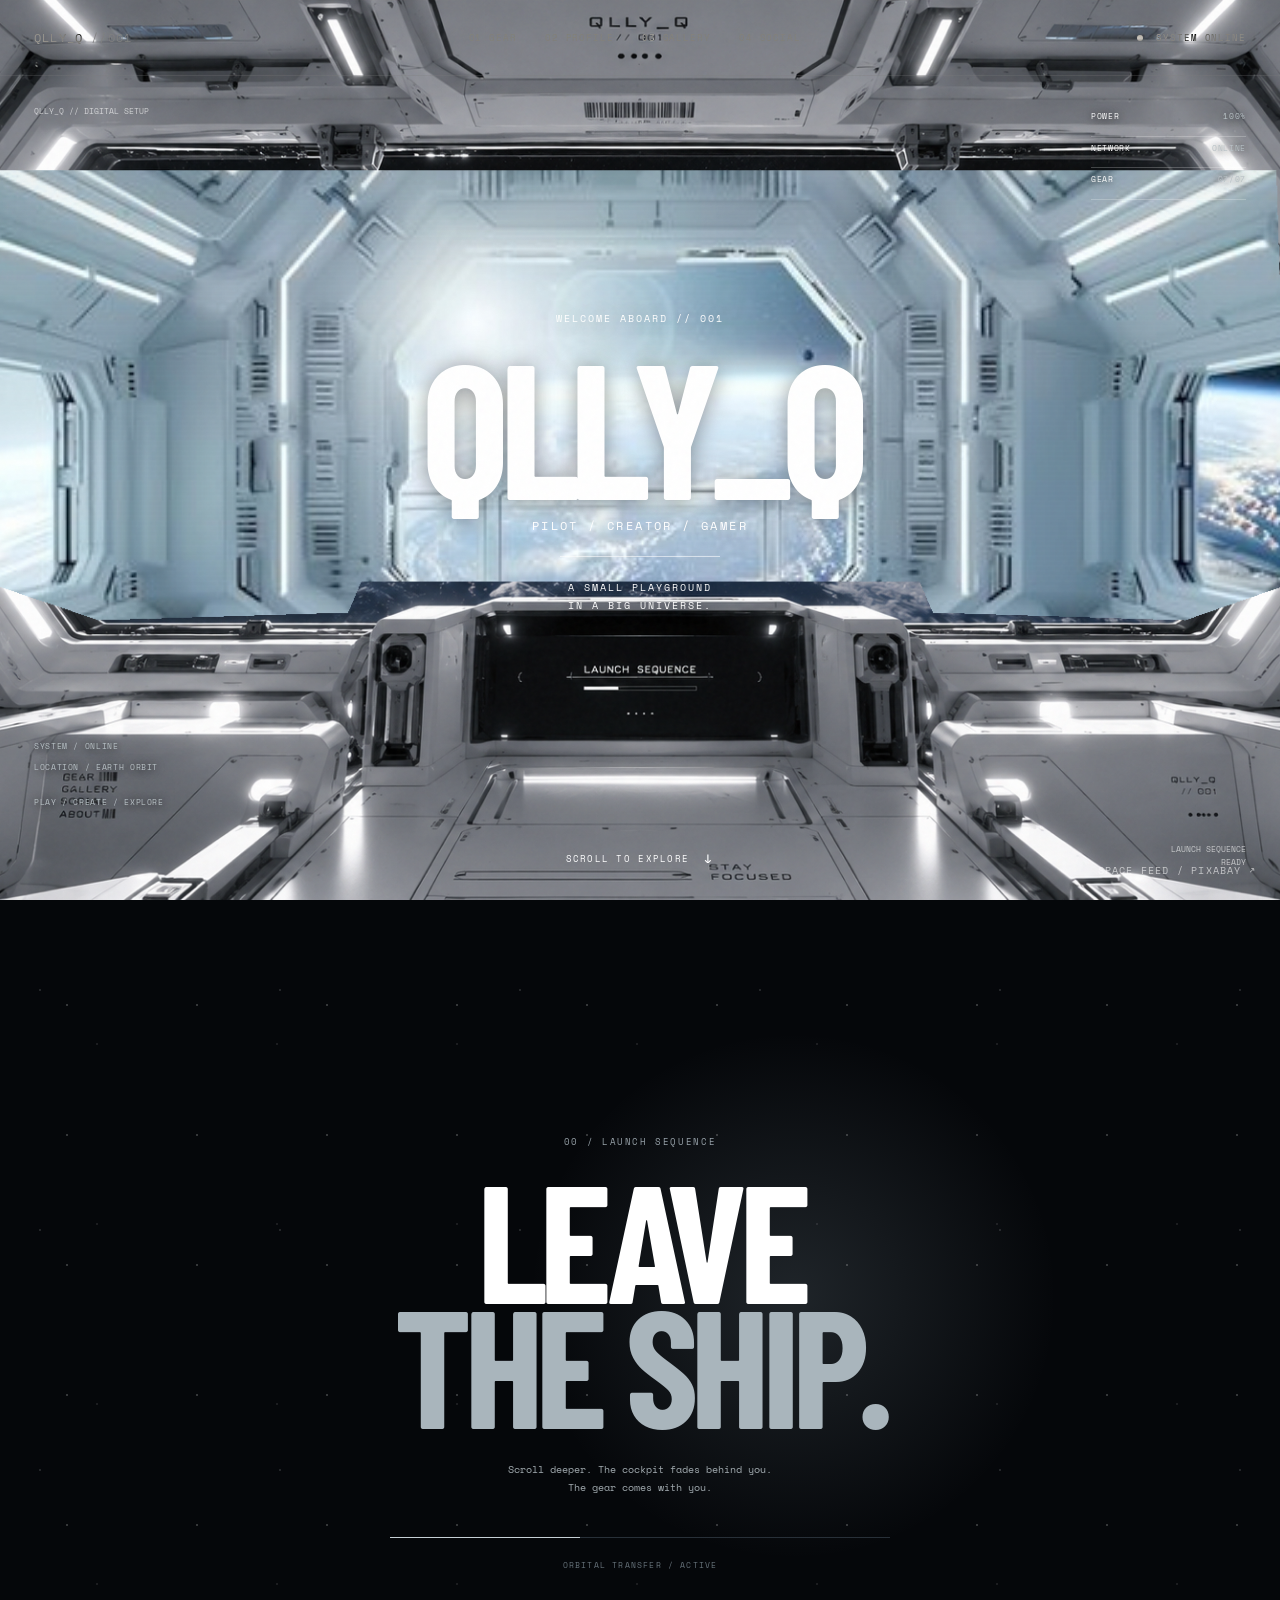
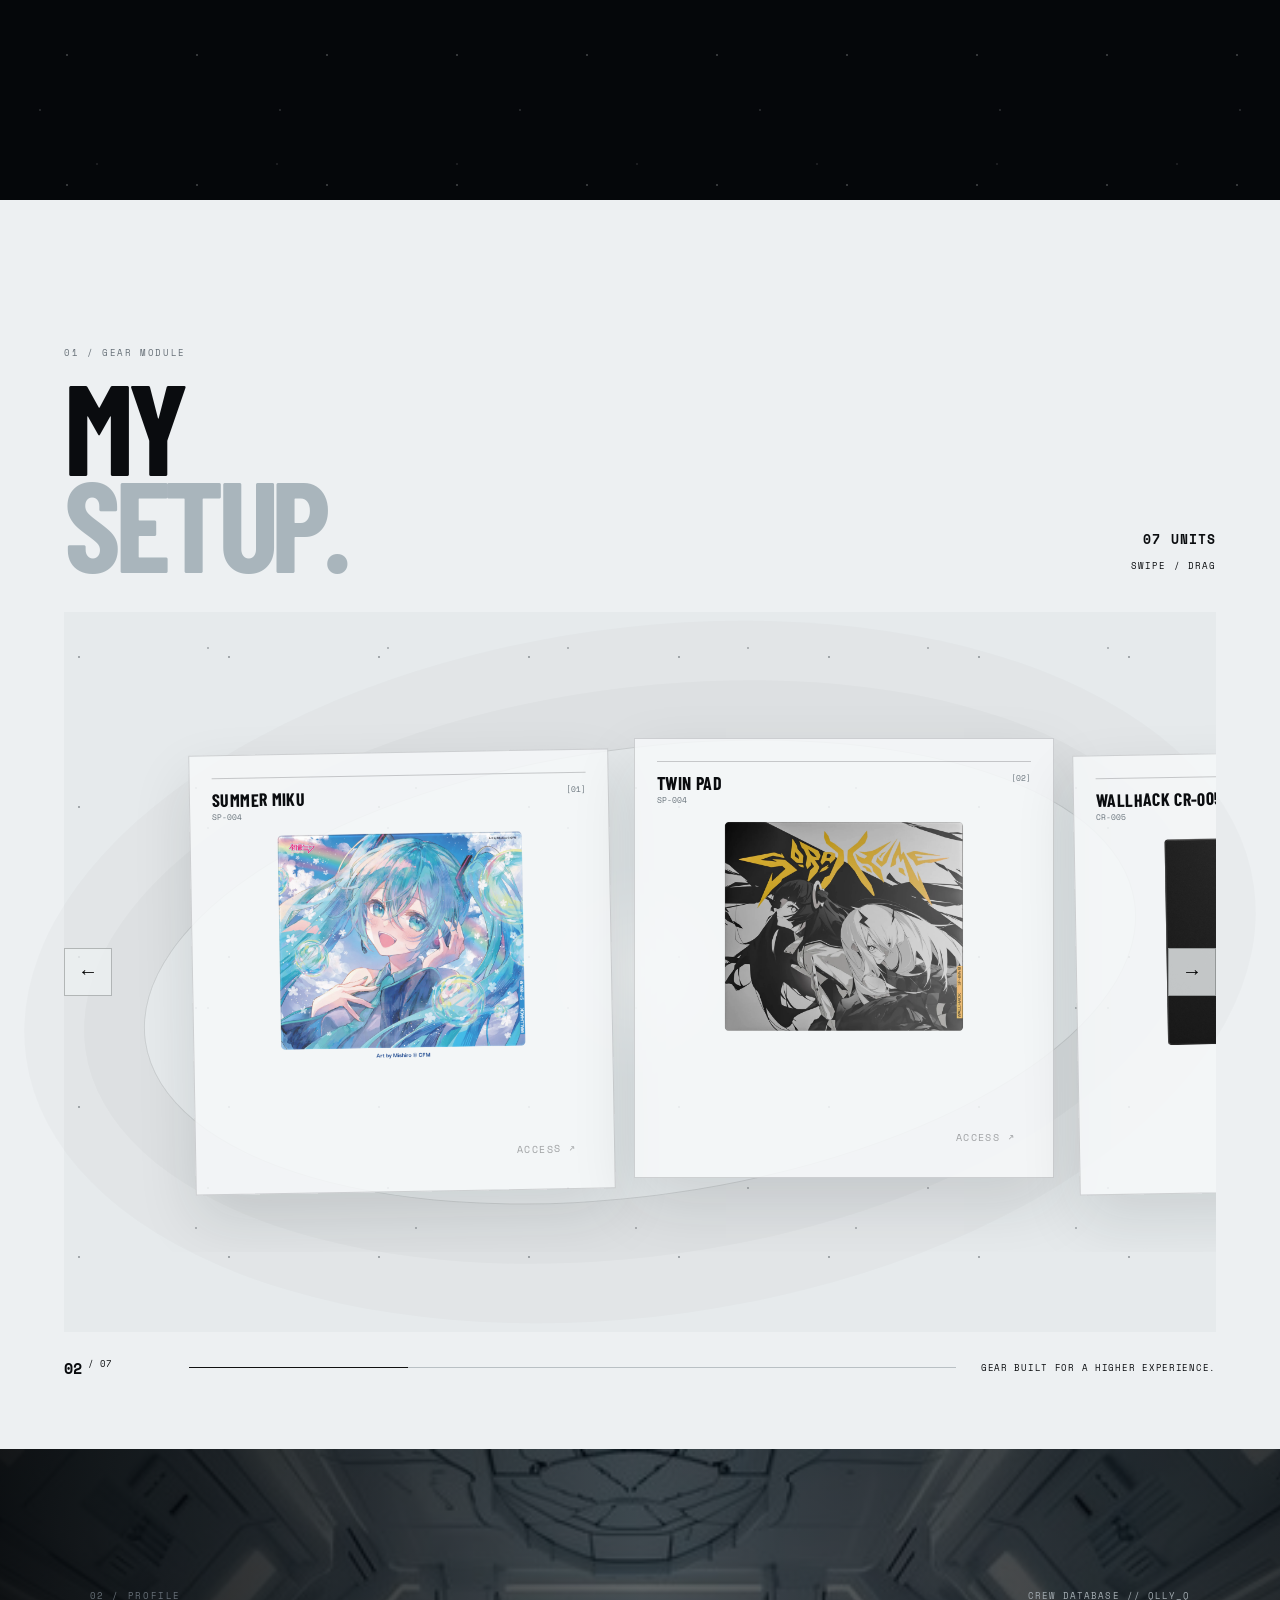
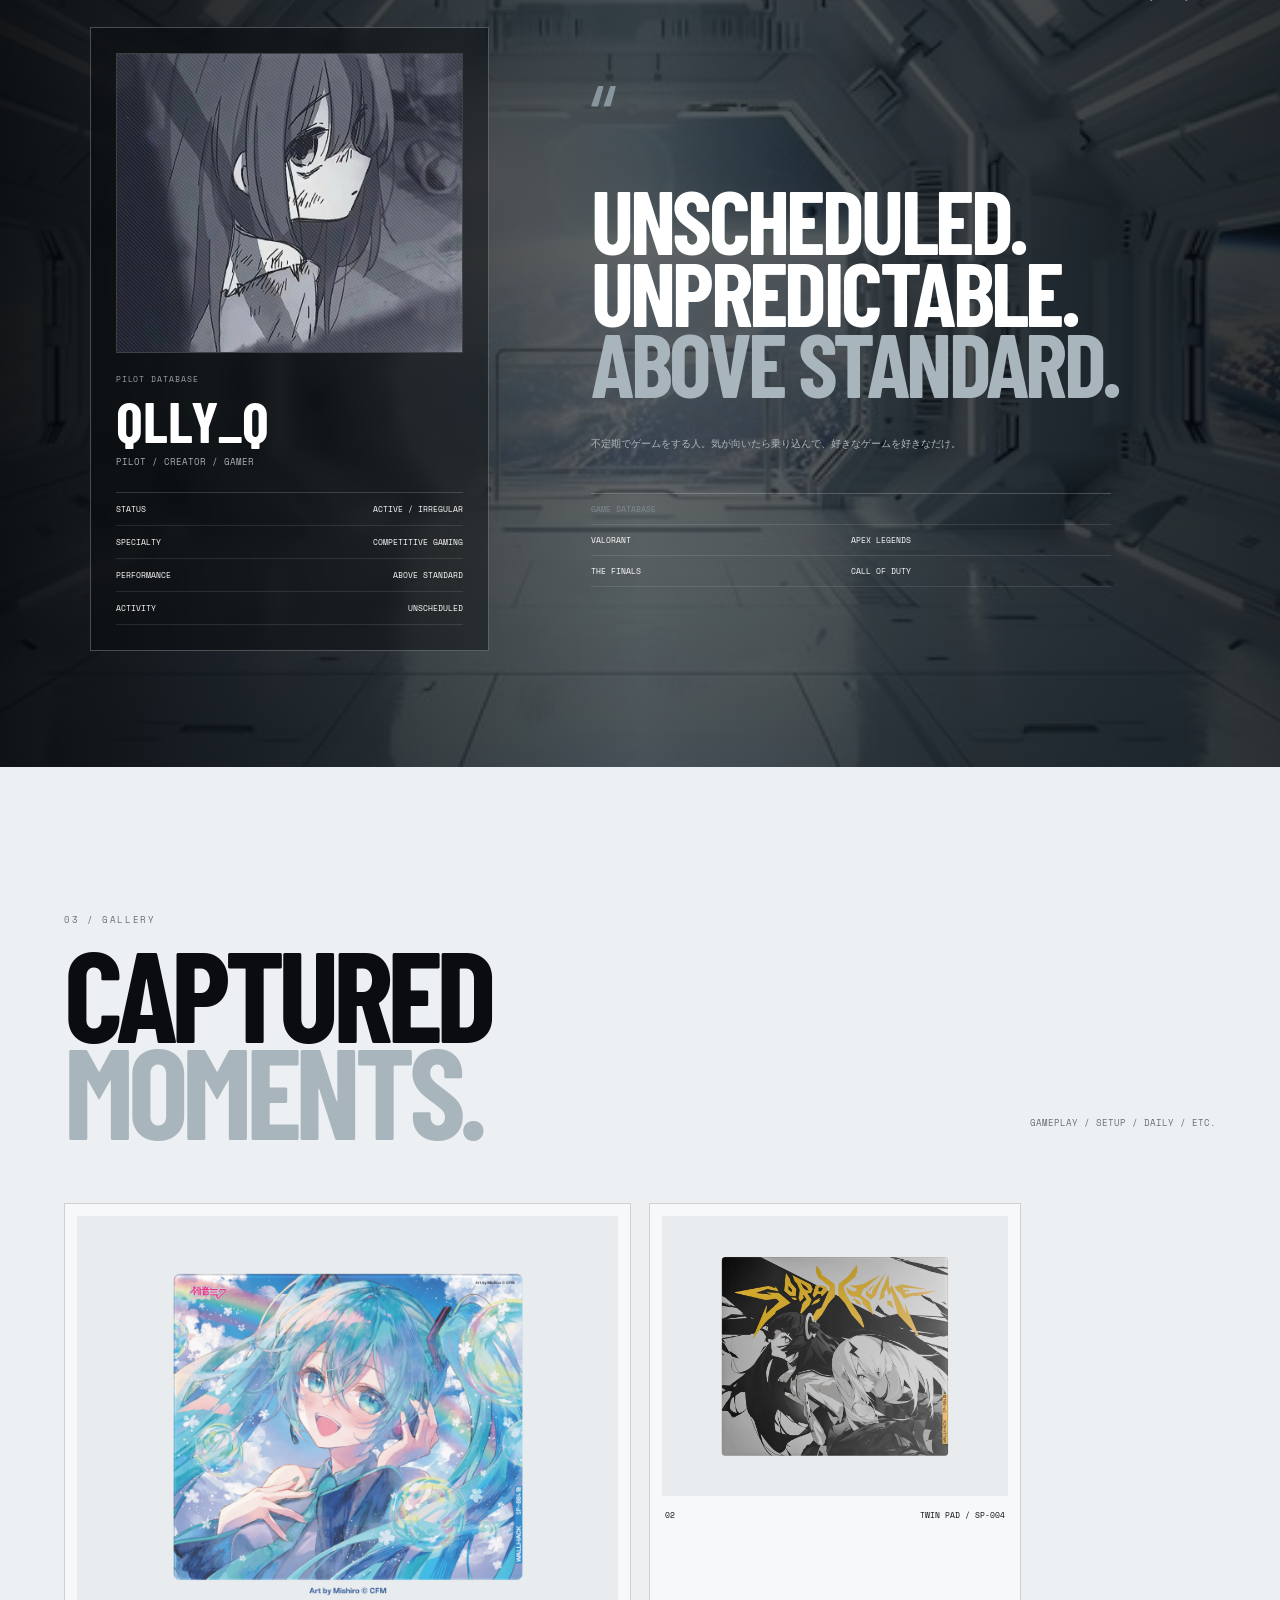
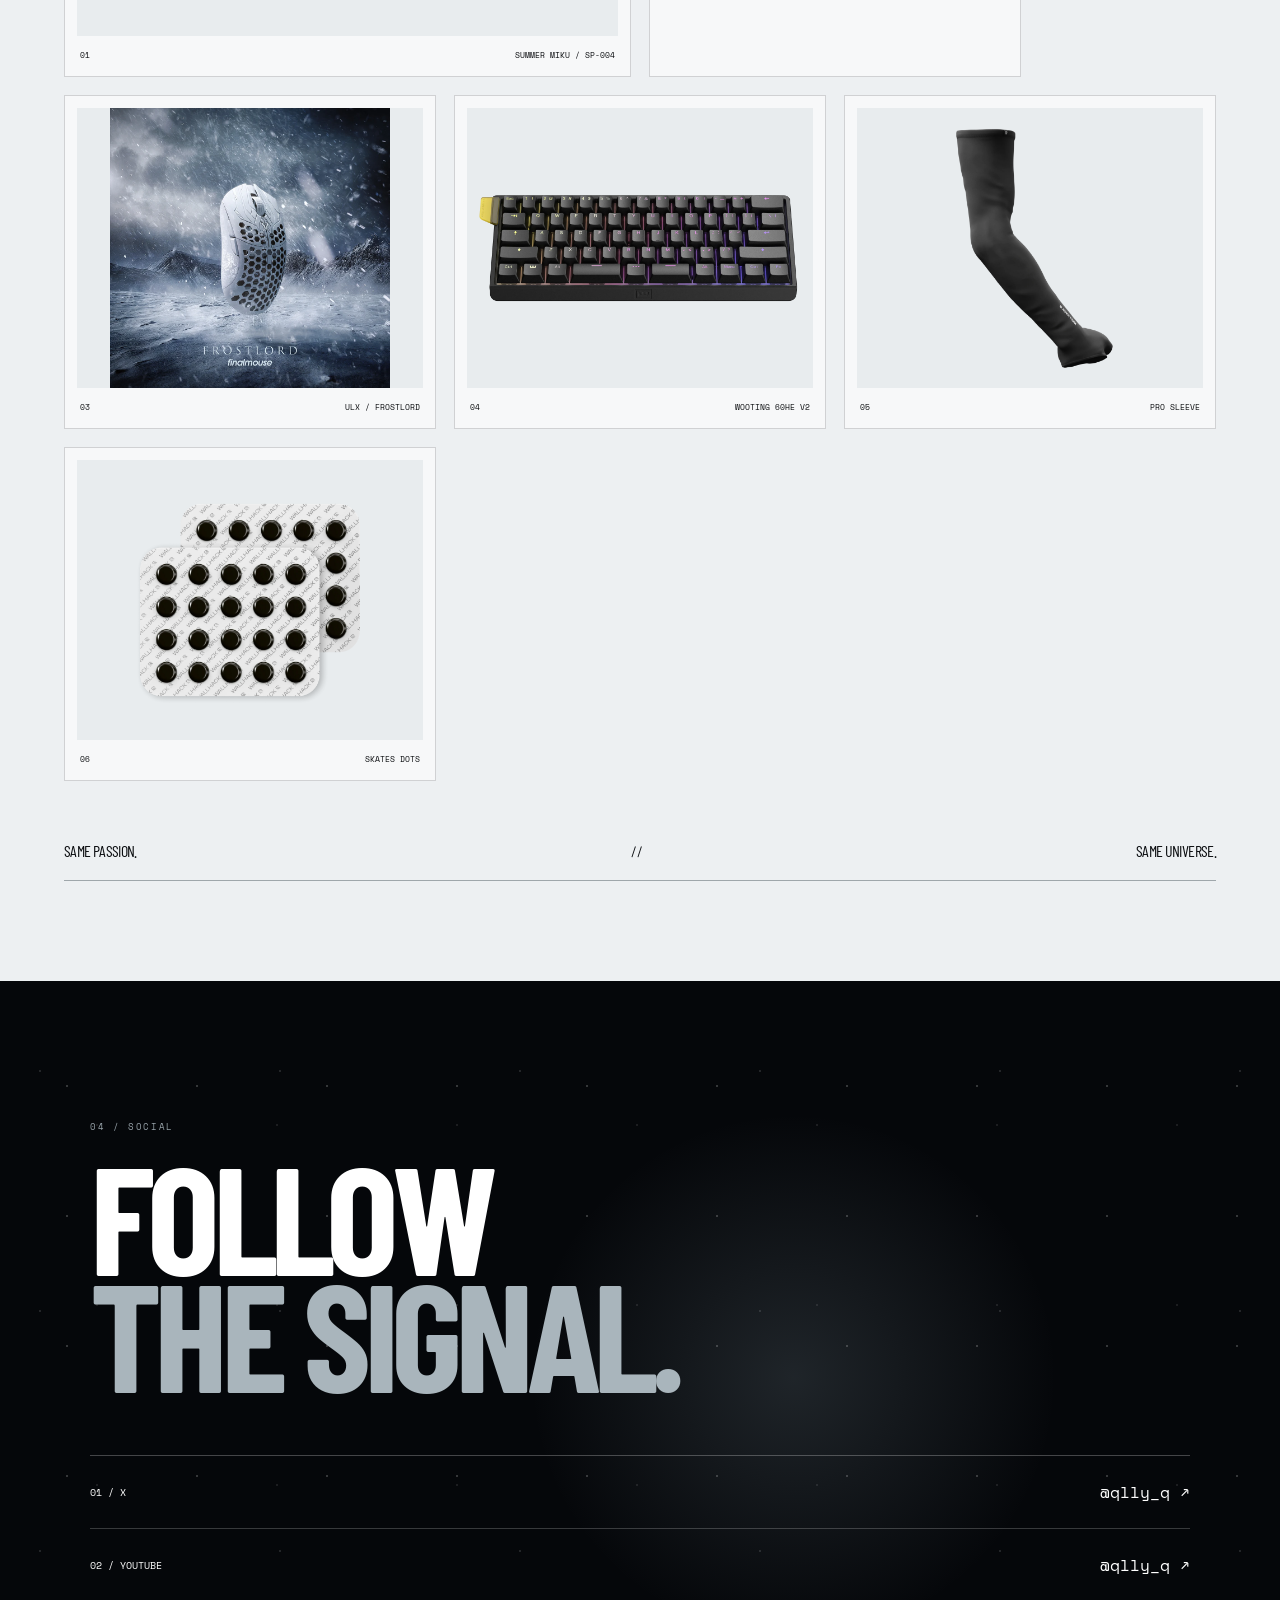
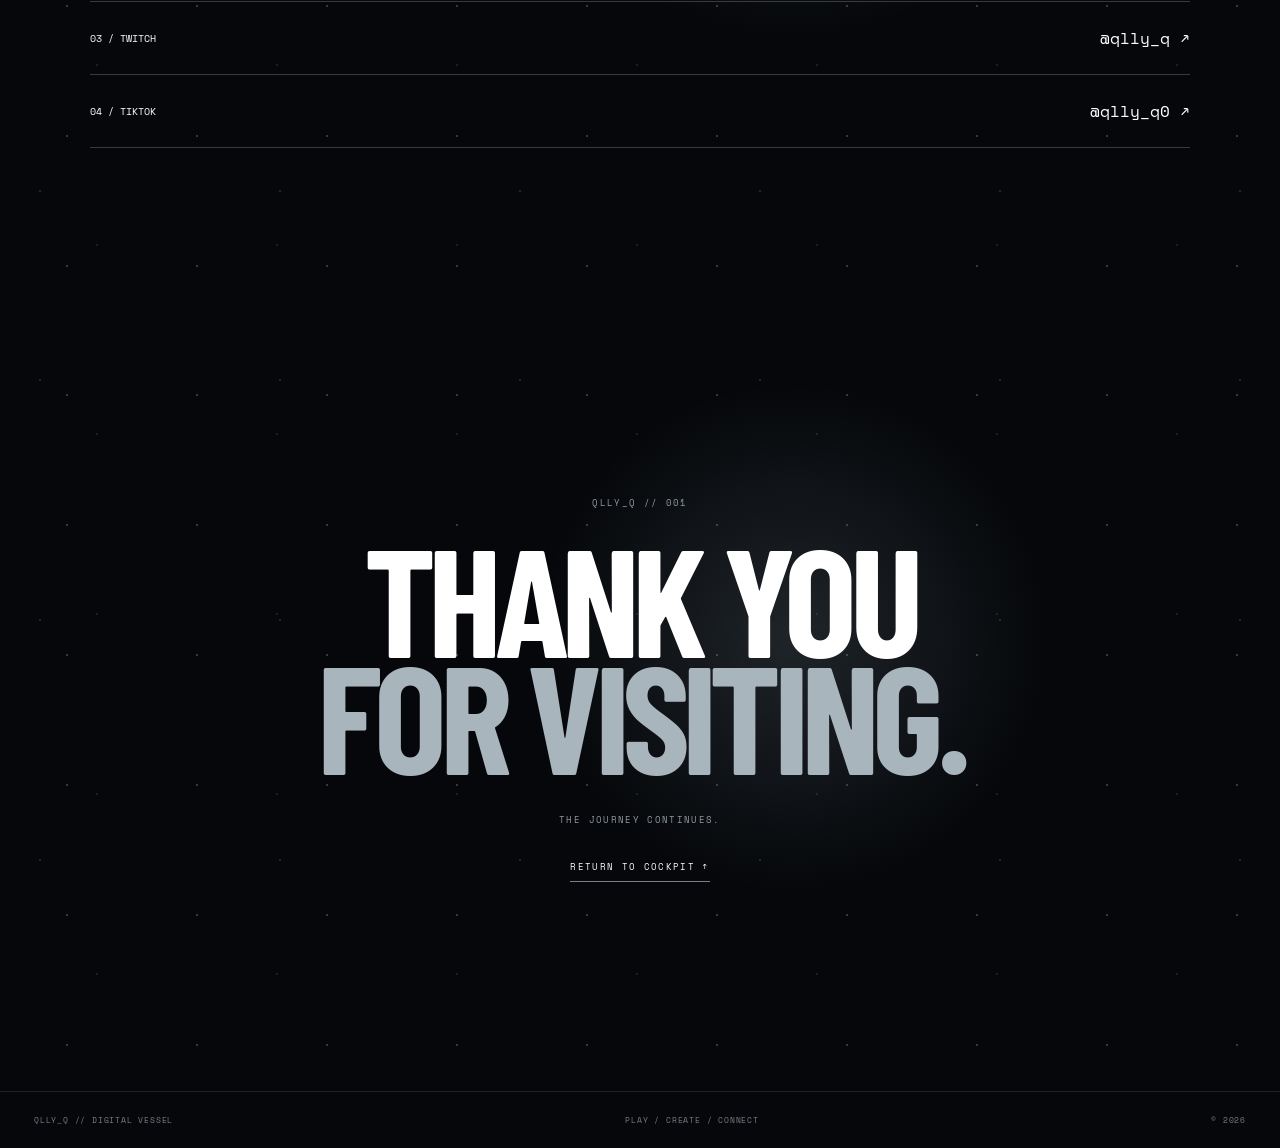
==== index.html @ 1ae80abb "Add files via upload" ====
<!doctype html>
<html lang="ja">
<head>
<meta charset="utf-8">
<meta name="viewport" content="width=device-width, initial-scale=1, viewport-fit=cover">
<meta name="theme-color" content="#eef1f3">
<meta name="description" content="QLLY_Q — PILOT / CREATOR / GAMER. A small playground in a big universe.">
<title>QLLY_Q // 001 — A SMALL PLAYGROUND</title>
<link rel="preconnect" href="https://fonts.googleapis.com">
<link rel="preconnect" href="https://fonts.gstatic.com" crossorigin>
<link href="https://fonts.googleapis.com/css2?family=Barlow+Condensed:wght@400;500;600;700;800;900&family=Space+Mono:wght@400;700&display=swap" rel="stylesheet">
<link rel="stylesheet" href="style.css">
</head>
<body>
<div class="loader" id="loader"><div class="loader-mark">QLLY_Q // 001</div><div class="loader-track"><span></span></div><small>SYSTEM INITIALIZING</small></div>
<div class="grain"></div>
<header class="nav">
  <a href="#home" class="brand">QLLY_Q<span>//001</span></a>
  <nav>
    <a href="#gear">01 GEAR</a><a href="#profile">02 PROFILE</a><a href="#gallery">03 GALLERY</a><a href="#social">04 SOCIAL</a>
  </nav>
  <div class="status"><i></i> SYSTEM ONLINE</div>
</header>
<main>
<section id="home" class="hero scene">
  <div class="hero-video">
    <video id="spaceVideo" autoplay muted loop playsinline webkit-playsinline preload="auto" poster="ship-interior.jpeg" aria-hidden="true">
      <source src="space.mp4" type="video/mp4">
    </video>
  </div>
  <div class="hero-fallback" aria-hidden="true"></div>

  <!-- The cockpit image is the foreground shell. Its viewport is transparent,
       so the MP4 is visible only through the spacecraft window. -->
  <img class="ship-frame" src="ship-window-frame.png" alt="" aria-hidden="true">

  <div class="scanlines" aria-hidden="true"></div>
  <div class="video-credit"><a href="https://pixabay.com/videos/earth-space-spaceship-window-orbit-337746/" target="_blank" rel="noopener">SPACE FEED / PIXABAY ↗</a></div>

  <div class="hero-center">
    <p class="eyebrow">WELCOME ABOARD // 001</p>
    <h1>QLLY_Q</h1>
    <p class="role">PILOT / CREATOR / GAMER</p>
    <div class="hero-rule"></div>
    <p class="tagline">A SMALL PLAYGROUND<br>IN A BIG UNIVERSE.</p>
  </div>

  <div class="hud hud-left">
    <span>SYSTEM / ONLINE</span>
    <span>LOCATION / EARTH ORBIT</span>
    <em>PLAY / CREATE / EXPLORE</em>
  </div>
  <div class="hud hud-right">
    <p><b>POWER</b><span>100%</span></p>
    <p><b>NETWORK</b><span>ONLINE</span></p>
    <p><b>GEAR</b><span>07/07</span></p>
  </div>
  <div class="corner corner-tl">QLLY_Q // DIGITAL SETUP</div>
  <div class="corner corner-br">LAUNCH SEQUENCE<br>READY</div>
  <div class="scroll-cue"><span>SCROLL TO EXPLORE</span><b>↓</b></div>
</section>

<section class="launch scene-dark" id="launch">
  <div class="space-layer"></div>
  <div class="launch-content">
    <span class="section-code">00 / LAUNCH SEQUENCE</span>
    <h2>LEAVE<br><em>THE SHIP.</em></h2>
    <p>Scroll deeper. The cockpit fades behind you.<br>The gear comes with you.</p>
    <div class="launch-line"><span></span></div>
    <small>ORBITAL TRANSFER / ACTIVE</small>
  </div>
</section>

<section id="gear" class="gear section-light">
  <div class="section-head"><div><span class="section-code">01 / GEAR MODULE</span><h2>MY<br><em>SETUP.</em></h2></div><div class="head-meta"><b>07 UNITS</b><span>SWIPE / DRAG</span></div></div>
  <div class="gear-space"><div class="stars"></div><div class="orbit-grid"></div>
    <button class="gear-arrow prev" aria-label="previous">←</button>
    <div class="gear-track" id="gearTrack"></div>
    <button class="gear-arrow next" aria-label="next">→</button>
  </div>
  <div class="gear-footer"><div class="counter"><b id="gearCurrent">01</b><span>/</span><span>07</span></div><div class="progress"><i id="gearProgress"></i></div><p>GEAR BUILT FOR A HIGHER EXPERIENCE.</p></div>
</section>

<section id="profile" class="profile scene">
  <div class="profile-bg"></div><div class="profile-shade"></div>
  <div class="profile-inner">
    <div class="profile-top"><span class="section-code">02 / PROFILE</span><span>CREW DATABASE // QLLY_Q</span></div>
    <div class="profile-grid">
      <div class="profile-card">
        <div class="portrait-frame"><img src="profile-icon.jpeg" alt="QLLY_Q profile icon"></div>
        <span class="mini-label">PILOT DATABASE</span>
        <h2>QLLY_Q</h2><p>PILOT / CREATOR / GAMER</p>
        <div class="profile-specs">
          <div><span>STATUS</span><b>ACTIVE / IRREGULAR</b></div>
          <div><span>SPECIALTY</span><b>COMPETITIVE GAMING</b></div>
          <div><span>PERFORMANCE</span><b>ABOVE STANDARD</b></div>
          <div><span>ACTIVITY</span><b>UNSCHEDULED</b></div>
        </div>
      </div>
      <div class="profile-copy">
        <span class="quote-mark">“</span>
        <h3>UNSCHEDULED.<br>UNPREDICTABLE.<br><em>ABOVE STANDARD.</em></h3>
        <p>不定期でゲームをする人。気が向いたら乗り込んで、好きなゲームを好きなだけ。</p>
        <div class="games"><span>GAME DATABASE</span><b>VALORANT</b><b>APEX LEGENDS</b><b>THE FINALS</b><b>CALL OF DUTY</b></div>
      </div>
    </div>
  </div>
</section>

<section id="gallery" class="gallery section-light">
  <div class="section-head"><div><span class="section-code">03 / GALLERY</span><h2>CAPTURED<br><em>MOMENTS.</em></h2></div><p>GAMEPLAY / SETUP / DAILY / ETC.</p></div>
  <div class="gallery-grid">
    <figure class="wide"><img src="summer-miku.webp" alt="Summer Miku setup"><figcaption><b>01</b> SUMMER MIKU / SP-004</figcaption></figure>
    <figure><img src="twin-pad.webp" alt="Twin Pad"><figcaption><b>02</b> TWIN PAD / SP-004</figcaption></figure>
    <figure><img src="frostlord.webp" alt="Finalmouse Frostlord"><figcaption><b>03</b> ULX / FROSTLORD</figcaption></figure>
    <figure><img src="wooting-60he-v2.webp" alt="Wooting 60HE v2"><figcaption><b>04</b> WOOTING 60HE V2</figcaption></figure>
    <figure><img src="pro-sleeve.webp" alt="WALLHACK PRO Sleeve"><figcaption><b>05</b> PRO SLEEVE</figcaption></figure>
    <figure><img src="skates-dots.webp" alt="WALLHACK Skates Dots"><figcaption><b>06</b> SKATES DOTS</figcaption></figure>
  </div>
  <div class="gallery-bottom">SAME PASSION.<span>//</span> SAME UNIVERSE.</div>
</section>

<section id="social" class="social scene-dark">
  <div class="social-space"></div>
  <div class="social-inner"><span class="section-code">04 / SOCIAL</span><h2>FOLLOW<br><em>THE SIGNAL.</em></h2>
    <div class="social-grid">
      <a href="https://x.com/qlly_q?s=11" target="_blank" rel="noopener"><span>01 / X</span><b>@qlly_q ↗</b></a>
      <a href="https://youtube.com/@qlly_q?si=kjyvdSnyLzYemOGX" target="_blank" rel="noopener"><span>02 / YOUTUBE</span><b>@qlly_q ↗</b></a>
      <a href="https://m.twitch.tv/qlly_q/home" target="_blank" rel="noopener"><span>03 / TWITCH</span><b>@qlly_q ↗</b></a>
      <a href="https://www.tiktok.com/@qlly_q0?_r=1&_t=ZS-99Zs23ig4xT" target="_blank" rel="noopener"><span>04 / TIKTOK</span><b>@qlly_q0 ↗</b></a>
    </div>
  </div>
</section>

<section class="departure scene-dark"><div class="departure-stars"></div><div class="departure-content"><span>QLLY_Q // 001</span><h2>THANK YOU<br><em>FOR VISITING.</em></h2><p>THE JOURNEY CONTINUES.</p><a href="#home">RETURN TO COCKPIT ↑</a></div></section>
</main>
<footer><span>QLLY_Q // DIGITAL VESSEL</span><span>PLAY / CREATE / CONNECT</span><span>© 2026</span></footer>
<script src="script.js"></script>
</body>
</html>
---- style.css ----
:root{--bg:#edf0f2;--ink:#0a0c0f;--muted:#677078;--line:rgba(10,12,15,.18);--white:#f7f9fa;--black:#050608;--accent:#b9c5cc;--mono:'Space Mono',monospace;--cond:'Barlow Condensed',sans-serif}*{box-sizing:border-box}html{scroll-behavior:smooth}body{margin:0;background:var(--bg);color:var(--ink);font-family:var(--cond),sans-serif;overflow-x:hidden}.grain{position:fixed;inset:0;pointer-events:none;z-index:99;opacity:.035;background-image:url("data:image/svg+xml,%3Csvg viewBox='0 0 180 180' xmlns='http://www.w3.org/2000/svg'%3E%3Cfilter id='n'%3E%3CfeTurbulence type='fractalNoise' baseFrequency='.85' numOctaves='4' stitchTiles='stitch'/%3E%3C/filter%3E%3Crect width='100%25' height='100%25' filter='url(%23n)' opacity='.8'/%3E%3C/svg%3E")}.loader{position:fixed;inset:0;background:#07090b;color:white;z-index:1000;display:grid;place-content:center;gap:14px;text-align:center;font-family:var(--mono);transition:opacity .7s,visibility .7s}.loader.done{opacity:0;visibility:hidden}.loader-mark{font-size:14px;letter-spacing:.22em}.loader-track{width:min(320px,70vw);height:1px;background:#30353a}.loader-track span{display:block;height:100%;width:0;background:white;animation:load 1.5s cubic-bezier(.2,.8,.2,1) forwards}.loader small{font-size:9px;letter-spacing:.2em;color:#8e989f}@keyframes load{to{width:100%}}.nav{position:fixed;z-index:90;top:0;left:0;right:0;height:76px;display:flex;align-items:center;justify-content:space-between;padding:0 34px;color:#fff;border-bottom:1px solid rgba(255,255,255,.12);mix-blend-mode:difference}.brand{font-family:var(--mono);font-size:12px;letter-spacing:.1em;color:inherit;text-decoration:none}.brand span{opacity:.45;margin-left:8px}.nav nav{display:flex;gap:28px}.nav nav a,.status{font-family:var(--mono);font-size:9px;letter-spacing:.1em;color:inherit;text-decoration:none}.status i{display:inline-block;width:6px;height:6px;border-radius:50%;background:currentColor;margin-right:6px}.scene{min-height:100svh;position:relative;overflow:hidden}.hero-video,.hero-fallback,.profile-bg{position:absolute;inset:0}.hero-video video{width:100%;height:100%;object-fit:cover;display:block;filter:saturate(.65) contrast(1.05)}.hero-fallback{background:url('ship-interior.jpeg') center/cover no-repeat;z-index:1}.hero-video{z-index:0;background:#dfe4e7}.hero-video video{opacity:.96}.scanlines{position:absolute;inset:0;background:linear-gradient(rgba(255,255,255,.025) 50%,transparent 50%);background-size:100% 5px;mix-blend-mode:soft-light;pointer-events:none}.hero:after{content:"";position:absolute;inset:0;background:linear-gradient(180deg,rgba(0,0,0,.15),transparent 28%,transparent 70%,rgba(0,0,0,.28));pointer-events:none}.hero-center{position:absolute;z-index:2;left:50%;top:50%;transform:translate(-50%,-46%);text-align:center;color:white;text-shadow:0 2px 22px rgba(0,0,0,.4);width:min(900px,90vw)}.eyebrow,.role,.tagline{font-family:var(--mono);letter-spacing:.2em}.eyebrow{font-size:10px}.hero h1{font-size:clamp(80px,15vw,210px);line-height:.75;margin:25px 0 22px;font-weight:700;letter-spacing:-.06em}.role{font-size:12px}.hero-rule{width:160px;height:1px;background:rgba(255,255,255,.6);margin:22px auto}.tagline{font-size:10px;line-height:1.8}.hud{position:absolute;z-index:3;color:#fff;font-family:var(--mono);font-size:8px;letter-spacing:.08em;line-height:1.7;text-shadow:0 1px 8px #000}.hud-left{left:34px;bottom:90px;display:flex;flex-direction:column}.hud-left span,.hud-right span{color:#b8c1c6;margin-bottom:7px}.hud-left em{font-style:normal;margin-top:15px;color:#b8c1c6}.hud-right{right:34px;top:105px;width:155px}.hud-right p{display:flex;justify-content:space-between;border-bottom:1px solid rgba(255,255,255,.22);padding:5px 0;margin:0}.hud-right b{font-weight:400}.scroll-cue{position:absolute;z-index:4;left:50%;bottom:30px;transform:translateX(-50%);color:white;display:flex;gap:14px;align-items:center;font-family:var(--mono);font-size:9px;letter-spacing:.14em}.scroll-cue b{font-size:16px;font-weight:400}.corner{position:absolute;z-index:4;color:rgba(255,255,255,.65);font:8px/1.7 var(--mono)}.corner-tl{top:105px;left:34px}.corner-br{right:34px;bottom:30px;text-align:right}.scene-dark{background:#05070a;color:white;position:relative;overflow:hidden}.launch{min-height:100svh;display:grid;place-items:center}.space-layer,.social-space,.departure-stars{position:absolute;inset:-10%;background:radial-gradient(circle at 60% 45%,rgba(167,190,204,.16),transparent 24%),radial-gradient(circle at 25% 30%,rgba(255,255,255,.09) 0 1px,transparent 1px),radial-gradient(circle at 70% 75%,rgba(255,255,255,.12) 0 1px,transparent 1px),#05070a;background-size:auto,180px 180px,240px 240px;animation:drift 30s linear infinite}.space-layer:before,.social-space:before,.departure-stars:before{content:"";position:absolute;inset:0;background-image:radial-gradient(circle,rgba(255,255,255,.55) 0 1px,transparent 1.5px);background-size:130px 130px;opacity:.35}@keyframes drift{to{transform:translate3d(2%,1%,0) scale(1.03)}}.launch-content{position:relative;z-index:2;text-align:center}.section-code{font:9px var(--mono);letter-spacing:.18em;color:var(--muted)}.scene-dark .section-code{color:#98a3aa}.launch h2{font-size:clamp(76px,13vw,180px);line-height:.75;margin:28px 0 36px;letter-spacing:-.05em}.launch h2 em,.section-head h2 em,.profile-copy h3 em,.social h2 em,.departure h2 em{font-style:normal;color:#a9b5bc}.launch p{font-family:var(--mono);font-size:10px;line-height:1.8;color:#a4adb2}.launch-line{width:min(500px,70vw);height:1px;background:#283038;margin:40px auto 14px}.launch-line span{display:block;width:38%;height:100%;background:#c6d0d5}.launch-content small{font:8px var(--mono);color:#68747c;letter-spacing:.15em}.section-light{background:var(--bg);position:relative;overflow:hidden}.gear{min-height:120svh;padding:140px 5vw 70px}.section-head{display:flex;justify-content:space-between;align-items:flex-end;position:relative;z-index:2}.section-head h2{font-size:clamp(70px,10vw,150px);line-height:.76;letter-spacing:-.05em;margin:18px 0 0}.head-meta{display:flex;flex-direction:column;align-items:flex-end;gap:10px;font:9px var(--mono);letter-spacing:.12em}.head-meta b{font-size:13px}.gear-space{height:min(62vw,720px);min-height:500px;position:relative;margin-top:40px;display:flex;align-items:center}.stars{position:absolute;inset:0;background:radial-gradient(circle at 50% 50%,rgba(255,255,255,.9),transparent 16%),radial-gradient(circle at 10% 30%,rgba(25,35,42,.9) 0 1px,transparent 1.5px),radial-gradient(circle at 80% 20%,rgba(25,35,42,.7) 0 1px,transparent 1.5px),radial-gradient(circle at 60% 80%,rgba(25,35,42,.7) 0 1px,transparent 1.5px);background-color:#dbe1e4;background-size:auto,150px 150px,180px 180px,220px 220px;opacity:.38}.orbit-grid{position:absolute;left:50%;top:50%;width:min(80vw,1000px);height:min(35vw,450px);transform:translate(-50%,-50%) rotate(-8deg);border:1px solid rgba(10,12,15,.12);border-radius:50%;box-shadow:0 0 0 60px rgba(10,12,15,.025),0 0 0 120px rgba(10,12,15,.02)}.gear-track{position:relative;z-index:2;width:100%;display:flex;gap:22px;overflow-x:auto;scroll-snap-type:x mandatory;padding:60px 10vw;scrollbar-width:none;cursor:grab}.gear-track::-webkit-scrollbar{display:none}.gear-track.dragging{cursor:grabbing}.gear-card{flex:0 0 min(72vw,420px);height:min(50vw,440px);min-height:350px;scroll-snap-align:center;position:relative;background:rgba(246,248,249,.85);border:1px solid rgba(10,12,15,.16);box-shadow:0 25px 60px rgba(20,30,35,.12);display:flex;flex-direction:column;justify-content:flex-end;padding:22px;overflow:hidden;transform:rotate(var(--r));transition:transform .5s}.gear-card.active{transform:rotate(0) translateY(-14px)}.gear-card img{position:absolute;inset:18px;width:calc(100% - 36px);height:calc(100% - 100px);object-fit:contain}.gear-card .meta{position:relative;z-index:2;border-top:1px solid rgba(10,12,15,.2);padding-top:10px;display:flex;justify-content:space-between;gap:15px;font-family:var(--mono);font-size:8px}.gear-card .meta strong{font-family:var(--cond);font-size:18px;letter-spacing:.02em}.gear-card .meta span:last-child{text-align:right;color:#68737b}.gear-arrow{position:absolute;z-index:4;top:50%;transform:translateY(-50%);width:48px;height:48px;border:1px solid rgba(10,12,15,.25);background:rgba(237,240,242,.8);font-size:20px;cursor:pointer}.gear-arrow.prev{left:0}.gear-arrow.next{right:0}.gear-footer{display:grid;grid-template-columns:100px 1fr auto;gap:25px;align-items:center;font:9px var(--mono);margin-top:25px}.counter{display:flex;gap:6px}.counter b{font-size:15px}.progress{height:1px;background:#b9c0c4}.progress i{display:block;height:100%;width:14%;background:#111;transition:width .4s}.gear-footer p{margin:0;letter-spacing:.08em}.profile{min-height:100svh;background:#0b0d10;color:#fff}.profile-bg{background:url('ship-interior.jpeg') center/cover no-repeat;opacity:.75}.profile-shade{position:absolute;inset:0;background:linear-gradient(90deg,rgba(5,7,9,.92),rgba(5,7,9,.5),rgba(5,7,9,.75))}.profile-inner{position:relative;z-index:2;padding:140px 7vw 90px;min-height:100svh}.profile-top{display:flex;justify-content:space-between;font:9px var(--mono);letter-spacing:.12em;color:#a4adb3}.profile-grid{display:grid;grid-template-columns:minmax(300px,.8fr) 1.2fr;gap:8vw;align-items:center;min-height:75vh}.profile-card{border:1px solid rgba(255,255,255,.25);background:rgba(8,10,12,.45);backdrop-filter:blur(8px);padding:25px}.portrait-frame{height:300px;border:1px solid rgba(255,255,255,.18);overflow:hidden;background:#15181b}.portrait-frame img{width:100%;height:100%;object-fit:cover}.mini-label{display:block;font:8px var(--mono);color:#9ba5ab;letter-spacing:.12em;margin-top:20px}.profile-card h2{font-size:58px;line-height:.9;margin:9px 0 5px}.profile-card>p{font:9px var(--mono);color:#a7b0b5}.profile-specs{border-top:1px solid rgba(255,255,255,.16);margin-top:24px}.profile-specs div{display:flex;justify-content:space-between;gap:15px;padding:10px 0;border-bottom:1px solid rgba(255,255,255,.1);font:8px var(--mono)}.profile-specs b{font-weight:400;text-align:right}.profile-copy{max-width:700px}.quote-mark{font-size:100px;line-height:.5;color:#88959d}.profile-copy h3{font-size:clamp(54px,7vw,105px);line-height:.8;letter-spacing:-.04em;margin:25px 0 35px}.profile-copy>p{max-width:520px;color:#aeb7bc;font:10px/1.9 var(--mono)}.games{margin-top:40px;display:grid;grid-template-columns:1fr 1fr;max-width:520px;border-top:1px solid rgba(255,255,255,.2)}.games span,.games b{padding:9px 0;border-bottom:1px solid rgba(255,255,255,.1);font:8px var(--mono)}.games span{grid-column:1/-1;color:#7f8a91}.games b{font-weight:400}.gallery{padding:140px 5vw 100px}.gallery .section-head>p{font:9px var(--mono);color:#677078}.gallery-grid{display:grid;grid-template-columns:repeat(12,1fr);gap:18px;margin-top:65px}.gallery figure{grid-column:span 4;margin:0;border:1px solid rgba(10,12,15,.16);background:#f7f8f9;padding:12px}.gallery figure.wide{grid-column:span 6}.gallery figure img{width:100%;height:280px;object-fit:contain;display:block;background:#e8ecee}.gallery figure.wide img{height:420px}.gallery figcaption{font:8px var(--mono);padding:13px 3px 3px;display:flex;justify-content:space-between}.gallery figcaption b{font-weight:400}.gallery-bottom{font:clamp(32px,5vw,80px);letter-spacing:-.04em;margin-top:60px;display:flex;justify-content:space-between;border-bottom:1px solid #9fa7ab;padding-bottom:20px}.gallery-bottom span{font:12px var(--mono);align-self:flex-end}.social{min-height:100svh;display:grid;place-items:center}.social-inner{position:relative;z-index:2;width:min(1100px,90vw);padding:120px 0}.social h2{font-size:clamp(80px,12vw,170px);line-height:.76;letter-spacing:-.05em;margin:24px 0 65px}.social-grid{border-top:1px solid rgba(255,255,255,.25)}.social-grid a{display:flex;justify-content:space-between;align-items:center;padding:24px 0;border-bottom:1px solid rgba(255,255,255,.2);color:#fff;text-decoration:none;font-family:var(--mono);font-size:10px;transition:padding .35s}.social-grid a:hover{padding-left:15px;padding-right:15px;background:rgba(255,255,255,.04)}.social-grid b{font-size:16px;font-weight:400}.departure{min-height:90svh;display:grid;place-items:center;text-align:center}.departure-content{position:relative;z-index:2}.departure-content>span,.departure-content>p,.departure-content>a{font:9px var(--mono);letter-spacing:.15em;color:#919ca3}.departure h2{font-size:clamp(70px,12vw,160px);line-height:.76;letter-spacing:-.05em;margin:30px 0 40px}.departure-content a{display:inline-block;margin-top:25px;color:white;text-decoration:none;border-bottom:1px solid #737e85;padding-bottom:8px}footer{display:flex;justify-content:space-between;background:#05070a;color:#778188;border-top:1px solid #1c2227;padding:22px 34px;font:8px var(--mono);letter-spacing:.1em}@media(max-width:800px){.nav{height:62px;padding:0 18px}.nav nav{display:none}.status{font-size:8px}.hud-right{display:none}.corner-tl{top:82px;left:18px}.corner-br{right:18px}.hud-left{left:18px;bottom:70px}.hero h1{font-size:24vw}.gear{padding:110px 18px 60px}.section-head{align-items:flex-start;gap:20px}.section-head h2{font-size:22vw}.head-meta{font-size:8px;padding-top:4px}.gear-space{height:620px;margin-top:10px}.gear-track{padding:70px 10vw}.gear-card{flex-basis:78vw;height:420px}.gear-arrow{width:40px;height:40px}.gear-footer{grid-template-columns:70px 1fr}.gear-footer p{display:none}.profile-inner{padding:105px 18px 70px}.profile-top span:last-child{display:none}.profile-grid{grid-template-columns:1fr;gap:55px}.portrait-frame{height:270px}.profile-copy h3{font-size:15vw}.games{grid-template-columns:1fr}.games span{grid-column:auto}.gallery{padding:110px 18px 70px}.gallery-grid{display:grid;grid-template-columns:1fr 1fr;gap:10px;margin-top:40px}.gallery figure,.gallery figure.wide{grid-column:span 1;padding:8px}.gallery figure.wide:first-child{grid-column:1/-1}.gallery figure img,.gallery figure.wide img{height:190px}.gallery figure.wide:first-child img{height:290px}.gallery figcaption{font-size:7px;gap:5px;line-height:1.4}.gallery-bottom{font-size:10vw;display:block;line-height:.9}.gallery-bottom span{display:block;margin-top:15px}.social-inner{width:calc(100% - 36px);padding:100px 0}.social h2{font-size:21vw}.social-grid a{padding:19px 0}.departure{min-height:75svh}footer{padding:18px;gap:12px;flex-wrap:wrap}footer span:nth-child(2){display:none}}
@media(prefers-reduced-motion:reduce){html{scroll-behavior:auto}.space-layer,.social-space,.departure-stars{animation:none}.loader-track span{animation:none;width:100%}}

/* VER.3 — viewport / product link layer */
.hero-video video{width:100%;height:100%;object-fit:cover;opacity:1;transition:opacity .8s ease;filter:saturate(.72) contrast(1.03) brightness(.78)}
.hero-video video.ready{opacity:1}
.window-frame{position:absolute;inset:7% 9%;border:1px solid rgba(255,255,255,.26);border-radius:18px;pointer-events:none;z-index:3;box-shadow:inset 0 0 0 1px rgba(255,255,255,.05),inset 0 0 80px rgba(255,255,255,.08)}
.window-frame:before,.window-frame:after{content:"";position:absolute;background:rgba(255,255,255,.18)}
.window-frame:before{width:1px;height:100%;left:50%;top:0}.window-frame:after{height:1px;width:100%;left:0;top:50%}
.window-frame span{position:absolute;width:8px;height:8px;border:1px solid rgba(255,255,255,.45)}
.window-frame span:nth-child(1){left:-4px;top:-4px}.window-frame span:nth-child(2){right:-4px;top:-4px}.window-frame span:nth-child(3){left:-4px;bottom:-4px}.window-frame span:nth-child(4){right:-4px;bottom:-4px}
.video-credit{position:absolute;right:24px;bottom:22px;z-index:8;font:10px 'Space Mono',monospace;letter-spacing:.12em}.video-credit a{color:rgba(255,255,255,.62);text-decoration:none}.video-credit a:hover{color:#fff}
.gear-link{display:block;position:relative;color:inherit;text-decoration:none;height:100%}.gear-link img{display:block}.gear-link .access{position:absolute;right:16px;bottom:14px;font:10px 'Space Mono',monospace;letter-spacing:.14em;opacity:.35;transform:translateY(4px);transition:.25s ease}.gear-card:hover .gear-link .access{opacity:1;transform:none}.gear-card:hover{transform:translateY(-8px) rotate(var(--r))}
@media(max-width:700px){.window-frame{inset:9% 5%;border-radius:12px}.video-credit{right:14px;bottom:14px;font-size:8px}.window-frame:before,.window-frame:after{opacity:.35}}

/* === V4: REAL SPACECRAFT WINDOW === */
.hero { background:#080b0e; }
.hero-video, .hero-fallback { z-index:0; }
.hero-video video {
  width:100%; height:100%; object-fit:cover; display:block;
  opacity:1; filter:saturate(.78) contrast(1.04) brightness(.82);
}
.hero-fallback { z-index:0; background:url('ship-interior.jpeg') center/cover no-repeat; }
.ship-frame {
  position:absolute; inset:0; width:100%; height:100%;
  object-fit:cover; z-index:2; pointer-events:none;
}
.hero:after { z-index:1; pointer-events:none; }
.hero-center { z-index:4; }
.hud, .corner, .scroll-cue, .video-credit { z-index:5; }
.window-frame { display:none !important; }
@media (max-width:700px) {
  .ship-frame { object-fit:cover; }
}
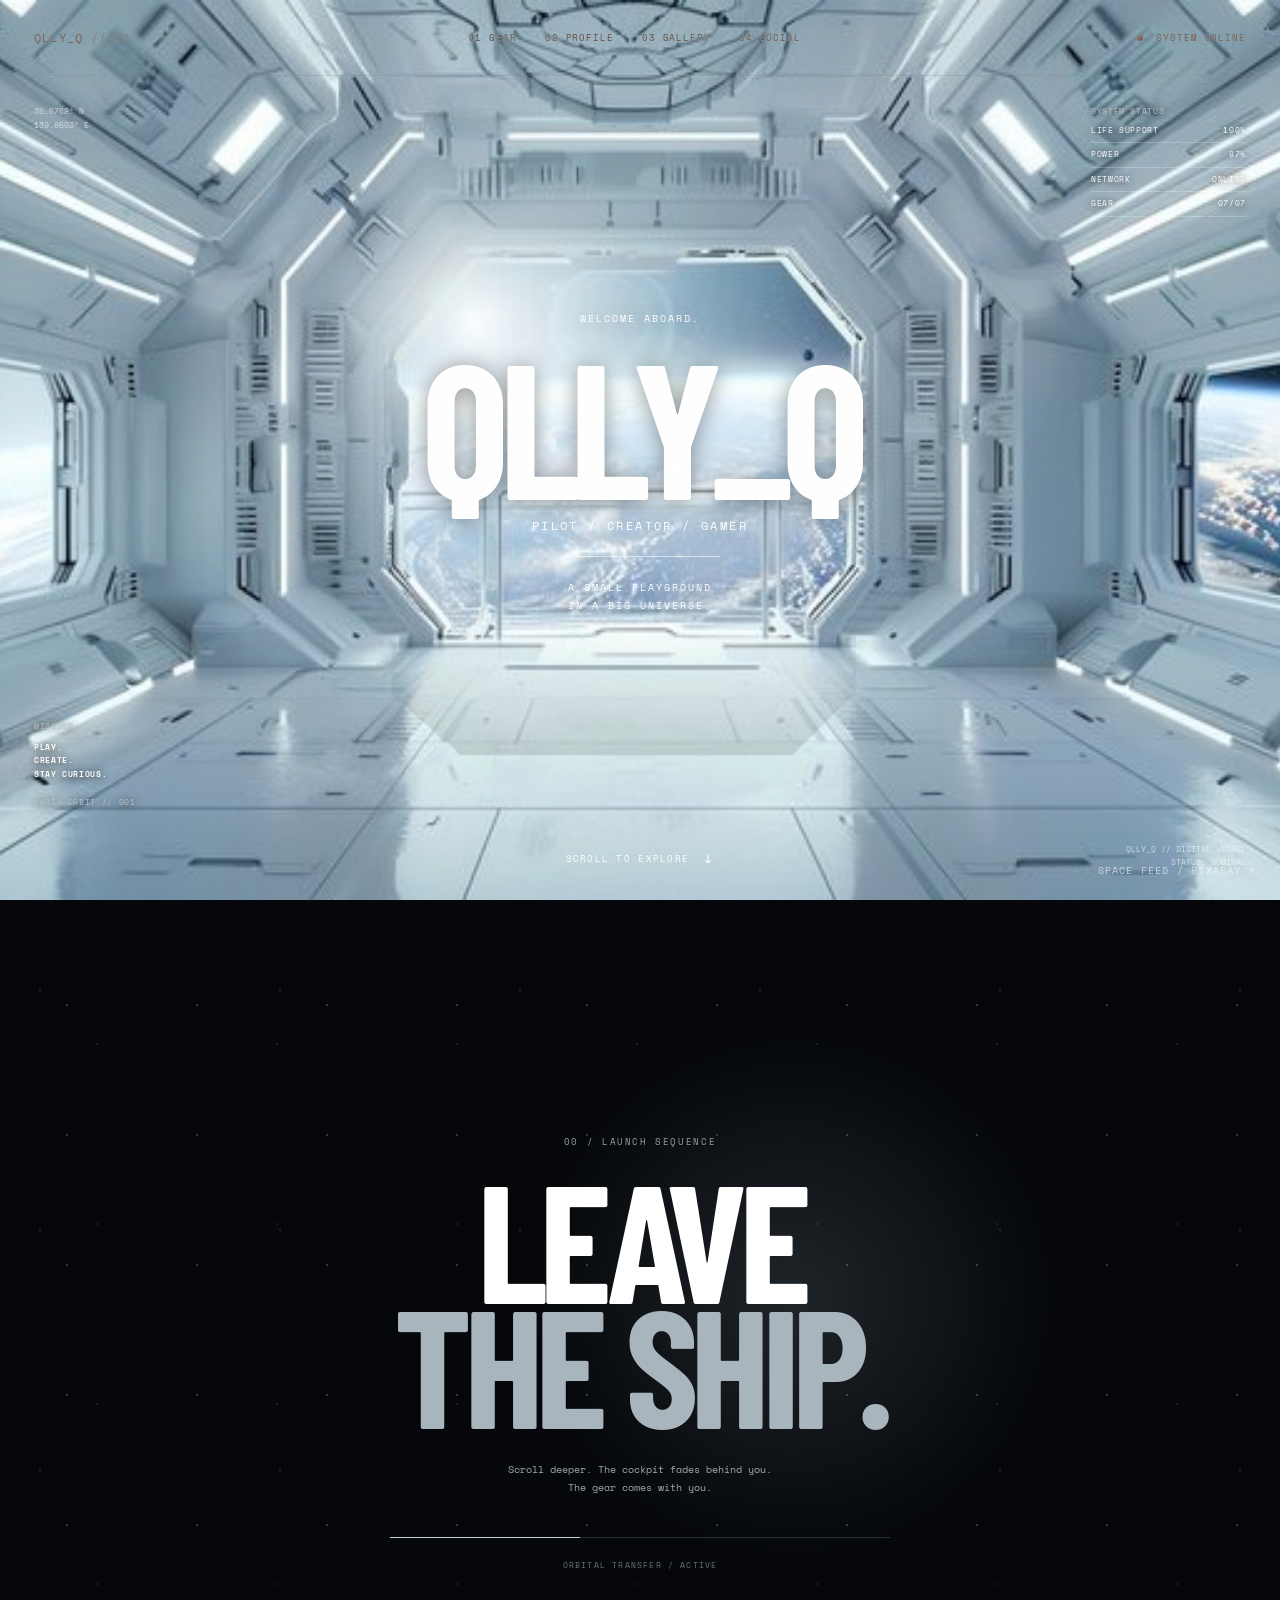
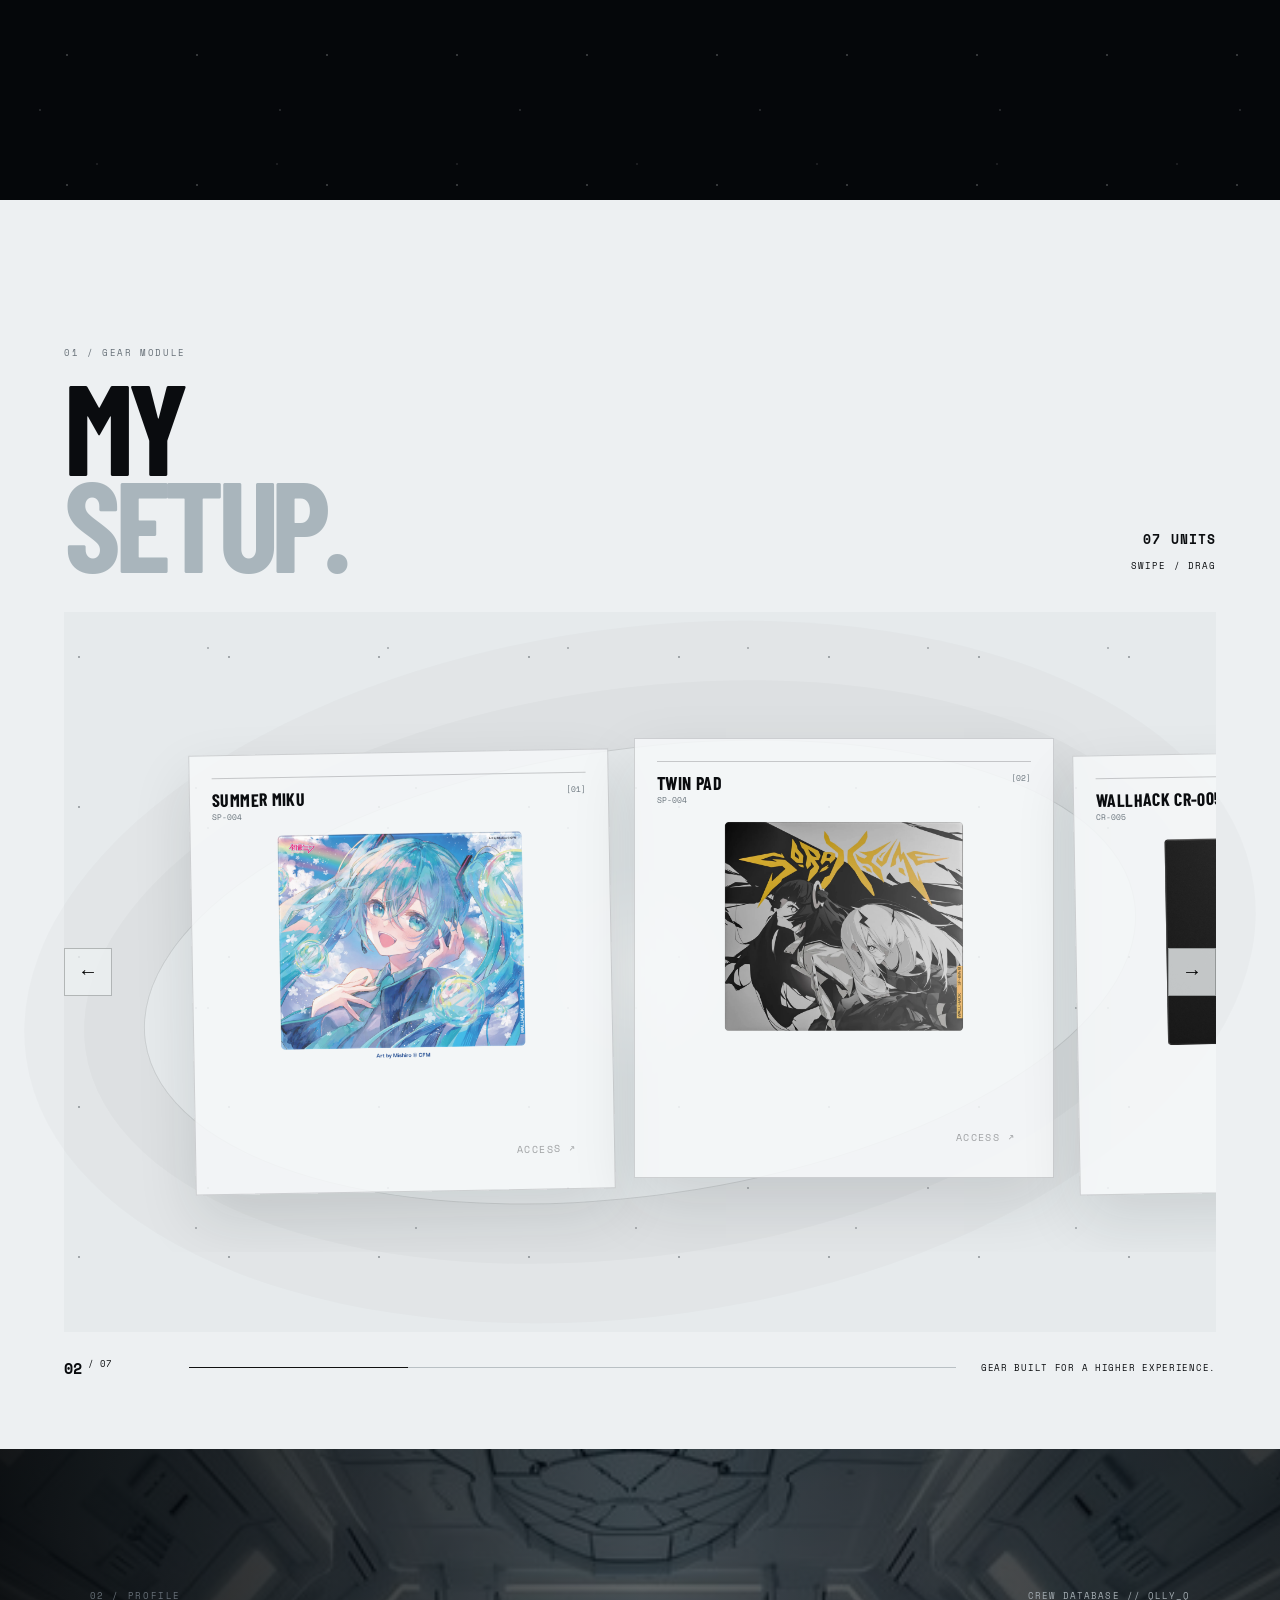
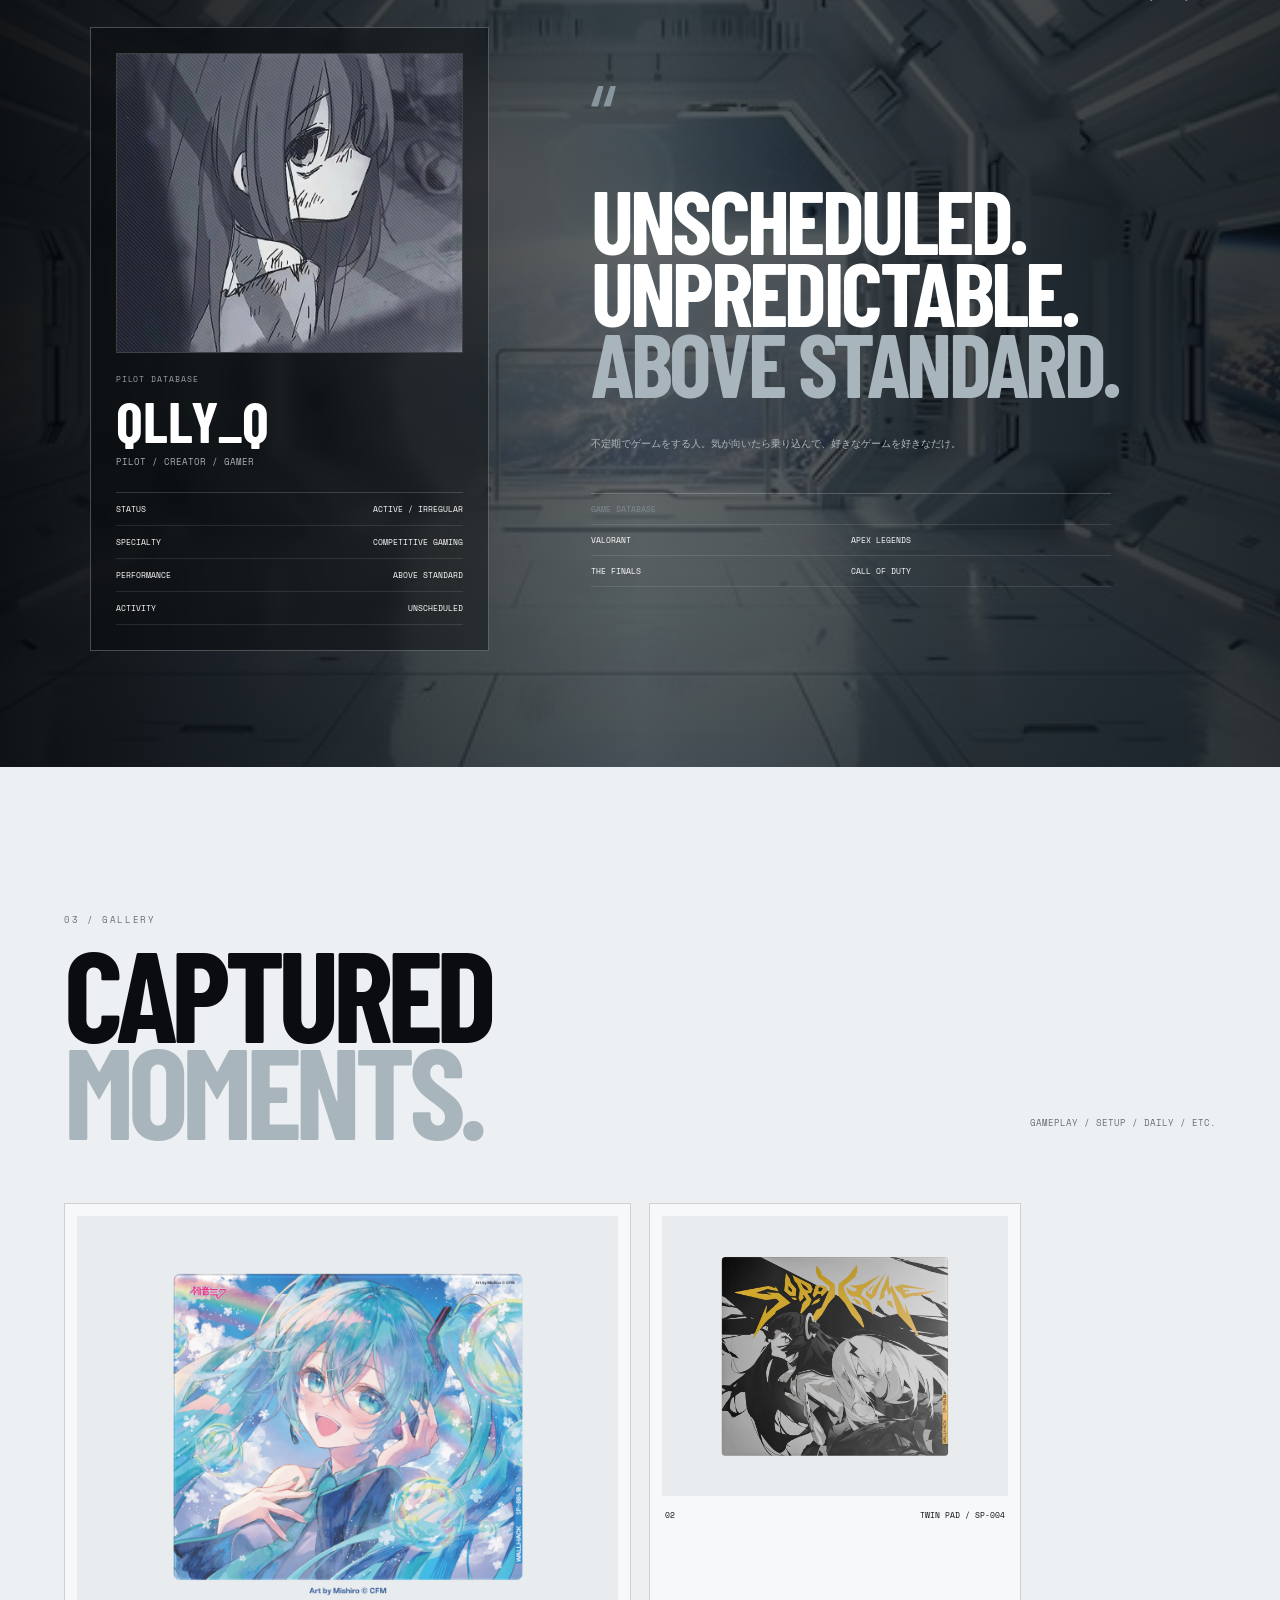
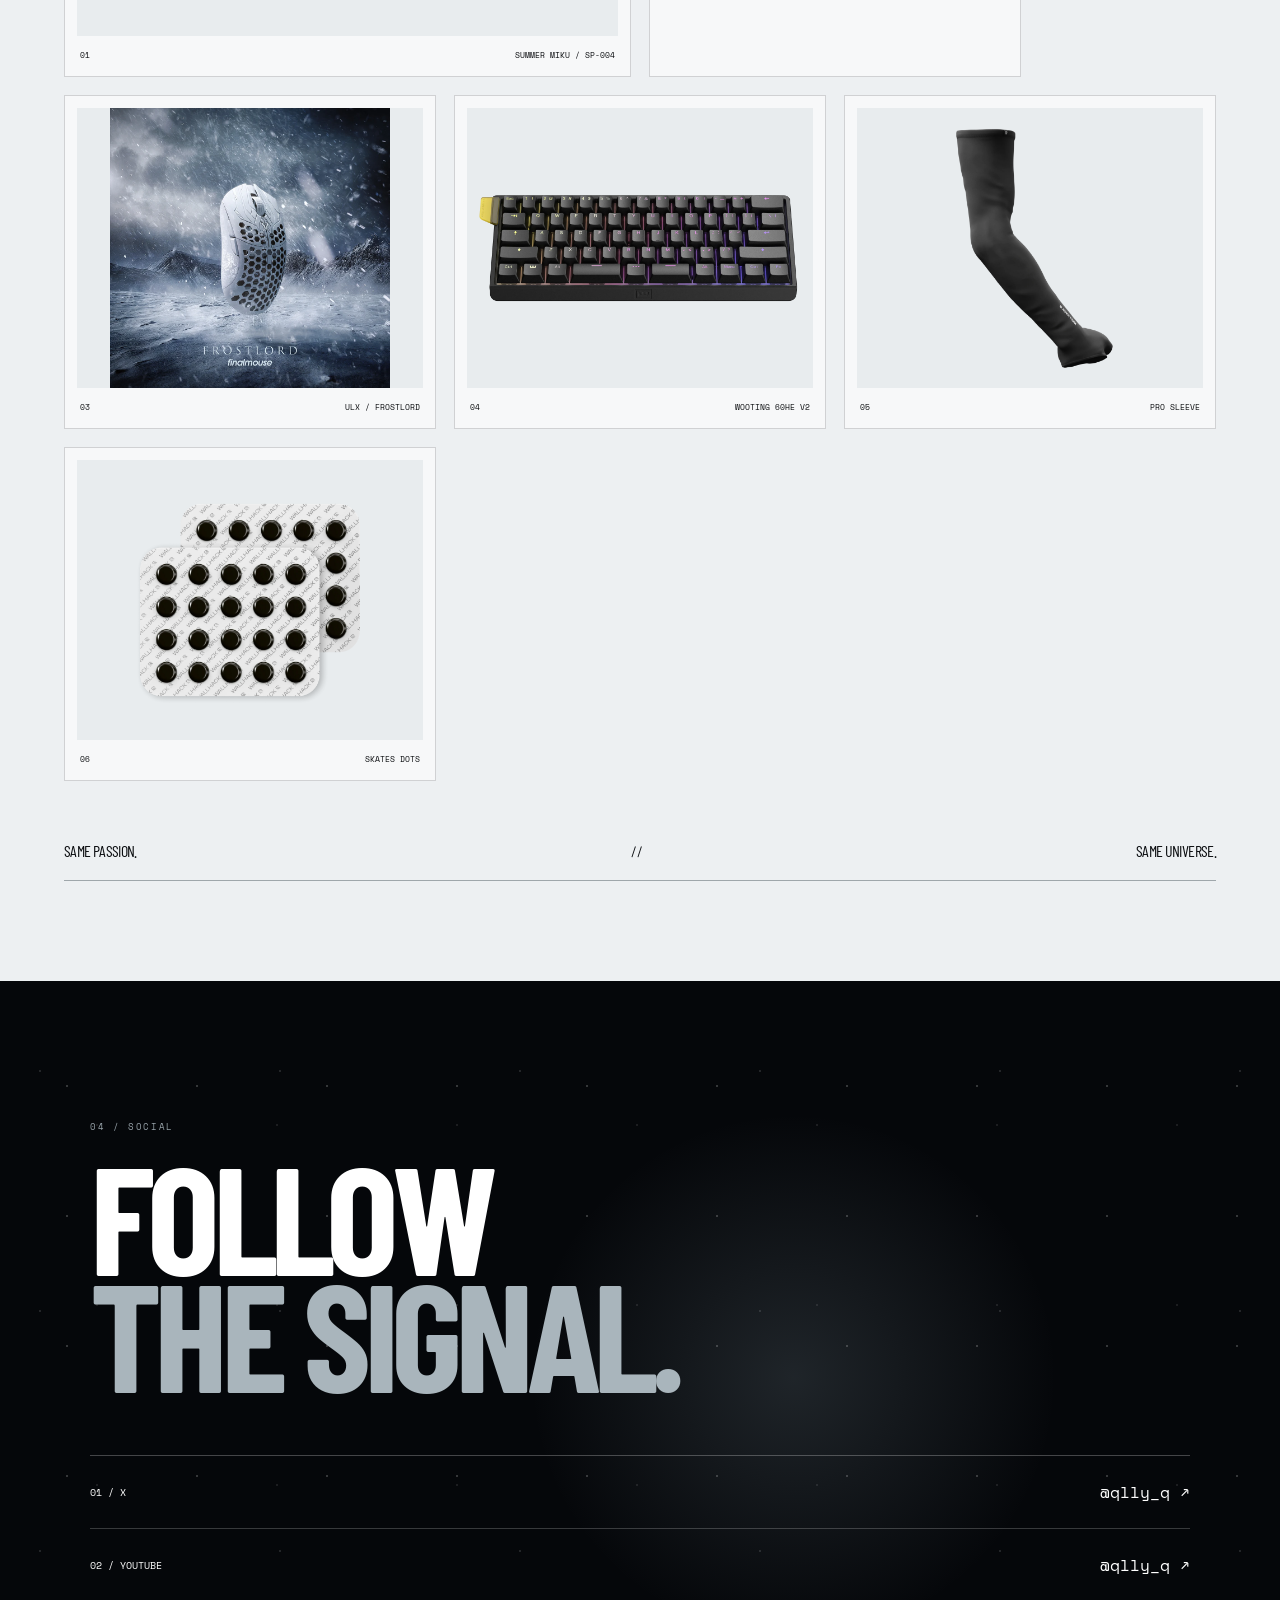
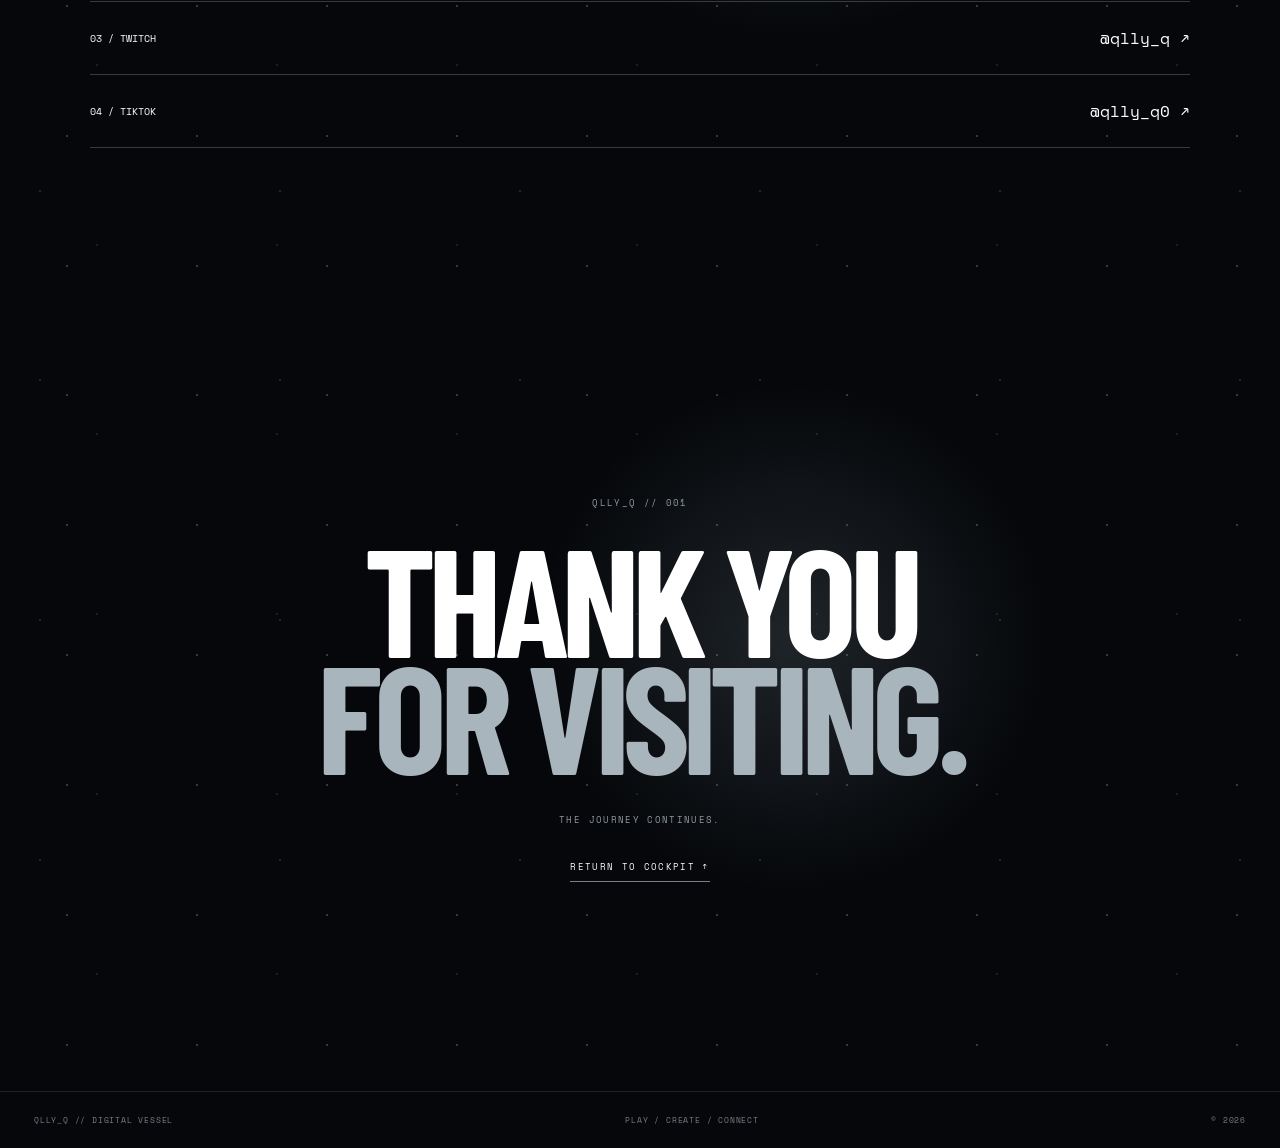
==== commit 72235d30: "Add files via upload" ====
--- a/index.html
+++ b/index.html
@@ -23,41 +23,26 @@
 </header>
 <main>
 <section id="home" class="hero scene">
-  <div class="hero-video">
-    <video id="spaceVideo" autoplay muted loop playsinline webkit-playsinline preload="auto" poster="ship-interior.jpeg" aria-hidden="true">
+  <div class="window-video">
+    <video id="spaceVideo" autoplay muted loop playsinline preload="auto" poster="ship-interior.jpeg" aria-label="Space view through the spacecraft window">
       <source src="space.mp4" type="video/mp4">
     </video>
   </div>
-  <div class="hero-fallback" aria-hidden="true"></div>
-
-  <!-- The cockpit image is the foreground shell. Its viewport is transparent,
-       so the MP4 is visible only through the spacecraft window. -->
-  <img class="ship-frame" src="ship-window-frame.png" alt="" aria-hidden="true">
-
-  <div class="scanlines" aria-hidden="true"></div>
+  <img class="ship-window-overlay" src="ship-window-overlay.png" alt="">
   <div class="video-credit"><a href="https://pixabay.com/videos/earth-space-spaceship-window-orbit-337746/" target="_blank" rel="noopener">SPACE FEED / PIXABAY ↗</a></div>
-
+  <div class="scanlines"></div>
+  <div class="hud hud-left"><span>MISSION</span><b>PLAY.</b><b>CREATE.</b><b>STAY CURIOUS.</b><em>EARTH ORBIT // 001</em></div>
+  <div class="hud hud-right"><span>SYSTEM STATUS</span><p>LIFE SUPPORT <b>100%</b></p><p>POWER <b>87%</b></p><p>NETWORK <b>ONLINE</b></p><p>GEAR <b>07/07</b></p></div>
   <div class="hero-center">
-    <p class="eyebrow">WELCOME ABOARD // 001</p>
+    <p class="eyebrow">WELCOME ABOARD.</p>
     <h1>QLLY_Q</h1>
     <p class="role">PILOT / CREATOR / GAMER</p>
     <div class="hero-rule"></div>
     <p class="tagline">A SMALL PLAYGROUND<br>IN A BIG UNIVERSE.</p>
   </div>
-
-  <div class="hud hud-left">
-    <span>SYSTEM / ONLINE</span>
-    <span>LOCATION / EARTH ORBIT</span>
-    <em>PLAY / CREATE / EXPLORE</em>
-  </div>
-  <div class="hud hud-right">
-    <p><b>POWER</b><span>100%</span></p>
-    <p><b>NETWORK</b><span>ONLINE</span></p>
-    <p><b>GEAR</b><span>07/07</span></p>
-  </div>
-  <div class="corner corner-tl">QLLY_Q // DIGITAL SETUP</div>
-  <div class="corner corner-br">LAUNCH SEQUENCE<br>READY</div>
   <div class="scroll-cue"><span>SCROLL TO EXPLORE</span><b>↓</b></div>
+  <div class="corner corner-tl">35.6762° N<br>139.6503° E</div>
+  <div class="corner corner-br">QLLY_Q // DIGITAL VESSEL<br>STATUS: NOMINAL</div>
 </section>
 
 <section class="launch scene-dark" id="launch">
--- a/style.css
+++ b/style.css
@@ -2,7 +2,7 @@
 @media(prefers-reduced-motion:reduce){html{scroll-behavior:auto}.space-layer,.social-space,.departure-stars{animation:none}.loader-track span{animation:none;width:100%}}
 
 /* VER.3 — viewport / product link layer */
-.hero-video video{width:100%;height:100%;object-fit:cover;opacity:1;transition:opacity .8s ease;filter:saturate(.72) contrast(1.03) brightness(.78)}
+.hero-video video{width:100%;height:100%;object-fit:cover;opacity:0;transition:opacity .8s ease;filter:saturate(.72) contrast(1.03) brightness(.78)}
 .hero-video video.ready{opacity:1}
 .window-frame{position:absolute;inset:7% 9%;border:1px solid rgba(255,255,255,.26);border-radius:18px;pointer-events:none;z-index:3;box-shadow:inset 0 0 0 1px rgba(255,255,255,.05),inset 0 0 80px rgba(255,255,255,.08)}
 .window-frame:before,.window-frame:after{content:"";position:absolute;background:rgba(255,255,255,.18)}
@@ -13,22 +13,14 @@
 .gear-link{display:block;position:relative;color:inherit;text-decoration:none;height:100%}.gear-link img{display:block}.gear-link .access{position:absolute;right:16px;bottom:14px;font:10px 'Space Mono',monospace;letter-spacing:.14em;opacity:.35;transform:translateY(4px);transition:.25s ease}.gear-card:hover .gear-link .access{opacity:1;transform:none}.gear-card:hover{transform:translateY(-8px) rotate(var(--r))}
 @media(max-width:700px){.window-frame{inset:9% 5%;border-radius:12px}.video-credit{right:14px;bottom:14px;font-size:8px}.window-frame:before,.window-frame:after{opacity:.35}}
 
-/* === V4: REAL SPACECRAFT WINDOW === */
-.hero { background:#080b0e; }
-.hero-video, .hero-fallback { z-index:0; }
-.hero-video video {
-  width:100%; height:100%; object-fit:cover; display:block;
-  opacity:1; filter:saturate(.78) contrast(1.04) brightness(.82);
+/* V4 TRUE WINDOW: original ship image is the foreground; only its center window is transparent. */
+.hero { isolation:isolate; background:#080b0d; }
+.window-video { position:absolute; inset:0; z-index:0; overflow:hidden; background:#080b0d; }
+.window-video video { width:100%; height:100%; display:block; object-fit:cover; object-position:center; opacity:1; }
+.ship-window-overlay { position:absolute; inset:0; width:100%; height:100%; object-fit:cover; object-position:center; z-index:2; pointer-events:none; }
+.hero .scanlines { z-index:3; }
+.hero .hud, .hero .hero-center, .hero .scroll-cue, .hero .corner { z-index:4; }
+.hero .video-credit { z-index:5; }
+@media (max-width:700px) {
+  .window-video video, .ship-window-overlay { object-fit:cover; }
 }
-.hero-fallback { z-index:0; background:url('ship-interior.jpeg') center/cover no-repeat; }
-.ship-frame {
-  position:absolute; inset:0; width:100%; height:100%;
-  object-fit:cover; z-index:2; pointer-events:none;
-}
-.hero:after { z-index:1; pointer-events:none; }
-.hero-center { z-index:4; }
-.hud, .corner, .scroll-cue, .video-credit { z-index:5; }
-.window-frame { display:none !important; }
-@media (max-width:700px) {
-  .ship-frame { object-fit:cover; }
-}
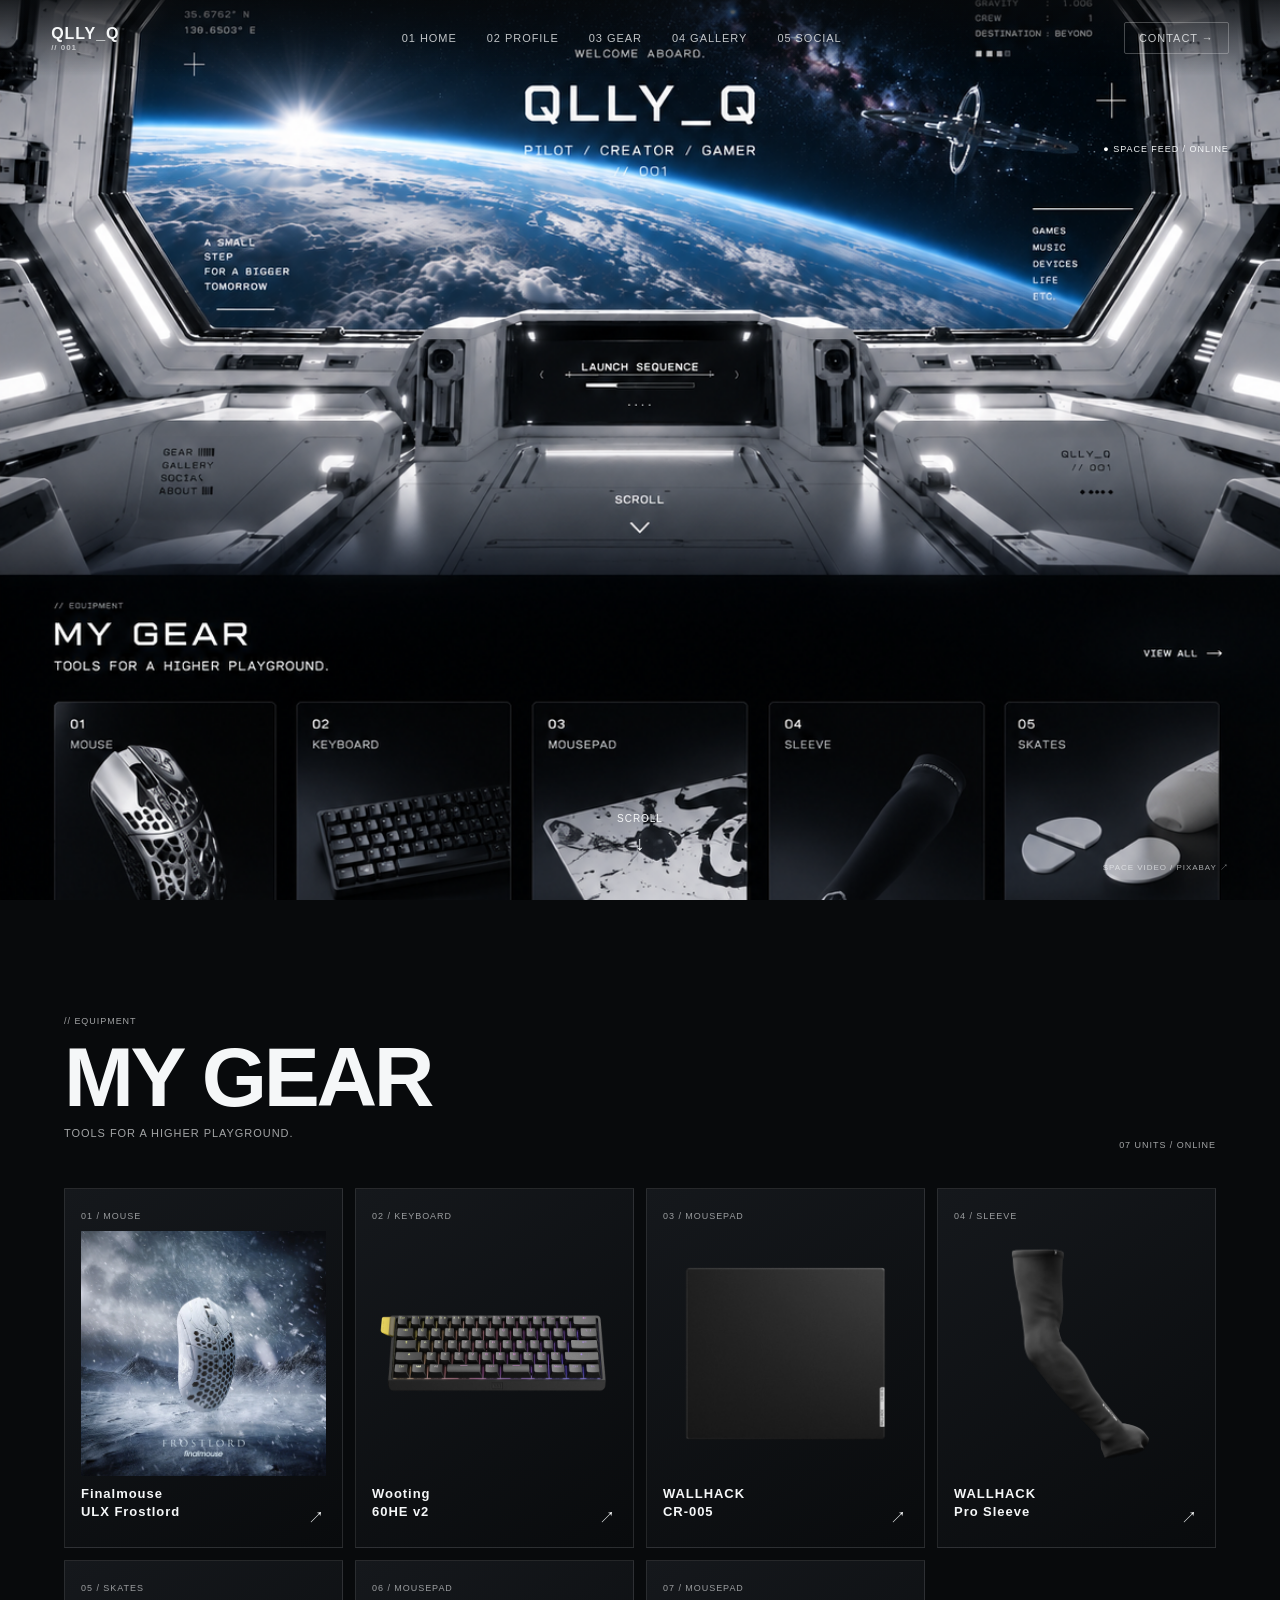
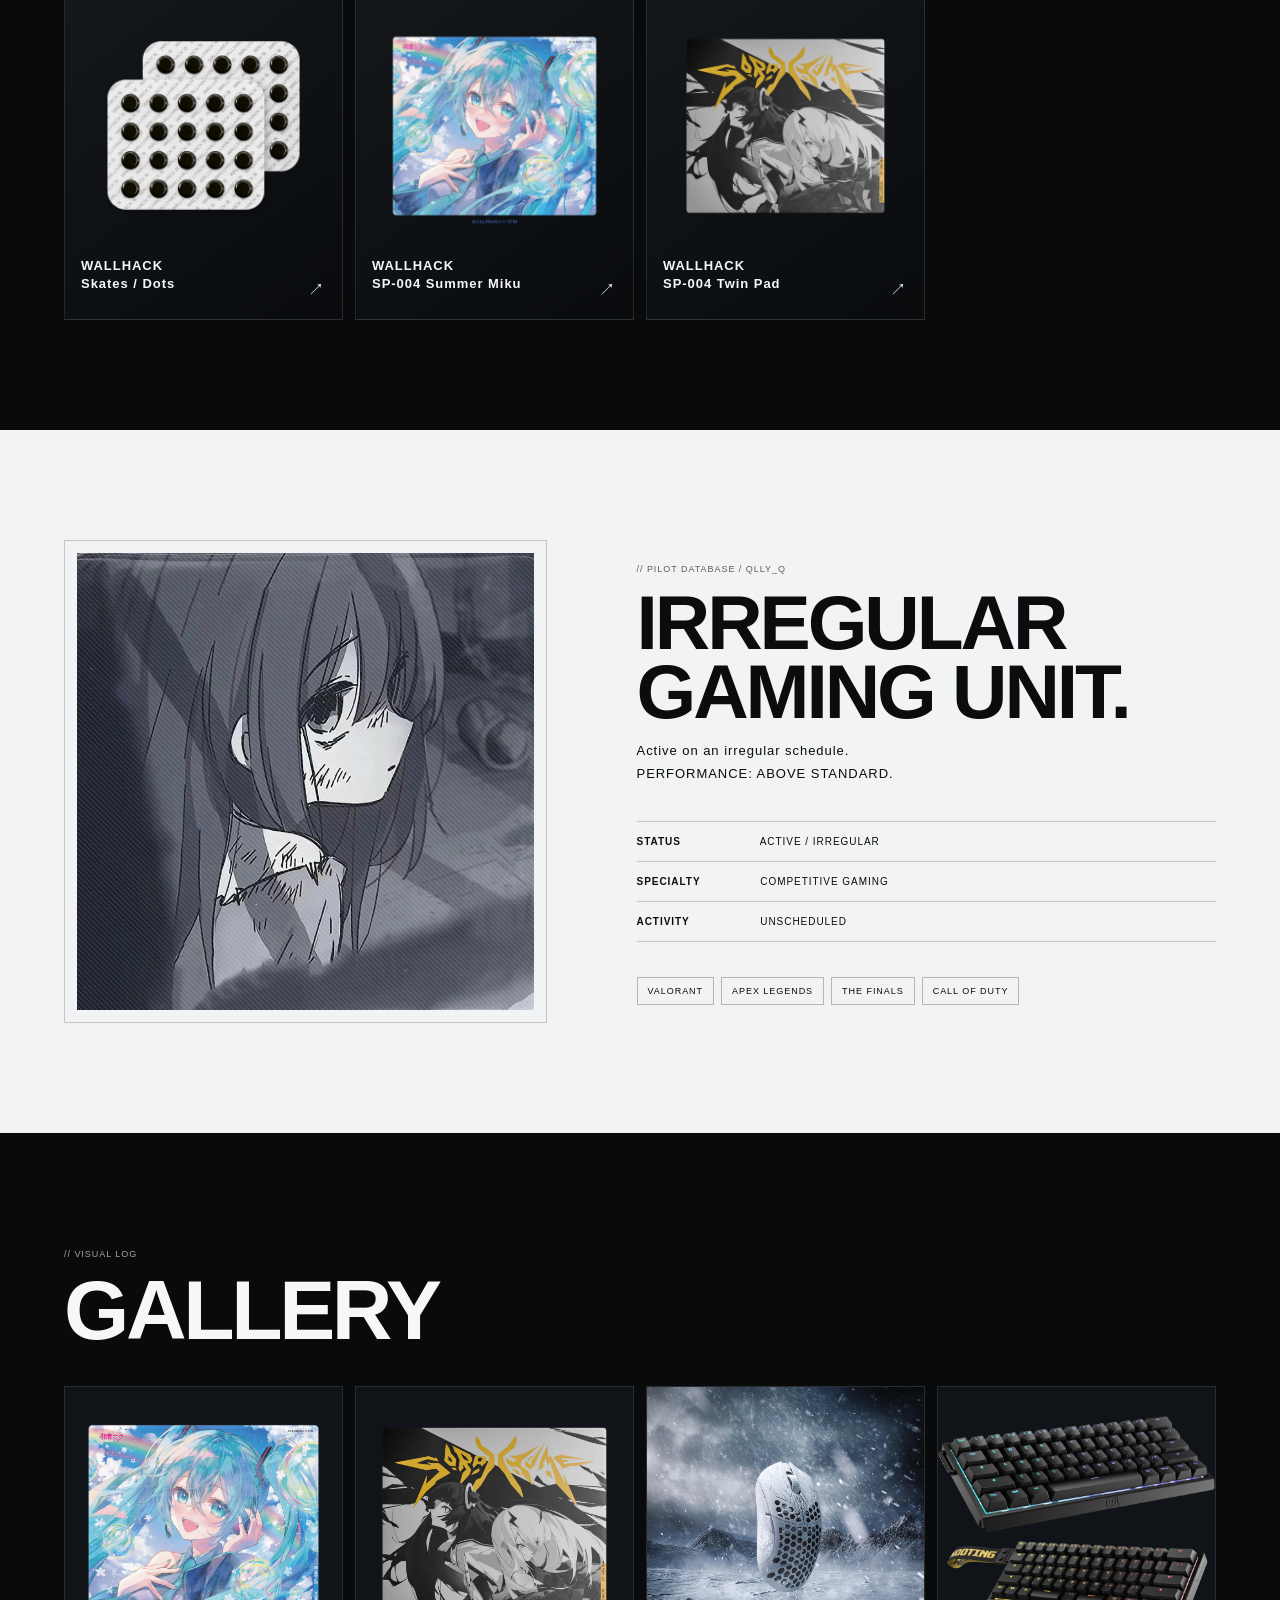
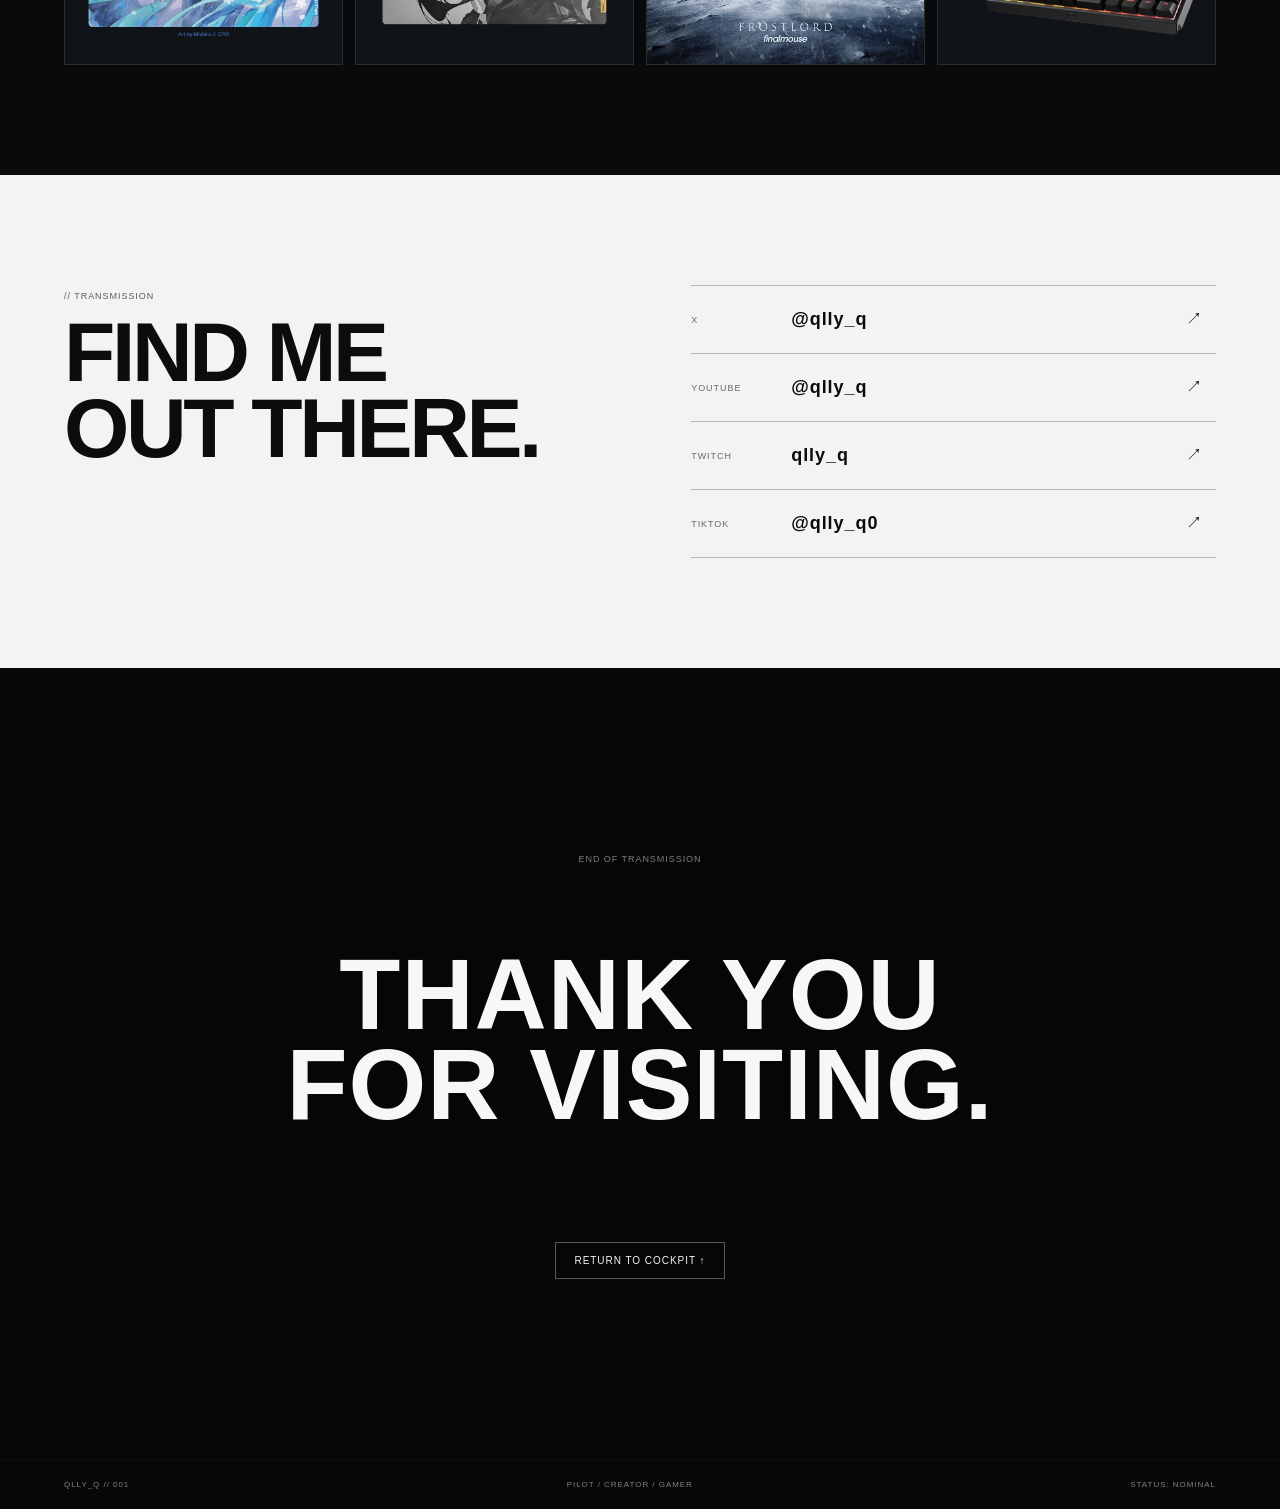
==== commit fdd9d77e: "Add files via upload" ====
--- a/index.html
+++ b/index.html
@@ -3,123 +3,114 @@
 <head>
 <meta charset="utf-8">
 <meta name="viewport" content="width=device-width, initial-scale=1, viewport-fit=cover">
-<meta name="theme-color" content="#eef1f3">
-<meta name="description" content="QLLY_Q — PILOT / CREATOR / GAMER. A small playground in a big universe.">
-<title>QLLY_Q // 001 — A SMALL PLAYGROUND</title>
-<link rel="preconnect" href="https://fonts.googleapis.com">
-<link rel="preconnect" href="https://fonts.gstatic.com" crossorigin>
-<link href="https://fonts.googleapis.com/css2?family=Barlow+Condensed:wght@400;500;600;700;800;900&family=Space+Mono:wght@400;700&display=swap" rel="stylesheet">
+<title>QLLY_Q // 001 — PILOT / CREATOR / GAMER</title>
+<meta name="description" content="QLLY_Q — Pilot / Creator / Gamer.">
+<link rel="preload" as="image" href="hero-cockpit-overlay.png">
 <link rel="stylesheet" href="style.css">
 </head>
 <body>
-<div class="loader" id="loader"><div class="loader-mark">QLLY_Q // 001</div><div class="loader-track"><span></span></div><small>SYSTEM INITIALIZING</small></div>
-<div class="grain"></div>
+<div id="loader"><span>INITIALIZING VESSEL</span><b>QLLY_Q // 001</b></div>
+
 <header class="nav">
-  <a href="#home" class="brand">QLLY_Q<span>//001</span></a>
+  <a class="brand" href="#home">QLLY_Q <small>// 001</small></a>
   <nav>
-    <a href="#gear">01 GEAR</a><a href="#profile">02 PROFILE</a><a href="#gallery">03 GALLERY</a><a href="#social">04 SOCIAL</a>
+    <a href="#home">01 HOME</a>
+    <a href="#profile">02 PROFILE</a>
+    <a href="#gear">03 GEAR</a>
+    <a href="#gallery">04 GALLERY</a>
+    <a href="#social">05 SOCIAL</a>
   </nav>
-  <div class="status"><i></i> SYSTEM ONLINE</div>
+  <a class="contact" href="#social">CONTACT →</a>
 </header>
+
 <main>
-<section id="home" class="hero scene">
-  <div class="window-video">
-    <video id="spaceVideo" autoplay muted loop playsinline preload="auto" poster="ship-interior.jpeg" aria-label="Space view through the spacecraft window">
+<section id="home" class="hero">
+  <div class="space-layer" aria-hidden="true">
+    <video id="spaceVideo" autoplay muted loop playsinline preload="auto" poster="hero-cockpit.png">
       <source src="space.mp4" type="video/mp4">
     </video>
   </div>
-  <img class="ship-window-overlay" src="ship-window-overlay.png" alt="">
-  <div class="video-credit"><a href="https://pixabay.com/videos/earth-space-spaceship-window-orbit-337746/" target="_blank" rel="noopener">SPACE FEED / PIXABAY ↗</a></div>
-  <div class="scanlines"></div>
-  <div class="hud hud-left"><span>MISSION</span><b>PLAY.</b><b>CREATE.</b><b>STAY CURIOUS.</b><em>EARTH ORBIT // 001</em></div>
-  <div class="hud hud-right"><span>SYSTEM STATUS</span><p>LIFE SUPPORT <b>100%</b></p><p>POWER <b>87%</b></p><p>NETWORK <b>ONLINE</b></p><p>GEAR <b>07/07</b></p></div>
-  <div class="hero-center">
-    <p class="eyebrow">WELCOME ABOARD.</p>
-    <h1>QLLY_Q</h1>
-    <p class="role">PILOT / CREATOR / GAMER</p>
-    <div class="hero-rule"></div>
-    <p class="tagline">A SMALL PLAYGROUND<br>IN A BIG UNIVERSE.</p>
+  <img class="hero-overlay" src="hero-cockpit-overlay.png" alt="">
+  <div class="hero-ui">
+    <div class="live">● SPACE FEED / ONLINE</div>
+    <div class="scroll">SCROLL <span>↓</span></div>
   </div>
-  <div class="scroll-cue"><span>SCROLL TO EXPLORE</span><b>↓</b></div>
-  <div class="corner corner-tl">35.6762° N<br>139.6503° E</div>
-  <div class="corner corner-br">QLLY_Q // DIGITAL VESSEL<br>STATUS: NOMINAL</div>
+  <div class="hero-credit">SPACE VIDEO / PIXABAY ↗</div>
 </section>
 
-<section class="launch scene-dark" id="launch">
-  <div class="space-layer"></div>
-  <div class="launch-content">
-    <span class="section-code">00 / LAUNCH SEQUENCE</span>
-    <h2>LEAVE<br><em>THE SHIP.</em></h2>
-    <p>Scroll deeper. The cockpit fades behind you.<br>The gear comes with you.</p>
-    <div class="launch-line"><span></span></div>
-    <small>ORBITAL TRANSFER / ACTIVE</small>
+<section id="gear" class="section gear-section">
+  <div class="section-head">
+    <div><span>// EQUIPMENT</span><h2>MY GEAR</h2><p>TOOLS FOR A HIGHER PLAYGROUND.</p></div>
+    <span class="counter">07 UNITS / ONLINE</span>
+  </div>
+  <div class="gear-grid">
+    <a class="gear-card" href="https://finalmouse.com/products/ulx-frostlord" target="_blank" rel="noopener">
+      <span>01 / MOUSE</span><img src="frostlord.webp" alt="Finalmouse ULX Frostlord"><strong>Finalmouse<br>ULX Frostlord</strong><i>↗</i>
+    </a>
+    <a class="gear-card" href="https://wooting.io/ja/wooting-60he-v2" target="_blank" rel="noopener">
+      <span>02 / KEYBOARD</span><img src="wooting-60he-v2.webp" alt="Wooting 60HE v2"><strong>Wooting<br>60HE v2</strong><i>↗</i>
+    </a>
+    <a class="gear-card" href="https://wallhack.com/ja-jp/products/cr-005" target="_blank" rel="noopener">
+      <span>03 / MOUSEPAD</span><img src="cr-005.webp" alt="WALLHACK CR-005"><strong>WALLHACK<br>CR-005</strong><i>↗</i>
+    </a>
+    <a class="gear-card" href="https://wallhack.com/ja-jp/products/pro-sleeve" target="_blank" rel="noopener">
+      <span>04 / SLEEVE</span><img src="pro-sleeve.webp" alt="WALLHACK Pro Sleeve"><strong>WALLHACK<br>Pro Sleeve</strong><i>↗</i>
+    </a>
+    <a class="gear-card" href="https://wallhack.com/ja-jp/products/skates-dots" target="_blank" rel="noopener">
+      <span>05 / SKATES</span><img src="skates-dots.webp" alt="WALLHACK Skates Dots"><strong>WALLHACK<br>Skates / Dots</strong><i>↗</i>
+    </a>
+    <a class="gear-card" href="https://wallhack.com/ja-jp/products/sp-004-summer-miku" target="_blank" rel="noopener">
+      <span>06 / MOUSEPAD</span><img src="summer-miku.webp" alt="WALLHACK Summer Miku"><strong>WALLHACK<br>SP-004 Summer Miku</strong><i>↗</i>
+    </a>
+    <a class="gear-card" href="https://wallhack.com/ja-jp/products/sp-004-twin-pad" target="_blank" rel="noopener">
+      <span>07 / MOUSEPAD</span><img src="twin-pad.webp" alt="WALLHACK Twin Pad"><strong>WALLHACK<br>SP-004 Twin Pad</strong><i>↗</i>
+    </a>
   </div>
 </section>
 
-<section id="gear" class="gear section-light">
-  <div class="section-head"><div><span class="section-code">01 / GEAR MODULE</span><h2>MY<br><em>SETUP.</em></h2></div><div class="head-meta"><b>07 UNITS</b><span>SWIPE / DRAG</span></div></div>
-  <div class="gear-space"><div class="stars"></div><div class="orbit-grid"></div>
-    <button class="gear-arrow prev" aria-label="previous">←</button>
-    <div class="gear-track" id="gearTrack"></div>
-    <button class="gear-arrow next" aria-label="next">→</button>
-  </div>
-  <div class="gear-footer"><div class="counter"><b id="gearCurrent">01</b><span>/</span><span>07</span></div><div class="progress"><i id="gearProgress"></i></div><p>GEAR BUILT FOR A HIGHER EXPERIENCE.</p></div>
-</section>
-
-<section id="profile" class="profile scene">
-  <div class="profile-bg"></div><div class="profile-shade"></div>
-  <div class="profile-inner">
-    <div class="profile-top"><span class="section-code">02 / PROFILE</span><span>CREW DATABASE // QLLY_Q</span></div>
-    <div class="profile-grid">
-      <div class="profile-card">
-        <div class="portrait-frame"><img src="profile-icon.jpeg" alt="QLLY_Q profile icon"></div>
-        <span class="mini-label">PILOT DATABASE</span>
-        <h2>QLLY_Q</h2><p>PILOT / CREATOR / GAMER</p>
-        <div class="profile-specs">
-          <div><span>STATUS</span><b>ACTIVE / IRREGULAR</b></div>
-          <div><span>SPECIALTY</span><b>COMPETITIVE GAMING</b></div>
-          <div><span>PERFORMANCE</span><b>ABOVE STANDARD</b></div>
-          <div><span>ACTIVITY</span><b>UNSCHEDULED</b></div>
-        </div>
-      </div>
-      <div class="profile-copy">
-        <span class="quote-mark">“</span>
-        <h3>UNSCHEDULED.<br>UNPREDICTABLE.<br><em>ABOVE STANDARD.</em></h3>
-        <p>不定期でゲームをする人。気が向いたら乗り込んで、好きなゲームを好きなだけ。</p>
-        <div class="games"><span>GAME DATABASE</span><b>VALORANT</b><b>APEX LEGENDS</b><b>THE FINALS</b><b>CALL OF DUTY</b></div>
-      </div>
+<section id="profile" class="section profile-section">
+  <div class="profile-photo"><img src="profile-icon.jpeg" alt="QLLY_Q profile icon"></div>
+  <div class="profile-copy">
+    <span>// PILOT DATABASE / QLLY_Q</span>
+    <h2>IRREGULAR<br>GAMING UNIT.</h2>
+    <p>Active on an irregular schedule.<br>PERFORMANCE: ABOVE STANDARD.</p>
+    <div class="specs">
+      <p><b>STATUS</b> ACTIVE / IRREGULAR</p>
+      <p><b>SPECIALTY</b> COMPETITIVE GAMING</p>
+      <p><b>ACTIVITY</b> UNSCHEDULED</p>
     </div>
+    <div class="games"><span>VALORANT</span><span>APEX LEGENDS</span><span>THE FINALS</span><span>CALL OF DUTY</span></div>
   </div>
 </section>
 
-<section id="gallery" class="gallery section-light">
-  <div class="section-head"><div><span class="section-code">03 / GALLERY</span><h2>CAPTURED<br><em>MOMENTS.</em></h2></div><p>GAMEPLAY / SETUP / DAILY / ETC.</p></div>
+<section id="gallery" class="section gallery-section">
+  <div class="section-head"><div><span>// VISUAL LOG</span><h2>GALLERY</h2></div></div>
   <div class="gallery-grid">
-    <figure class="wide"><img src="summer-miku.webp" alt="Summer Miku setup"><figcaption><b>01</b> SUMMER MIKU / SP-004</figcaption></figure>
-    <figure><img src="twin-pad.webp" alt="Twin Pad"><figcaption><b>02</b> TWIN PAD / SP-004</figcaption></figure>
-    <figure><img src="frostlord.webp" alt="Finalmouse Frostlord"><figcaption><b>03</b> ULX / FROSTLORD</figcaption></figure>
-    <figure><img src="wooting-60he-v2.webp" alt="Wooting 60HE v2"><figcaption><b>04</b> WOOTING 60HE V2</figcaption></figure>
-    <figure><img src="pro-sleeve.webp" alt="WALLHACK PRO Sleeve"><figcaption><b>05</b> PRO SLEEVE</figcaption></figure>
-    <figure><img src="skates-dots.webp" alt="WALLHACK Skates Dots"><figcaption><b>06</b> SKATES DOTS</figcaption></figure>
-  </div>
-  <div class="gallery-bottom">SAME PASSION.<span>//</span> SAME UNIVERSE.</div>
-</section>
-
-<section id="social" class="social scene-dark">
-  <div class="social-space"></div>
-  <div class="social-inner"><span class="section-code">04 / SOCIAL</span><h2>FOLLOW<br><em>THE SIGNAL.</em></h2>
-    <div class="social-grid">
-      <a href="https://x.com/qlly_q?s=11" target="_blank" rel="noopener"><span>01 / X</span><b>@qlly_q ↗</b></a>
-      <a href="https://youtube.com/@qlly_q?si=kjyvdSnyLzYemOGX" target="_blank" rel="noopener"><span>02 / YOUTUBE</span><b>@qlly_q ↗</b></a>
-      <a href="https://m.twitch.tv/qlly_q/home" target="_blank" rel="noopener"><span>03 / TWITCH</span><b>@qlly_q ↗</b></a>
-      <a href="https://www.tiktok.com/@qlly_q0?_r=1&_t=ZS-99Zs23ig4xT" target="_blank" rel="noopener"><span>04 / TIKTOK</span><b>@qlly_q0 ↗</b></a>
-    </div>
+    <a href="https://wallhack.com/ja-jp/products/sp-004-summer-miku" target="_blank" rel="noopener"><img src="summer-miku.webp" alt="Summer Miku"></a>
+    <a href="https://wallhack.com/ja-jp/products/sp-004-twin-pad" target="_blank" rel="noopener"><img src="twin-pad.webp" alt="Twin Pad"></a>
+    <a href="https://finalmouse.com/products/ulx-frostlord" target="_blank" rel="noopener"><img src="frostlord.webp" alt="ULX Frostlord"></a>
+    <a href="https://wooting.io/ja/wooting-60he-v2" target="_blank" rel="noopener"><img src="wooting-60he-v2-angle.webp" alt="Wooting 60HE v2"></a>
   </div>
 </section>
 
-<section class="departure scene-dark"><div class="departure-stars"></div><div class="departure-content"><span>QLLY_Q // 001</span><h2>THANK YOU<br><em>FOR VISITING.</em></h2><p>THE JOURNEY CONTINUES.</p><a href="#home">RETURN TO COCKPIT ↑</a></div></section>
+<section id="social" class="section social-section">
+  <div><span>// TRANSMISSION</span><h2>FIND ME<br>OUT THERE.</h2></div>
+  <div class="social-list">
+    <a href="https://x.com/qlly_q?s=11" target="_blank" rel="noopener"><span>X</span><b>@qlly_q</b><i>↗</i></a>
+    <a href="https://www.youtube.com/@qlly_q" target="_blank" rel="noopener"><span>YOUTUBE</span><b>@qlly_q</b><i>↗</i></a>
+    <a href="https://www.twitch.tv/qlly_q" target="_blank" rel="noopener"><span>TWITCH</span><b>qlly_q</b><i>↗</i></a>
+    <a href="https://www.tiktok.com/@qlly_q0" target="_blank" rel="noopener"><span>TIKTOK</span><b>@qlly_q0</b><i>↗</i></a>
+  </div>
+</section>
+
+<section class="departure">
+  <span>END OF TRANSMISSION</span>
+  <h2>THANK YOU<br>FOR VISITING.</h2>
+  <a href="#home">RETURN TO COCKPIT ↑</a>
+</section>
 </main>
-<footer><span>QLLY_Q // DIGITAL VESSEL</span><span>PLAY / CREATE / CONNECT</span><span>© 2026</span></footer>
+
+<footer><span>QLLY_Q // 001</span><span>PILOT / CREATOR / GAMER</span><span>STATUS: NOMINAL</span></footer>
 <script src="script.js"></script>
 </body>
 </html>
--- a/style.css
+++ b/style.css
@@ -1,26 +1 @@
-:root{--bg:#edf0f2;--ink:#0a0c0f;--muted:#677078;--line:rgba(10,12,15,.18);--white:#f7f9fa;--black:#050608;--accent:#b9c5cc;--mono:'Space Mono',monospace;--cond:'Barlow Condensed',sans-serif}*{box-sizing:border-box}html{scroll-behavior:smooth}body{margin:0;background:var(--bg);color:var(--ink);font-family:var(--cond),sans-serif;overflow-x:hidden}.grain{position:fixed;inset:0;pointer-events:none;z-index:99;opacity:.035;background-image:url("data:image/svg+xml,%3Csvg viewBox='0 0 180 180' xmlns='http://www.w3.org/2000/svg'%3E%3Cfilter id='n'%3E%3CfeTurbulence type='fractalNoise' baseFrequency='.85' numOctaves='4' stitchTiles='stitch'/%3E%3C/filter%3E%3Crect width='100%25' height='100%25' filter='url(%23n)' opacity='.8'/%3E%3C/svg%3E")}.loader{position:fixed;inset:0;background:#07090b;color:white;z-index:1000;display:grid;place-content:center;gap:14px;text-align:center;font-family:var(--mono);transition:opacity .7s,visibility .7s}.loader.done{opacity:0;visibility:hidden}.loader-mark{font-size:14px;letter-spacing:.22em}.loader-track{width:min(320px,70vw);height:1px;background:#30353a}.loader-track span{display:block;height:100%;width:0;background:white;animation:load 1.5s cubic-bezier(.2,.8,.2,1) forwards}.loader small{font-size:9px;letter-spacing:.2em;color:#8e989f}@keyframes load{to{width:100%}}.nav{position:fixed;z-index:90;top:0;left:0;right:0;height:76px;display:flex;align-items:center;justify-content:space-between;padding:0 34px;color:#fff;border-bottom:1px solid rgba(255,255,255,.12);mix-blend-mode:difference}.brand{font-family:var(--mono);font-size:12px;letter-spacing:.1em;color:inherit;text-decoration:none}.brand span{opacity:.45;margin-left:8px}.nav nav{display:flex;gap:28px}.nav nav a,.status{font-family:var(--mono);font-size:9px;letter-spacing:.1em;color:inherit;text-decoration:none}.status i{display:inline-block;width:6px;height:6px;border-radius:50%;background:currentColor;margin-right:6px}.scene{min-height:100svh;position:relative;overflow:hidden}.hero-video,.hero-fallback,.profile-bg{position:absolute;inset:0}.hero-video video{width:100%;height:100%;object-fit:cover;display:block;filter:saturate(.65) contrast(1.05)}.hero-fallback{background:url('ship-interior.jpeg') center/cover no-repeat;z-index:1}.hero-video{z-index:0;background:#dfe4e7}.hero-video video{opacity:.96}.scanlines{position:absolute;inset:0;background:linear-gradient(rgba(255,255,255,.025) 50%,transparent 50%);background-size:100% 5px;mix-blend-mode:soft-light;pointer-events:none}.hero:after{content:"";position:absolute;inset:0;background:linear-gradient(180deg,rgba(0,0,0,.15),transparent 28%,transparent 70%,rgba(0,0,0,.28));pointer-events:none}.hero-center{position:absolute;z-index:2;left:50%;top:50%;transform:translate(-50%,-46%);text-align:center;color:white;text-shadow:0 2px 22px rgba(0,0,0,.4);width:min(900px,90vw)}.eyebrow,.role,.tagline{font-family:var(--mono);letter-spacing:.2em}.eyebrow{font-size:10px}.hero h1{font-size:clamp(80px,15vw,210px);line-height:.75;margin:25px 0 22px;font-weight:700;letter-spacing:-.06em}.role{font-size:12px}.hero-rule{width:160px;height:1px;background:rgba(255,255,255,.6);margin:22px auto}.tagline{font-size:10px;line-height:1.8}.hud{position:absolute;z-index:3;color:#fff;font-family:var(--mono);font-size:8px;letter-spacing:.08em;line-height:1.7;text-shadow:0 1px 8px #000}.hud-left{left:34px;bottom:90px;display:flex;flex-direction:column}.hud-left span,.hud-right span{color:#b8c1c6;margin-bottom:7px}.hud-left em{font-style:normal;margin-top:15px;color:#b8c1c6}.hud-right{right:34px;top:105px;width:155px}.hud-right p{display:flex;justify-content:space-between;border-bottom:1px solid rgba(255,255,255,.22);padding:5px 0;margin:0}.hud-right b{font-weight:400}.scroll-cue{position:absolute;z-index:4;left:50%;bottom:30px;transform:translateX(-50%);color:white;display:flex;gap:14px;align-items:center;font-family:var(--mono);font-size:9px;letter-spacing:.14em}.scroll-cue b{font-size:16px;font-weight:400}.corner{position:absolute;z-index:4;color:rgba(255,255,255,.65);font:8px/1.7 var(--mono)}.corner-tl{top:105px;left:34px}.corner-br{right:34px;bottom:30px;text-align:right}.scene-dark{background:#05070a;color:white;position:relative;overflow:hidden}.launch{min-height:100svh;display:grid;place-items:center}.space-layer,.social-space,.departure-stars{position:absolute;inset:-10%;background:radial-gradient(circle at 60% 45%,rgba(167,190,204,.16),transparent 24%),radial-gradient(circle at 25% 30%,rgba(255,255,255,.09) 0 1px,transparent 1px),radial-gradient(circle at 70% 75%,rgba(255,255,255,.12) 0 1px,transparent 1px),#05070a;background-size:auto,180px 180px,240px 240px;animation:drift 30s linear infinite}.space-layer:before,.social-space:before,.departure-stars:before{content:"";position:absolute;inset:0;background-image:radial-gradient(circle,rgba(255,255,255,.55) 0 1px,transparent 1.5px);background-size:130px 130px;opacity:.35}@keyframes drift{to{transform:translate3d(2%,1%,0) scale(1.03)}}.launch-content{position:relative;z-index:2;text-align:center}.section-code{font:9px var(--mono);letter-spacing:.18em;color:var(--muted)}.scene-dark .section-code{color:#98a3aa}.launch h2{font-size:clamp(76px,13vw,180px);line-height:.75;margin:28px 0 36px;letter-spacing:-.05em}.launch h2 em,.section-head h2 em,.profile-copy h3 em,.social h2 em,.departure h2 em{font-style:normal;color:#a9b5bc}.launch p{font-family:var(--mono);font-size:10px;line-height:1.8;color:#a4adb2}.launch-line{width:min(500px,70vw);height:1px;background:#283038;margin:40px auto 14px}.launch-line span{display:block;width:38%;height:100%;background:#c6d0d5}.launch-content small{font:8px var(--mono);color:#68747c;letter-spacing:.15em}.section-light{background:var(--bg);position:relative;overflow:hidden}.gear{min-height:120svh;padding:140px 5vw 70px}.section-head{display:flex;justify-content:space-between;align-items:flex-end;position:relative;z-index:2}.section-head h2{font-size:clamp(70px,10vw,150px);line-height:.76;letter-spacing:-.05em;margin:18px 0 0}.head-meta{display:flex;flex-direction:column;align-items:flex-end;gap:10px;font:9px var(--mono);letter-spacing:.12em}.head-meta b{font-size:13px}.gear-space{height:min(62vw,720px);min-height:500px;position:relative;margin-top:40px;display:flex;align-items:center}.stars{position:absolute;inset:0;background:radial-gradient(circle at 50% 50%,rgba(255,255,255,.9),transparent 16%),radial-gradient(circle at 10% 30%,rgba(25,35,42,.9) 0 1px,transparent 1.5px),radial-gradient(circle at 80% 20%,rgba(25,35,42,.7) 0 1px,transparent 1.5px),radial-gradient(circle at 60% 80%,rgba(25,35,42,.7) 0 1px,transparent 1.5px);background-color:#dbe1e4;background-size:auto,150px 150px,180px 180px,220px 220px;opacity:.38}.orbit-grid{position:absolute;left:50%;top:50%;width:min(80vw,1000px);height:min(35vw,450px);transform:translate(-50%,-50%) rotate(-8deg);border:1px solid rgba(10,12,15,.12);border-radius:50%;box-shadow:0 0 0 60px rgba(10,12,15,.025),0 0 0 120px rgba(10,12,15,.02)}.gear-track{position:relative;z-index:2;width:100%;display:flex;gap:22px;overflow-x:auto;scroll-snap-type:x mandatory;padding:60px 10vw;scrollbar-width:none;cursor:grab}.gear-track::-webkit-scrollbar{display:none}.gear-track.dragging{cursor:grabbing}.gear-card{flex:0 0 min(72vw,420px);height:min(50vw,440px);min-height:350px;scroll-snap-align:center;position:relative;background:rgba(246,248,249,.85);border:1px solid rgba(10,12,15,.16);box-shadow:0 25px 60px rgba(20,30,35,.12);display:flex;flex-direction:column;justify-content:flex-end;padding:22px;overflow:hidden;transform:rotate(var(--r));transition:transform .5s}.gear-card.active{transform:rotate(0) translateY(-14px)}.gear-card img{position:absolute;inset:18px;width:calc(100% - 36px);height:calc(100% - 100px);object-fit:contain}.gear-card .meta{position:relative;z-index:2;border-top:1px solid rgba(10,12,15,.2);padding-top:10px;display:flex;justify-content:space-between;gap:15px;font-family:var(--mono);font-size:8px}.gear-card .meta strong{font-family:var(--cond);font-size:18px;letter-spacing:.02em}.gear-card .meta span:last-child{text-align:right;color:#68737b}.gear-arrow{position:absolute;z-index:4;top:50%;transform:translateY(-50%);width:48px;height:48px;border:1px solid rgba(10,12,15,.25);background:rgba(237,240,242,.8);font-size:20px;cursor:pointer}.gear-arrow.prev{left:0}.gear-arrow.next{right:0}.gear-footer{display:grid;grid-template-columns:100px 1fr auto;gap:25px;align-items:center;font:9px var(--mono);margin-top:25px}.counter{display:flex;gap:6px}.counter b{font-size:15px}.progress{height:1px;background:#b9c0c4}.progress i{display:block;height:100%;width:14%;background:#111;transition:width .4s}.gear-footer p{margin:0;letter-spacing:.08em}.profile{min-height:100svh;background:#0b0d10;color:#fff}.profile-bg{background:url('ship-interior.jpeg') center/cover no-repeat;opacity:.75}.profile-shade{position:absolute;inset:0;background:linear-gradient(90deg,rgba(5,7,9,.92),rgba(5,7,9,.5),rgba(5,7,9,.75))}.profile-inner{position:relative;z-index:2;padding:140px 7vw 90px;min-height:100svh}.profile-top{display:flex;justify-content:space-between;font:9px var(--mono);letter-spacing:.12em;color:#a4adb3}.profile-grid{display:grid;grid-template-columns:minmax(300px,.8fr) 1.2fr;gap:8vw;align-items:center;min-height:75vh}.profile-card{border:1px solid rgba(255,255,255,.25);background:rgba(8,10,12,.45);backdrop-filter:blur(8px);padding:25px}.portrait-frame{height:300px;border:1px solid rgba(255,255,255,.18);overflow:hidden;background:#15181b}.portrait-frame img{width:100%;height:100%;object-fit:cover}.mini-label{display:block;font:8px var(--mono);color:#9ba5ab;letter-spacing:.12em;margin-top:20px}.profile-card h2{font-size:58px;line-height:.9;margin:9px 0 5px}.profile-card>p{font:9px var(--mono);color:#a7b0b5}.profile-specs{border-top:1px solid rgba(255,255,255,.16);margin-top:24px}.profile-specs div{display:flex;justify-content:space-between;gap:15px;padding:10px 0;border-bottom:1px solid rgba(255,255,255,.1);font:8px var(--mono)}.profile-specs b{font-weight:400;text-align:right}.profile-copy{max-width:700px}.quote-mark{font-size:100px;line-height:.5;color:#88959d}.profile-copy h3{font-size:clamp(54px,7vw,105px);line-height:.8;letter-spacing:-.04em;margin:25px 0 35px}.profile-copy>p{max-width:520px;color:#aeb7bc;font:10px/1.9 var(--mono)}.games{margin-top:40px;display:grid;grid-template-columns:1fr 1fr;max-width:520px;border-top:1px solid rgba(255,255,255,.2)}.games span,.games b{padding:9px 0;border-bottom:1px solid rgba(255,255,255,.1);font:8px var(--mono)}.games span{grid-column:1/-1;color:#7f8a91}.games b{font-weight:400}.gallery{padding:140px 5vw 100px}.gallery .section-head>p{font:9px var(--mono);color:#677078}.gallery-grid{display:grid;grid-template-columns:repeat(12,1fr);gap:18px;margin-top:65px}.gallery figure{grid-column:span 4;margin:0;border:1px solid rgba(10,12,15,.16);background:#f7f8f9;padding:12px}.gallery figure.wide{grid-column:span 6}.gallery figure img{width:100%;height:280px;object-fit:contain;display:block;background:#e8ecee}.gallery figure.wide img{height:420px}.gallery figcaption{font:8px var(--mono);padding:13px 3px 3px;display:flex;justify-content:space-between}.gallery figcaption b{font-weight:400}.gallery-bottom{font:clamp(32px,5vw,80px);letter-spacing:-.04em;margin-top:60px;display:flex;justify-content:space-between;border-bottom:1px solid #9fa7ab;padding-bottom:20px}.gallery-bottom span{font:12px var(--mono);align-self:flex-end}.social{min-height:100svh;display:grid;place-items:center}.social-inner{position:relative;z-index:2;width:min(1100px,90vw);padding:120px 0}.social h2{font-size:clamp(80px,12vw,170px);line-height:.76;letter-spacing:-.05em;margin:24px 0 65px}.social-grid{border-top:1px solid rgba(255,255,255,.25)}.social-grid a{display:flex;justify-content:space-between;align-items:center;padding:24px 0;border-bottom:1px solid rgba(255,255,255,.2);color:#fff;text-decoration:none;font-family:var(--mono);font-size:10px;transition:padding .35s}.social-grid a:hover{padding-left:15px;padding-right:15px;background:rgba(255,255,255,.04)}.social-grid b{font-size:16px;font-weight:400}.departure{min-height:90svh;display:grid;place-items:center;text-align:center}.departure-content{position:relative;z-index:2}.departure-content>span,.departure-content>p,.departure-content>a{font:9px var(--mono);letter-spacing:.15em;color:#919ca3}.departure h2{font-size:clamp(70px,12vw,160px);line-height:.76;letter-spacing:-.05em;margin:30px 0 40px}.departure-content a{display:inline-block;margin-top:25px;color:white;text-decoration:none;border-bottom:1px solid #737e85;padding-bottom:8px}footer{display:flex;justify-content:space-between;background:#05070a;color:#778188;border-top:1px solid #1c2227;padding:22px 34px;font:8px var(--mono);letter-spacing:.1em}@media(max-width:800px){.nav{height:62px;padding:0 18px}.nav nav{display:none}.status{font-size:8px}.hud-right{display:none}.corner-tl{top:82px;left:18px}.corner-br{right:18px}.hud-left{left:18px;bottom:70px}.hero h1{font-size:24vw}.gear{padding:110px 18px 60px}.section-head{align-items:flex-start;gap:20px}.section-head h2{font-size:22vw}.head-meta{font-size:8px;padding-top:4px}.gear-space{height:620px;margin-top:10px}.gear-track{padding:70px 10vw}.gear-card{flex-basis:78vw;height:420px}.gear-arrow{width:40px;height:40px}.gear-footer{grid-template-columns:70px 1fr}.gear-footer p{display:none}.profile-inner{padding:105px 18px 70px}.profile-top span:last-child{display:none}.profile-grid{grid-template-columns:1fr;gap:55px}.portrait-frame{height:270px}.profile-copy h3{font-size:15vw}.games{grid-template-columns:1fr}.games span{grid-column:auto}.gallery{padding:110px 18px 70px}.gallery-grid{display:grid;grid-template-columns:1fr 1fr;gap:10px;margin-top:40px}.gallery figure,.gallery figure.wide{grid-column:span 1;padding:8px}.gallery figure.wide:first-child{grid-column:1/-1}.gallery figure img,.gallery figure.wide img{height:190px}.gallery figure.wide:first-child img{height:290px}.gallery figcaption{font-size:7px;gap:5px;line-height:1.4}.gallery-bottom{font-size:10vw;display:block;line-height:.9}.gallery-bottom span{display:block;margin-top:15px}.social-inner{width:calc(100% - 36px);padding:100px 0}.social h2{font-size:21vw}.social-grid a{padding:19px 0}.departure{min-height:75svh}footer{padding:18px;gap:12px;flex-wrap:wrap}footer span:nth-child(2){display:none}}
-@media(prefers-reduced-motion:reduce){html{scroll-behavior:auto}.space-layer,.social-space,.departure-stars{animation:none}.loader-track span{animation:none;width:100%}}
-
-/* VER.3 — viewport / product link layer */
-.hero-video video{width:100%;height:100%;object-fit:cover;opacity:0;transition:opacity .8s ease;filter:saturate(.72) contrast(1.03) brightness(.78)}
-.hero-video video.ready{opacity:1}
-.window-frame{position:absolute;inset:7% 9%;border:1px solid rgba(255,255,255,.26);border-radius:18px;pointer-events:none;z-index:3;box-shadow:inset 0 0 0 1px rgba(255,255,255,.05),inset 0 0 80px rgba(255,255,255,.08)}
-.window-frame:before,.window-frame:after{content:"";position:absolute;background:rgba(255,255,255,.18)}
-.window-frame:before{width:1px;height:100%;left:50%;top:0}.window-frame:after{height:1px;width:100%;left:0;top:50%}
-.window-frame span{position:absolute;width:8px;height:8px;border:1px solid rgba(255,255,255,.45)}
-.window-frame span:nth-child(1){left:-4px;top:-4px}.window-frame span:nth-child(2){right:-4px;top:-4px}.window-frame span:nth-child(3){left:-4px;bottom:-4px}.window-frame span:nth-child(4){right:-4px;bottom:-4px}
-.video-credit{position:absolute;right:24px;bottom:22px;z-index:8;font:10px 'Space Mono',monospace;letter-spacing:.12em}.video-credit a{color:rgba(255,255,255,.62);text-decoration:none}.video-credit a:hover{color:#fff}
-.gear-link{display:block;position:relative;color:inherit;text-decoration:none;height:100%}.gear-link img{display:block}.gear-link .access{position:absolute;right:16px;bottom:14px;font:10px 'Space Mono',monospace;letter-spacing:.14em;opacity:.35;transform:translateY(4px);transition:.25s ease}.gear-card:hover .gear-link .access{opacity:1;transform:none}.gear-card:hover{transform:translateY(-8px) rotate(var(--r))}
-@media(max-width:700px){.window-frame{inset:9% 5%;border-radius:12px}.video-credit{right:14px;bottom:14px;font-size:8px}.window-frame:before,.window-frame:after{opacity:.35}}
-
-/* V4 TRUE WINDOW: original ship image is the foreground; only its center window is transparent. */
-.hero { isolation:isolate; background:#080b0d; }
-.window-video { position:absolute; inset:0; z-index:0; overflow:hidden; background:#080b0d; }
-.window-video video { width:100%; height:100%; display:block; object-fit:cover; object-position:center; opacity:1; }
-.ship-window-overlay { position:absolute; inset:0; width:100%; height:100%; object-fit:cover; object-position:center; z-index:2; pointer-events:none; }
-.hero .scanlines { z-index:3; }
-.hero .hud, .hero .hero-center, .hero .scroll-cue, .hero .corner { z-index:4; }
-.hero .video-credit { z-index:5; }
-@media (max-width:700px) {
-  .window-video video, .ship-window-overlay { object-fit:cover; }
-}
+*{box-sizing:border-box}html{scroll-behavior:smooth}body{margin:0;background:#080a0c;color:#f5f7f8;font-family:Arial,Helvetica,sans-serif;letter-spacing:.06em}a{color:inherit;text-decoration:none}.nav{position:fixed;z-index:20;top:0;left:0;right:0;height:76px;display:flex;align-items:center;justify-content:space-between;padding:0 4vw;background:linear-gradient(#07090bcc,transparent);font-size:11px}.brand{font-weight:800;font-size:16px}.brand small{display:block;font-size:8px;opacity:.65}.nav nav{display:flex;gap:30px}.nav nav a,.contact{opacity:.78}.nav nav a:hover,.contact:hover{opacity:1}.contact{border:1px solid #ffffff55;padding:9px 14px;border-radius:2px}.hero{position:relative;height:100svh;min-height:620px;overflow:hidden;background:#080a0c}.space-layer,.hero-overlay{position:absolute;inset:0;width:100%;height:100%;object-fit:cover;object-position:center}.space-layer{z-index:0}.space-layer video{width:100%;height:100%;object-fit:cover;object-position:center;display:block}.hero-overlay{z-index:2;pointer-events:none}.hero-ui{position:absolute;z-index:5;inset:0;pointer-events:none}.live{position:absolute;right:4vw;top:16%;font-size:9px}.live:first-letter{color:#fff}.scroll{position:absolute;left:50%;bottom:5%;transform:translateX(-50%);font-size:10px}.scroll span{display:block;text-align:center;font-size:20px;margin-top:8px}.hero-credit{position:absolute;z-index:6;right:4vw;bottom:3%;font-size:8px;opacity:.65}.section{padding:110px 5vw;background:#080a0c}.section-head{display:flex;justify-content:space-between;align-items:end;margin-bottom:38px}.section-head span,.profile-copy>span,.social-section>div>span{font-size:9px;opacity:.65}.section h2{font-size:clamp(42px,7vw,84px);line-height:.9;margin:12px 0 0;letter-spacing:-.04em}.section-head p{font-size:11px;opacity:.65}.counter{font-size:9px}.gear-grid{display:grid;grid-template-columns:repeat(4,1fr);gap:12px}.gear-card{position:relative;min-height:360px;padding:16px;border:1px solid #ffffff1c;background:linear-gradient(145deg,#15181c,#090b0d);overflow:hidden;transition:.3s}.gear-card:hover{transform:translateY(-5px);border-color:#ffffff66}.gear-card>span{font-size:9px;opacity:.6}.gear-card img{width:100%;height:245px;object-fit:contain;display:block;margin:8px 0}.gear-card strong{font-size:13px;line-height:1.35}.gear-card i{position:absolute;right:17px;bottom:18px;font-style:normal}.profile-section{display:grid;grid-template-columns:1fr 1.2fr;gap:7vw;align-items:center;background:#f1f3f4;color:#0a0c0e}.profile-photo{border:1px solid #0b0d0f33;padding:12px}.profile-photo img{display:block;width:100%;max-height:620px;object-fit:contain}.profile-copy h2{font-size:clamp(40px,6vw,80px)}.profile-copy>p{line-height:1.8;font-size:13px}.specs{margin:35px 0;border-top:1px solid #0b0d0f33}.specs p{margin:0;padding:14px 0;border-bottom:1px solid #0b0d0f33;font-size:10px}.specs b{display:inline-block;width:120px}.games{display:flex;flex-wrap:wrap;gap:7px}.games span{border:1px solid #0b0d0f44;padding:8px 10px;font-size:9px}.gallery-grid{display:grid;grid-template-columns:repeat(4,1fr);gap:12px}.gallery-grid a{aspect-ratio:1;overflow:hidden;border:1px solid #ffffff1c;background:#101317}.gallery-grid img{width:100%;height:100%;object-fit:contain;transition:.4s}.gallery-grid a:hover img{transform:scale(1.04)}.social-section{display:grid;grid-template-columns:1fr 1fr;gap:8vw;align-items:start;background:#f1f3f4;color:#0a0c0e}.social-list{border-top:1px solid #0b0d0f44}.social-list a{display:grid;grid-template-columns:100px 1fr 30px;align-items:center;padding:23px 0;border-bottom:1px solid #0b0d0f44}.social-list span{font-size:9px;opacity:.6}.social-list b{font-size:18px}.social-list i{font-style:normal}.departure{text-align:center;padding:180px 5vw;background:#050608}.departure span{font-size:9px;opacity:.5}.departure h2{font-size:clamp(45px,8vw,100px);line-height:.9}.departure a{display:inline-block;margin-top:30px;border:1px solid #fff5;padding:12px 18px;font-size:10px}footer{display:flex;justify-content:space-between;padding:20px 5vw;font-size:8px;opacity:.5;background:#050608;border-top:1px solid #fff1}@media(max-width:900px){.nav nav{display:none}.gear-grid{grid-template-columns:repeat(2,1fr)}.gallery-grid{grid-template-columns:repeat(2,1fr)}.profile-section,.social-section{grid-template-columns:1fr}.profile-photo{max-width:500px}.hero{min-height:560px}}@media(max-width:520px){.gear-grid{grid-template-columns:1fr}.gear-card{min-height:330px}.gear-card img{height:220px}.section{padding:80px 5vw}.hero-credit{font-size:7px}.nav{height:60px}.contact{display:none}}#loader{position:fixed;z-index:100;inset:0;background:#080a0c;display:flex;flex-direction:column;align-items:center;justify-content:center;font-size:10px;gap:10px;transition:opacity .5s}#loader b{font-size:18px}
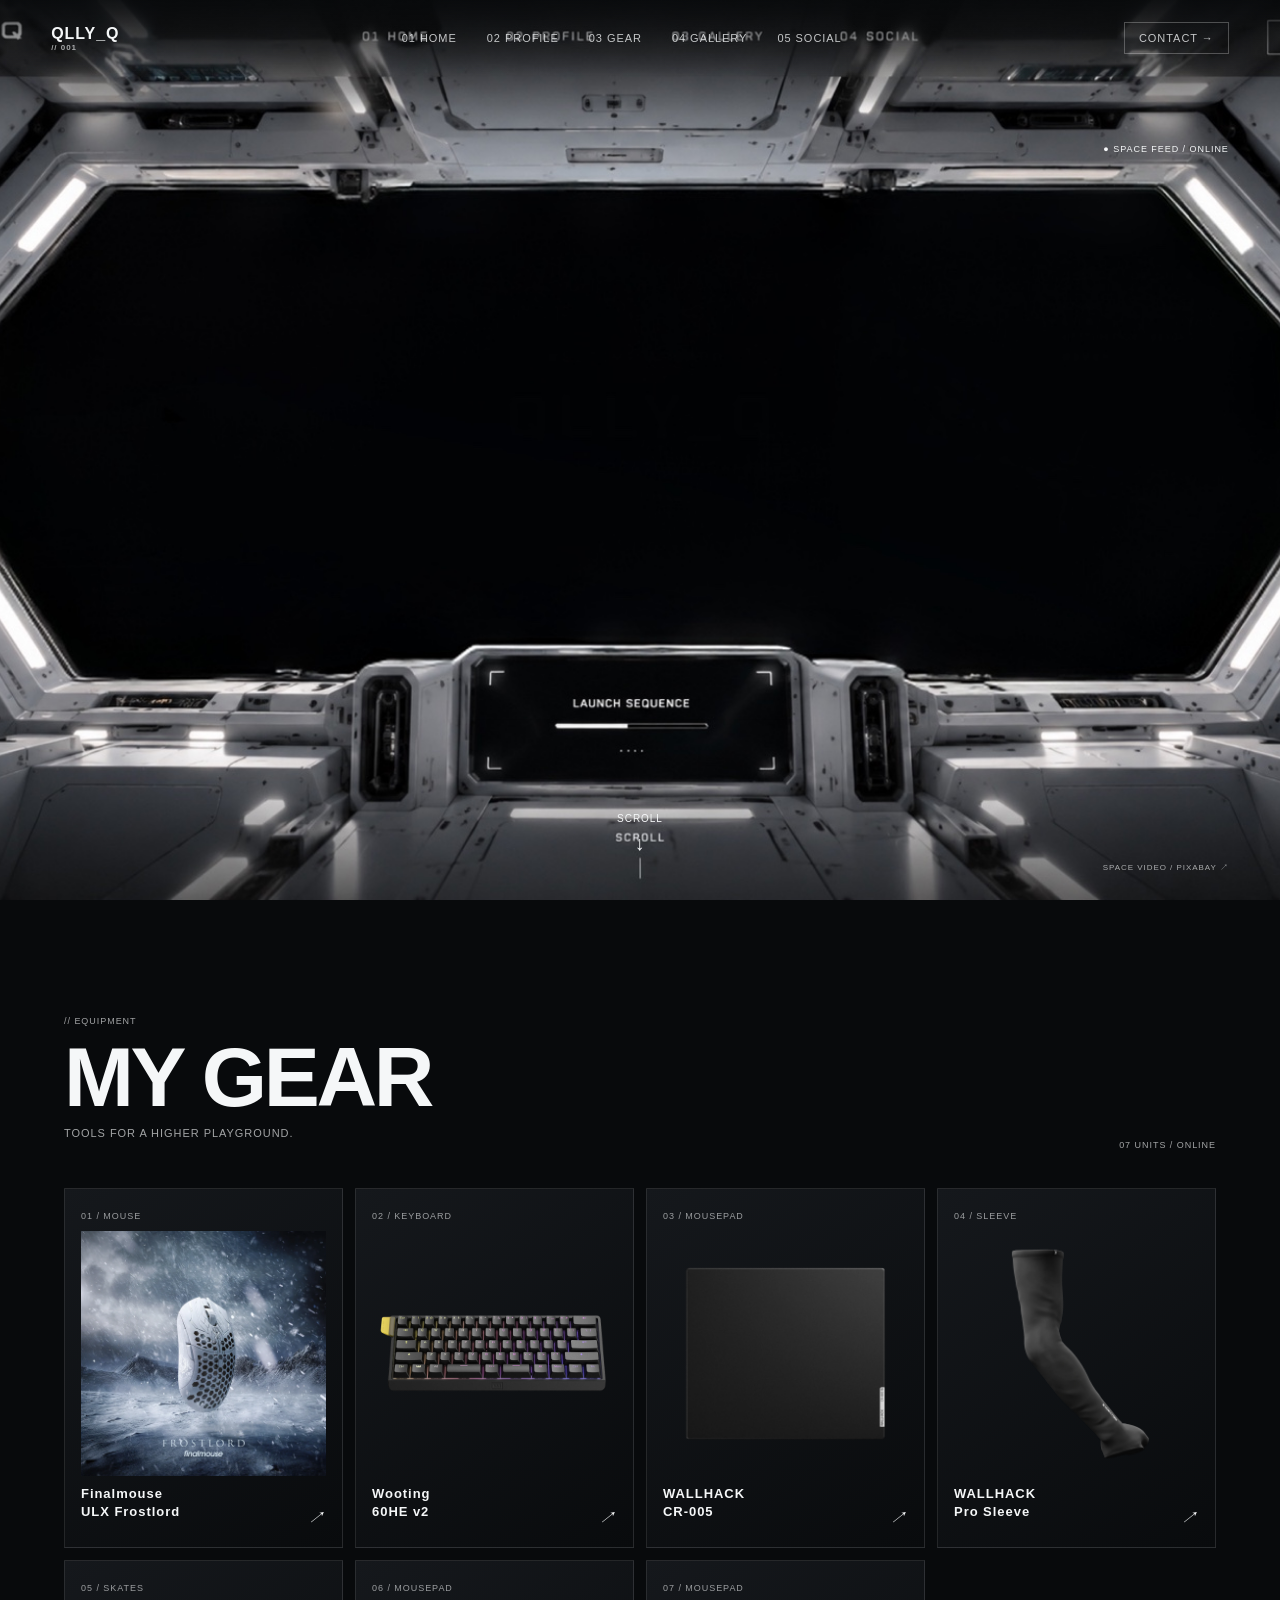
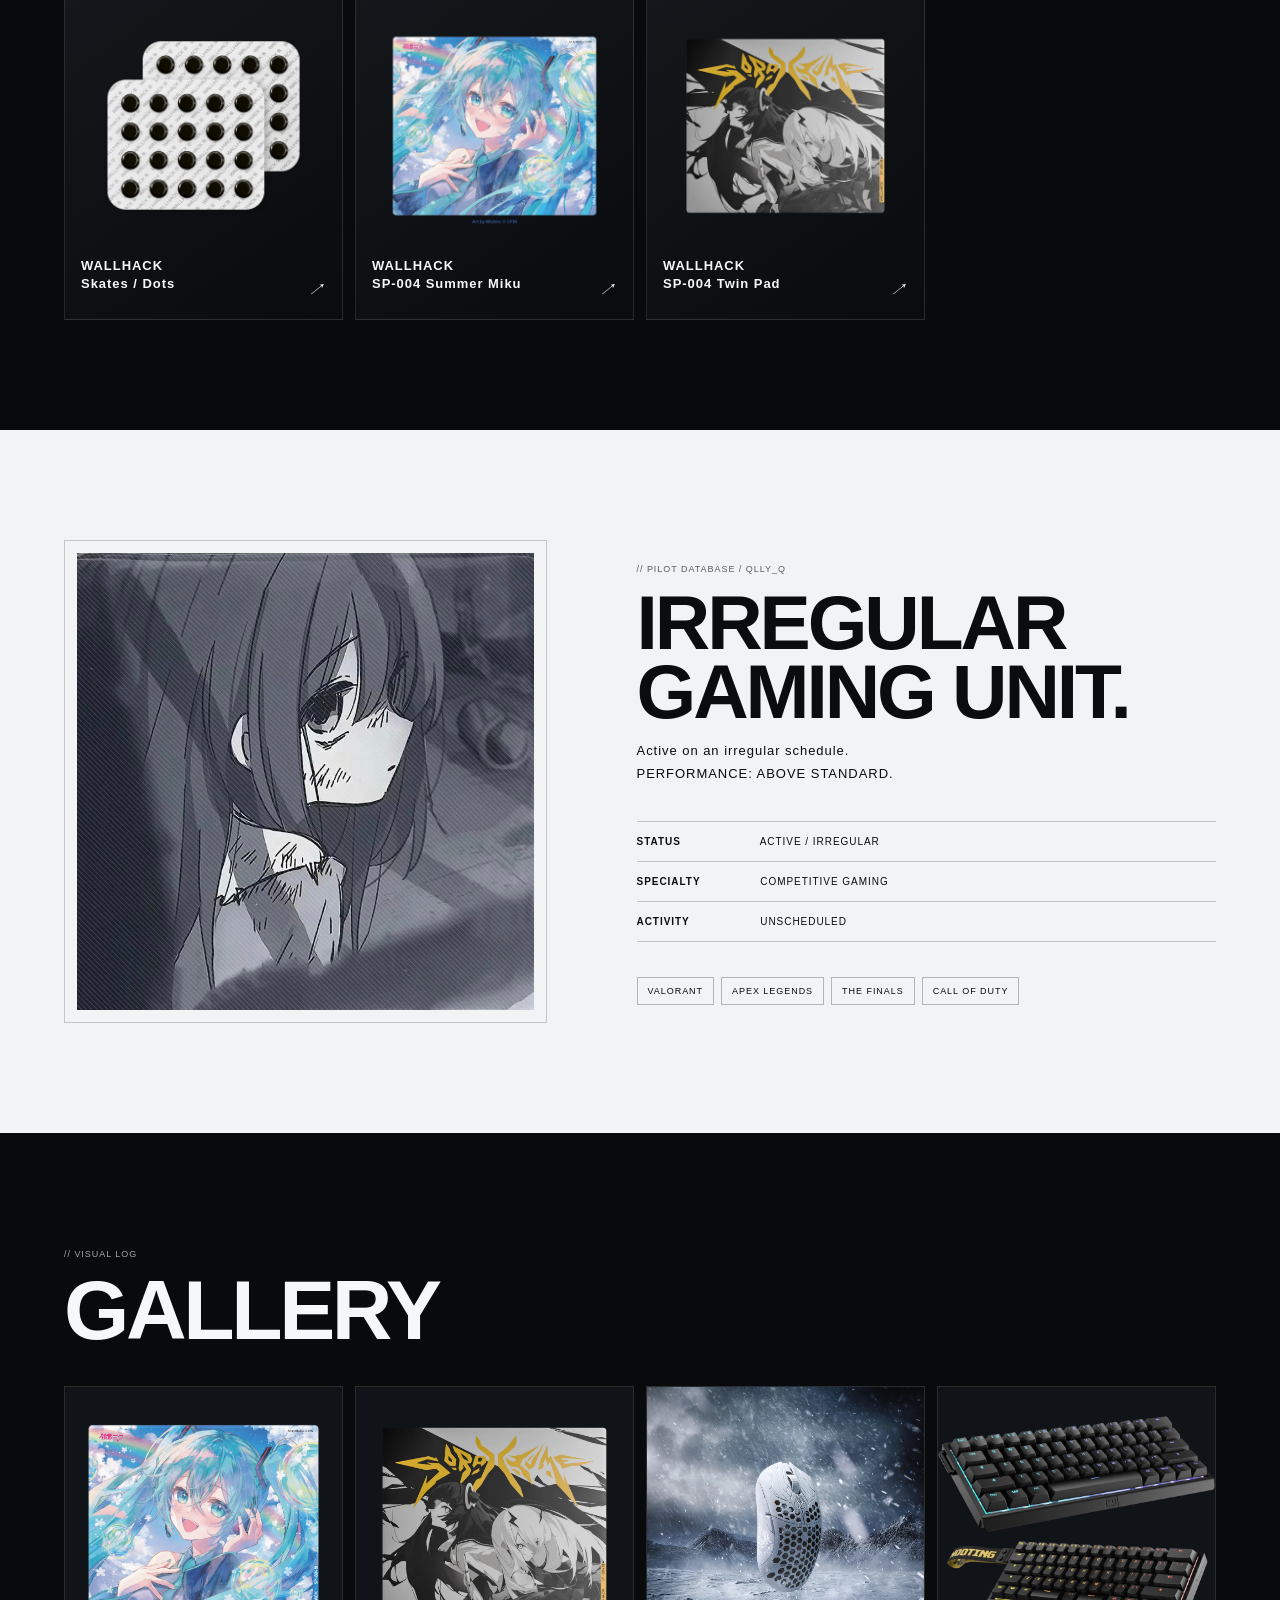
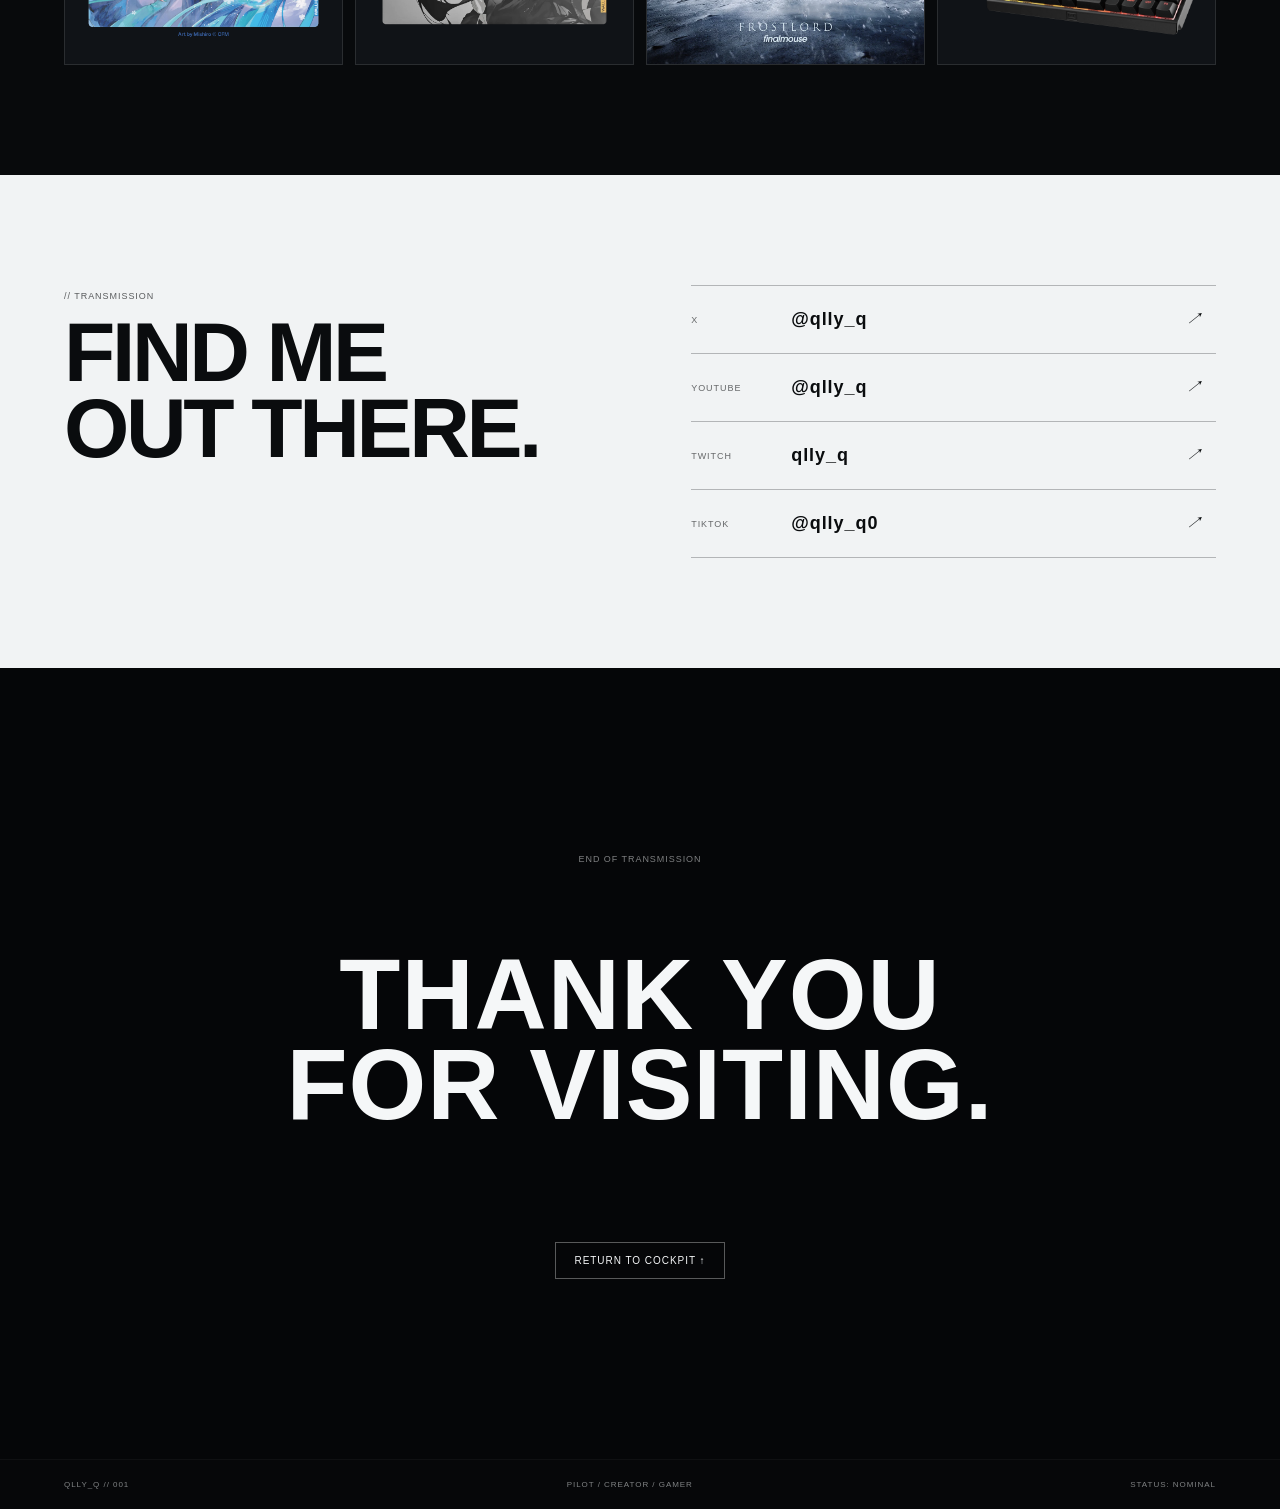
==== commit 8f089082: "Add files via upload" ====
--- a/index.html
+++ b/index.html
@@ -3,114 +3,51 @@
 <head>
 <meta charset="utf-8">
 <meta name="viewport" content="width=device-width, initial-scale=1, viewport-fit=cover">
-<title>QLLY_Q // 001 — PILOT / CREATOR / GAMER</title>
-<meta name="description" content="QLLY_Q — Pilot / Creator / Gamer.">
-<link rel="preload" as="image" href="hero-cockpit-overlay.png">
+<title>QLLY_Q // 001</title>
 <link rel="stylesheet" href="style.css">
 </head>
 <body>
 <div id="loader"><span>INITIALIZING VESSEL</span><b>QLLY_Q // 001</b></div>
-
 <header class="nav">
-  <a class="brand" href="#home">QLLY_Q <small>// 001</small></a>
-  <nav>
-    <a href="#home">01 HOME</a>
-    <a href="#profile">02 PROFILE</a>
-    <a href="#gear">03 GEAR</a>
-    <a href="#gallery">04 GALLERY</a>
-    <a href="#social">05 SOCIAL</a>
-  </nav>
-  <a class="contact" href="#social">CONTACT →</a>
+<a class="brand" href="#home">QLLY_Q <small>// 001</small></a>
+<nav><a href="#home">01 HOME</a><a href="#profile">02 PROFILE</a><a href="#gear">03 GEAR</a><a href="#gallery">04 GALLERY</a><a href="#social">05 SOCIAL</a></nav>
+<a class="contact" href="#social">CONTACT →</a>
 </header>
 
 <main>
 <section id="home" class="hero">
-  <div class="space-layer" aria-hidden="true">
-    <video id="spaceVideo" autoplay muted loop playsinline preload="auto" poster="hero-cockpit.png">
-      <source src="space.mp4" type="video/mp4">
-    </video>
-  </div>
-  <img class="hero-overlay" src="hero-cockpit-overlay.png" alt="">
-  <div class="hero-ui">
-    <div class="live">● SPACE FEED / ONLINE</div>
-    <div class="scroll">SCROLL <span>↓</span></div>
-  </div>
+  <div class="space-layer"><video id="spaceVideo" autoplay muted loop playsinline preload="auto" poster="hero-cockpit-cut.jpeg"><source src="space.mp4" type="video/mp4"></video></div>
+  <img class="cockpit-frame" src="hero-cockpit-window-transparent.png" alt="">
+  <div class="hero-ui"><div class="live">● SPACE FEED / ONLINE</div><div class="scroll">SCROLL <span>↓</span></div></div>
   <div class="hero-credit">SPACE VIDEO / PIXABAY ↗</div>
 </section>
 
 <section id="gear" class="section gear-section">
-  <div class="section-head">
-    <div><span>// EQUIPMENT</span><h2>MY GEAR</h2><p>TOOLS FOR A HIGHER PLAYGROUND.</p></div>
-    <span class="counter">07 UNITS / ONLINE</span>
-  </div>
-  <div class="gear-grid">
-    <a class="gear-card" href="https://finalmouse.com/products/ulx-frostlord" target="_blank" rel="noopener">
-      <span>01 / MOUSE</span><img src="frostlord.webp" alt="Finalmouse ULX Frostlord"><strong>Finalmouse<br>ULX Frostlord</strong><i>↗</i>
-    </a>
-    <a class="gear-card" href="https://wooting.io/ja/wooting-60he-v2" target="_blank" rel="noopener">
-      <span>02 / KEYBOARD</span><img src="wooting-60he-v2.webp" alt="Wooting 60HE v2"><strong>Wooting<br>60HE v2</strong><i>↗</i>
-    </a>
-    <a class="gear-card" href="https://wallhack.com/ja-jp/products/cr-005" target="_blank" rel="noopener">
-      <span>03 / MOUSEPAD</span><img src="cr-005.webp" alt="WALLHACK CR-005"><strong>WALLHACK<br>CR-005</strong><i>↗</i>
-    </a>
-    <a class="gear-card" href="https://wallhack.com/ja-jp/products/pro-sleeve" target="_blank" rel="noopener">
-      <span>04 / SLEEVE</span><img src="pro-sleeve.webp" alt="WALLHACK Pro Sleeve"><strong>WALLHACK<br>Pro Sleeve</strong><i>↗</i>
-    </a>
-    <a class="gear-card" href="https://wallhack.com/ja-jp/products/skates-dots" target="_blank" rel="noopener">
-      <span>05 / SKATES</span><img src="skates-dots.webp" alt="WALLHACK Skates Dots"><strong>WALLHACK<br>Skates / Dots</strong><i>↗</i>
-    </a>
-    <a class="gear-card" href="https://wallhack.com/ja-jp/products/sp-004-summer-miku" target="_blank" rel="noopener">
-      <span>06 / MOUSEPAD</span><img src="summer-miku.webp" alt="WALLHACK Summer Miku"><strong>WALLHACK<br>SP-004 Summer Miku</strong><i>↗</i>
-    </a>
-    <a class="gear-card" href="https://wallhack.com/ja-jp/products/sp-004-twin-pad" target="_blank" rel="noopener">
-      <span>07 / MOUSEPAD</span><img src="twin-pad.webp" alt="WALLHACK Twin Pad"><strong>WALLHACK<br>SP-004 Twin Pad</strong><i>↗</i>
-    </a>
-  </div>
-</section>
+<div class="section-head"><div><span>// EQUIPMENT</span><h2>MY GEAR</h2><p>TOOLS FOR A HIGHER PLAYGROUND.</p></div><span class="counter">07 UNITS / ONLINE</span></div>
+<div class="gear-grid">
+<a class="gear-card" href="https://finalmouse.com/products/ulx-frostlord" target="_blank" rel="noopener"><span>01 / MOUSE</span><img src="frostlord.webp" alt=""><strong>Finalmouse<br>ULX Frostlord</strong><i>↗</i></a>
+<a class="gear-card" href="https://wooting.io/ja/wooting-60he-v2" target="_blank" rel="noopener"><span>02 / KEYBOARD</span><img src="wooting-60he-v2.webp" alt=""><strong>Wooting<br>60HE v2</strong><i>↗</i></a>
+<a class="gear-card" href="https://wallhack.com/ja-jp/products/cr-005" target="_blank" rel="noopener"><span>03 / MOUSEPAD</span><img src="cr-005.webp" alt=""><strong>WALLHACK<br>CR-005</strong><i>↗</i></a>
+<a class="gear-card" href="https://wallhack.com/ja-jp/products/pro-sleeve" target="_blank" rel="noopener"><span>04 / SLEEVE</span><img src="pro-sleeve.webp" alt=""><strong>WALLHACK<br>Pro Sleeve</strong><i>↗</i></a>
+<a class="gear-card" href="https://wallhack.com/ja-jp/products/skates-dots" target="_blank" rel="noopener"><span>05 / SKATES</span><img src="skates-dots.webp" alt=""><strong>WALLHACK<br>Skates / Dots</strong><i>↗</i></a>
+<a class="gear-card" href="https://wallhack.com/ja-jp/products/sp-004-summer-miku" target="_blank" rel="noopener"><span>06 / MOUSEPAD</span><img src="summer-miku.webp" alt=""><strong>WALLHACK<br>SP-004 Summer Miku</strong><i>↗</i></a>
+<a class="gear-card" href="https://wallhack.com/ja-jp/products/sp-004-twin-pad" target="_blank" rel="noopener"><span>07 / MOUSEPAD</span><img src="twin-pad.webp" alt=""><strong>WALLHACK<br>SP-004 Twin Pad</strong><i>↗</i></a>
+</div></section>
 
 <section id="profile" class="section profile-section">
-  <div class="profile-photo"><img src="profile-icon.jpeg" alt="QLLY_Q profile icon"></div>
-  <div class="profile-copy">
-    <span>// PILOT DATABASE / QLLY_Q</span>
-    <h2>IRREGULAR<br>GAMING UNIT.</h2>
-    <p>Active on an irregular schedule.<br>PERFORMANCE: ABOVE STANDARD.</p>
-    <div class="specs">
-      <p><b>STATUS</b> ACTIVE / IRREGULAR</p>
-      <p><b>SPECIALTY</b> COMPETITIVE GAMING</p>
-      <p><b>ACTIVITY</b> UNSCHEDULED</p>
-    </div>
-    <div class="games"><span>VALORANT</span><span>APEX LEGENDS</span><span>THE FINALS</span><span>CALL OF DUTY</span></div>
-  </div>
-</section>
+<div class="profile-photo"><img src="profile-icon.jpeg" alt="QLLY_Q"></div>
+<div class="profile-copy"><span>// PILOT DATABASE / QLLY_Q</span><h2>IRREGULAR<br>GAMING UNIT.</h2><p>Active on an irregular schedule.<br>PERFORMANCE: ABOVE STANDARD.</p>
+<div class="specs"><p><b>STATUS</b> ACTIVE / IRREGULAR</p><p><b>SPECIALTY</b> COMPETITIVE GAMING</p><p><b>ACTIVITY</b> UNSCHEDULED</p></div>
+<div class="games"><span>VALORANT</span><span>APEX LEGENDS</span><span>THE FINALS</span><span>CALL OF DUTY</span></div></div></section>
 
-<section id="gallery" class="section gallery-section">
-  <div class="section-head"><div><span>// VISUAL LOG</span><h2>GALLERY</h2></div></div>
-  <div class="gallery-grid">
-    <a href="https://wallhack.com/ja-jp/products/sp-004-summer-miku" target="_blank" rel="noopener"><img src="summer-miku.webp" alt="Summer Miku"></a>
-    <a href="https://wallhack.com/ja-jp/products/sp-004-twin-pad" target="_blank" rel="noopener"><img src="twin-pad.webp" alt="Twin Pad"></a>
-    <a href="https://finalmouse.com/products/ulx-frostlord" target="_blank" rel="noopener"><img src="frostlord.webp" alt="ULX Frostlord"></a>
-    <a href="https://wooting.io/ja/wooting-60he-v2" target="_blank" rel="noopener"><img src="wooting-60he-v2-angle.webp" alt="Wooting 60HE v2"></a>
-  </div>
-</section>
+<section id="gallery" class="section gallery-section"><div class="section-head"><div><span>// VISUAL LOG</span><h2>GALLERY</h2></div></div>
+<div class="gallery-grid"><a href="https://wallhack.com/ja-jp/products/sp-004-summer-miku" target="_blank"><img src="summer-miku.webp" alt=""></a><a href="https://wallhack.com/ja-jp/products/sp-004-twin-pad" target="_blank"><img src="twin-pad.webp" alt=""></a><a href="https://finalmouse.com/products/ulx-frostlord" target="_blank"><img src="frostlord.webp" alt=""></a><a href="https://wooting.io/ja/wooting-60he-v2" target="_blank"><img src="wooting-60he-v2-angle.webp" alt=""></a></div></section>
 
-<section id="social" class="section social-section">
-  <div><span>// TRANSMISSION</span><h2>FIND ME<br>OUT THERE.</h2></div>
-  <div class="social-list">
-    <a href="https://x.com/qlly_q?s=11" target="_blank" rel="noopener"><span>X</span><b>@qlly_q</b><i>↗</i></a>
-    <a href="https://www.youtube.com/@qlly_q" target="_blank" rel="noopener"><span>YOUTUBE</span><b>@qlly_q</b><i>↗</i></a>
-    <a href="https://www.twitch.tv/qlly_q" target="_blank" rel="noopener"><span>TWITCH</span><b>qlly_q</b><i>↗</i></a>
-    <a href="https://www.tiktok.com/@qlly_q0" target="_blank" rel="noopener"><span>TIKTOK</span><b>@qlly_q0</b><i>↗</i></a>
-  </div>
-</section>
+<section id="social" class="section social-section"><div><span>// TRANSMISSION</span><h2>FIND ME<br>OUT THERE.</h2></div>
+<div class="social-list"><a href="https://x.com/qlly_q?s=11" target="_blank"><span>X</span><b>@qlly_q</b><i>↗</i></a><a href="https://www.youtube.com/@qlly_q" target="_blank"><span>YOUTUBE</span><b>@qlly_q</b><i>↗</i></a><a href="https://www.twitch.tv/qlly_q" target="_blank"><span>TWITCH</span><b>qlly_q</b><i>↗</i></a><a href="https://www.tiktok.com/@qlly_q0" target="_blank"><span>TIKTOK</span><b>@qlly_q0</b><i>↗</i></a></div></section>
 
-<section class="departure">
-  <span>END OF TRANSMISSION</span>
-  <h2>THANK YOU<br>FOR VISITING.</h2>
-  <a href="#home">RETURN TO COCKPIT ↑</a>
-</section>
+<section class="departure"><span>END OF TRANSMISSION</span><h2>THANK YOU<br>FOR VISITING.</h2><a href="#home">RETURN TO COCKPIT ↑</a></section>
 </main>
-
 <footer><span>QLLY_Q // 001</span><span>PILOT / CREATOR / GAMER</span><span>STATUS: NOMINAL</span></footer>
 <script src="script.js"></script>
-</body>
-</html>
+</body></html>
--- a/style.css
+++ b/style.css
@@ -1 +1 @@
-*{box-sizing:border-box}html{scroll-behavior:smooth}body{margin:0;background:#080a0c;color:#f5f7f8;font-family:Arial,Helvetica,sans-serif;letter-spacing:.06em}a{color:inherit;text-decoration:none}.nav{position:fixed;z-index:20;top:0;left:0;right:0;height:76px;display:flex;align-items:center;justify-content:space-between;padding:0 4vw;background:linear-gradient(#07090bcc,transparent);font-size:11px}.brand{font-weight:800;font-size:16px}.brand small{display:block;font-size:8px;opacity:.65}.nav nav{display:flex;gap:30px}.nav nav a,.contact{opacity:.78}.nav nav a:hover,.contact:hover{opacity:1}.contact{border:1px solid #ffffff55;padding:9px 14px;border-radius:2px}.hero{position:relative;height:100svh;min-height:620px;overflow:hidden;background:#080a0c}.space-layer,.hero-overlay{position:absolute;inset:0;width:100%;height:100%;object-fit:cover;object-position:center}.space-layer{z-index:0}.space-layer video{width:100%;height:100%;object-fit:cover;object-position:center;display:block}.hero-overlay{z-index:2;pointer-events:none}.hero-ui{position:absolute;z-index:5;inset:0;pointer-events:none}.live{position:absolute;right:4vw;top:16%;font-size:9px}.live:first-letter{color:#fff}.scroll{position:absolute;left:50%;bottom:5%;transform:translateX(-50%);font-size:10px}.scroll span{display:block;text-align:center;font-size:20px;margin-top:8px}.hero-credit{position:absolute;z-index:6;right:4vw;bottom:3%;font-size:8px;opacity:.65}.section{padding:110px 5vw;background:#080a0c}.section-head{display:flex;justify-content:space-between;align-items:end;margin-bottom:38px}.section-head span,.profile-copy>span,.social-section>div>span{font-size:9px;opacity:.65}.section h2{font-size:clamp(42px,7vw,84px);line-height:.9;margin:12px 0 0;letter-spacing:-.04em}.section-head p{font-size:11px;opacity:.65}.counter{font-size:9px}.gear-grid{display:grid;grid-template-columns:repeat(4,1fr);gap:12px}.gear-card{position:relative;min-height:360px;padding:16px;border:1px solid #ffffff1c;background:linear-gradient(145deg,#15181c,#090b0d);overflow:hidden;transition:.3s}.gear-card:hover{transform:translateY(-5px);border-color:#ffffff66}.gear-card>span{font-size:9px;opacity:.6}.gear-card img{width:100%;height:245px;object-fit:contain;display:block;margin:8px 0}.gear-card strong{font-size:13px;line-height:1.35}.gear-card i{position:absolute;right:17px;bottom:18px;font-style:normal}.profile-section{display:grid;grid-template-columns:1fr 1.2fr;gap:7vw;align-items:center;background:#f1f3f4;color:#0a0c0e}.profile-photo{border:1px solid #0b0d0f33;padding:12px}.profile-photo img{display:block;width:100%;max-height:620px;object-fit:contain}.profile-copy h2{font-size:clamp(40px,6vw,80px)}.profile-copy>p{line-height:1.8;font-size:13px}.specs{margin:35px 0;border-top:1px solid #0b0d0f33}.specs p{margin:0;padding:14px 0;border-bottom:1px solid #0b0d0f33;font-size:10px}.specs b{display:inline-block;width:120px}.games{display:flex;flex-wrap:wrap;gap:7px}.games span{border:1px solid #0b0d0f44;padding:8px 10px;font-size:9px}.gallery-grid{display:grid;grid-template-columns:repeat(4,1fr);gap:12px}.gallery-grid a{aspect-ratio:1;overflow:hidden;border:1px solid #ffffff1c;background:#101317}.gallery-grid img{width:100%;height:100%;object-fit:contain;transition:.4s}.gallery-grid a:hover img{transform:scale(1.04)}.social-section{display:grid;grid-template-columns:1fr 1fr;gap:8vw;align-items:start;background:#f1f3f4;color:#0a0c0e}.social-list{border-top:1px solid #0b0d0f44}.social-list a{display:grid;grid-template-columns:100px 1fr 30px;align-items:center;padding:23px 0;border-bottom:1px solid #0b0d0f44}.social-list span{font-size:9px;opacity:.6}.social-list b{font-size:18px}.social-list i{font-style:normal}.departure{text-align:center;padding:180px 5vw;background:#050608}.departure span{font-size:9px;opacity:.5}.departure h2{font-size:clamp(45px,8vw,100px);line-height:.9}.departure a{display:inline-block;margin-top:30px;border:1px solid #fff5;padding:12px 18px;font-size:10px}footer{display:flex;justify-content:space-between;padding:20px 5vw;font-size:8px;opacity:.5;background:#050608;border-top:1px solid #fff1}@media(max-width:900px){.nav nav{display:none}.gear-grid{grid-template-columns:repeat(2,1fr)}.gallery-grid{grid-template-columns:repeat(2,1fr)}.profile-section,.social-section{grid-template-columns:1fr}.profile-photo{max-width:500px}.hero{min-height:560px}}@media(max-width:520px){.gear-grid{grid-template-columns:1fr}.gear-card{min-height:330px}.gear-card img{height:220px}.section{padding:80px 5vw}.hero-credit{font-size:7px}.nav{height:60px}.contact{display:none}}#loader{position:fixed;z-index:100;inset:0;background:#080a0c;display:flex;flex-direction:column;align-items:center;justify-content:center;font-size:10px;gap:10px;transition:opacity .5s}#loader b{font-size:18px}
+*{box-sizing:border-box}html{scroll-behavior:smooth}body{margin:0;background:#080a0c;color:#f5f7f8;font-family:Arial,Helvetica,sans-serif;letter-spacing:.06em}a{color:inherit;text-decoration:none}.nav{position:fixed;z-index:20;top:0;left:0;right:0;height:76px;display:flex;align-items:center;justify-content:space-between;padding:0 4vw;background:linear-gradient(#07090bcc,transparent);font-size:11px}.brand{font-weight:800;font-size:16px}.brand small{display:block;font-size:8px;opacity:.65}.nav nav{display:flex;gap:30px}.nav nav a,.contact{opacity:.78}.contact{border:1px solid #ffffff55;padding:9px 14px}.hero{position:relative;height:100svh;min-height:620px;overflow:hidden;background:#050608}.space-layer{position:absolute;inset:0;z-index:0;overflow:hidden;background:#050608}.space-layer video{width:100%;height:100%;object-fit:cover;display:block}.cockpit-frame{position:absolute;inset:0;width:100%;height:100%;object-fit:cover;z-index:2;pointer-events:none}.hero-ui{position:absolute;inset:0;z-index:5;pointer-events:none}.live{position:absolute;right:4vw;top:16%;font-size:9px}.scroll{position:absolute;left:50%;bottom:5%;transform:translateX(-50%);font-size:10px}.scroll span{display:block;text-align:center;font-size:20px;margin-top:8px}.hero-credit{position:absolute;z-index:6;right:4vw;bottom:3%;font-size:8px;opacity:.65}.section{padding:110px 5vw;background:#080a0c}.section-head{display:flex;justify-content:space-between;align-items:end;margin-bottom:38px}.section-head span,.profile-copy>span,.social-section>div>span{font-size:9px;opacity:.65}.section h2{font-size:clamp(42px,7vw,84px);line-height:.9;margin:12px 0 0;letter-spacing:-.04em}.section-head p{font-size:11px;opacity:.65}.gear-grid{display:grid;grid-template-columns:repeat(4,1fr);gap:12px}.gear-card{position:relative;min-height:360px;padding:16px;border:1px solid #ffffff1c;background:linear-gradient(145deg,#15181c,#090b0d);overflow:hidden;transition:.3s}.gear-card:hover{transform:translateY(-5px);border-color:#ffffff66}.gear-card>span{font-size:9px;opacity:.6}.gear-card img{width:100%;height:245px;object-fit:contain;display:block;margin:8px 0}.gear-card strong{font-size:13px;line-height:1.35}.gear-card i{position:absolute;right:17px;bottom:18px}.profile-section{display:grid;grid-template-columns:1fr 1.2fr;gap:7vw;align-items:center;background:#f1f3f4;color:#0a0c0e}.profile-photo{border:1px solid #0b0d0f33;padding:12px}.profile-photo img{display:block;width:100%;max-height:620px;object-fit:contain}.profile-copy h2{font-size:clamp(40px,6vw,80px)}.profile-copy>p{line-height:1.8;font-size:13px}.specs{margin:35px 0;border-top:1px solid #0b0d0f33}.specs p{margin:0;padding:14px 0;border-bottom:1px solid #0b0d0f33;font-size:10px}.specs b{display:inline-block;width:120px}.games{display:flex;flex-wrap:wrap;gap:7px}.games span{border:1px solid #0b0d0f44;padding:8px 10px;font-size:9px}.gallery-grid{display:grid;grid-template-columns:repeat(4,1fr);gap:12px}.gallery-grid a{aspect-ratio:1;overflow:hidden;border:1px solid #ffffff1c;background:#101317}.gallery-grid img{width:100%;height:100%;object-fit:contain}.social-section{display:grid;grid-template-columns:1fr 1fr;gap:8vw;align-items:start;background:#f1f3f4;color:#0a0c0e}.social-list{border-top:1px solid #0b0d0f44}.social-list a{display:grid;grid-template-columns:100px 1fr 30px;align-items:center;padding:23px 0;border-bottom:1px solid #0b0d0f44}.social-list span{font-size:9px;opacity:.6}.social-list b{font-size:18px}.departure{text-align:center;padding:180px 5vw;background:#050608}.departure span{font-size:9px;opacity:.5}.departure h2{font-size:clamp(45px,8vw,100px);line-height:.9}.departure a{display:inline-block;margin-top:30px;border:1px solid #fff5;padding:12px 18px;font-size:10px}footer{display:flex;justify-content:space-between;padding:20px 5vw;font-size:8px;opacity:.5;background:#050608;border-top:1px solid #fff1}@media(max-width:900px){.nav nav{display:none}.gear-grid{grid-template-columns:repeat(2,1fr)}.gallery-grid{grid-template-columns:repeat(2,1fr)}.profile-section,.social-section{grid-template-columns:1fr}}@media(max-width:520px){.gear-grid{grid-template-columns:1fr}.section{padding:80px 5vw}.nav{height:60px}.contact{display:none}}#loader{position:fixed;z-index:100;inset:0;background:#080a0c;display:flex;flex-direction:column;align-items:center;justify-content:center;font-size:10px;gap:10px;transition:opacity .5s}#loader b{font-size:18px}
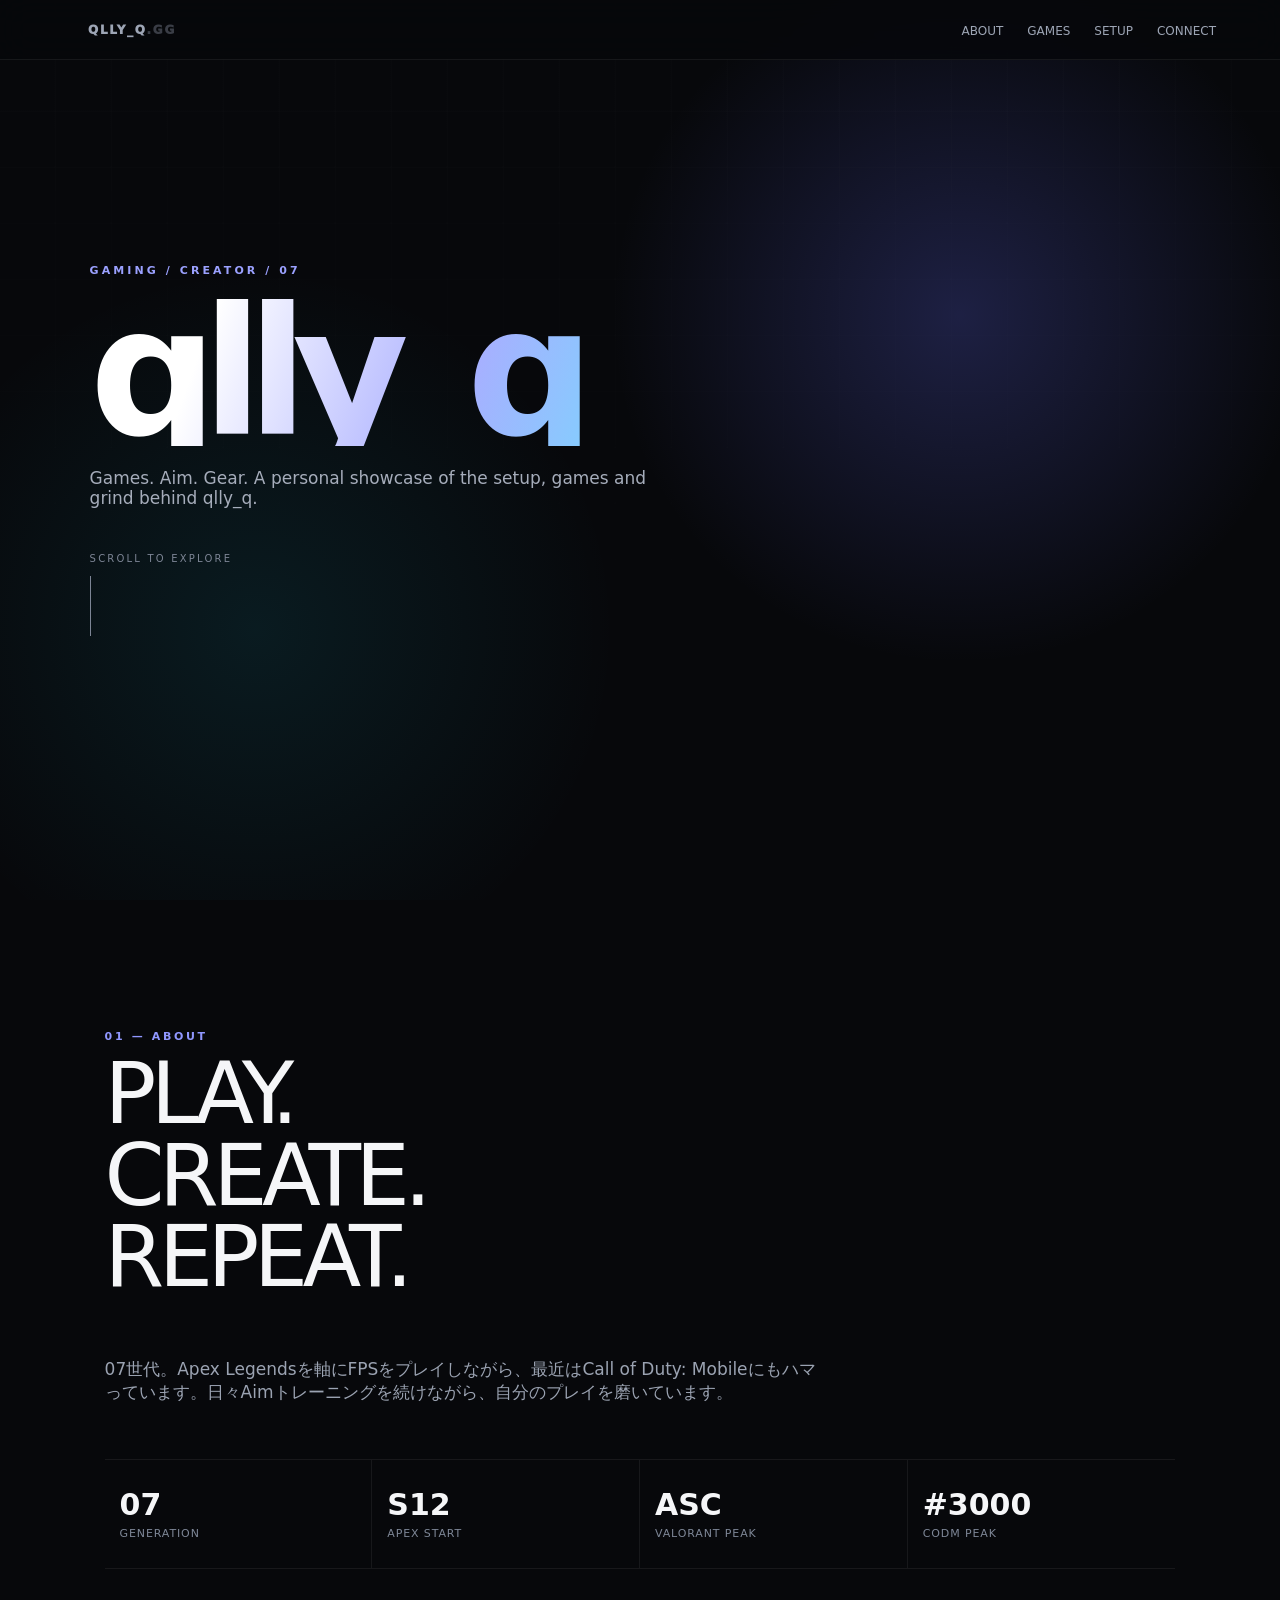
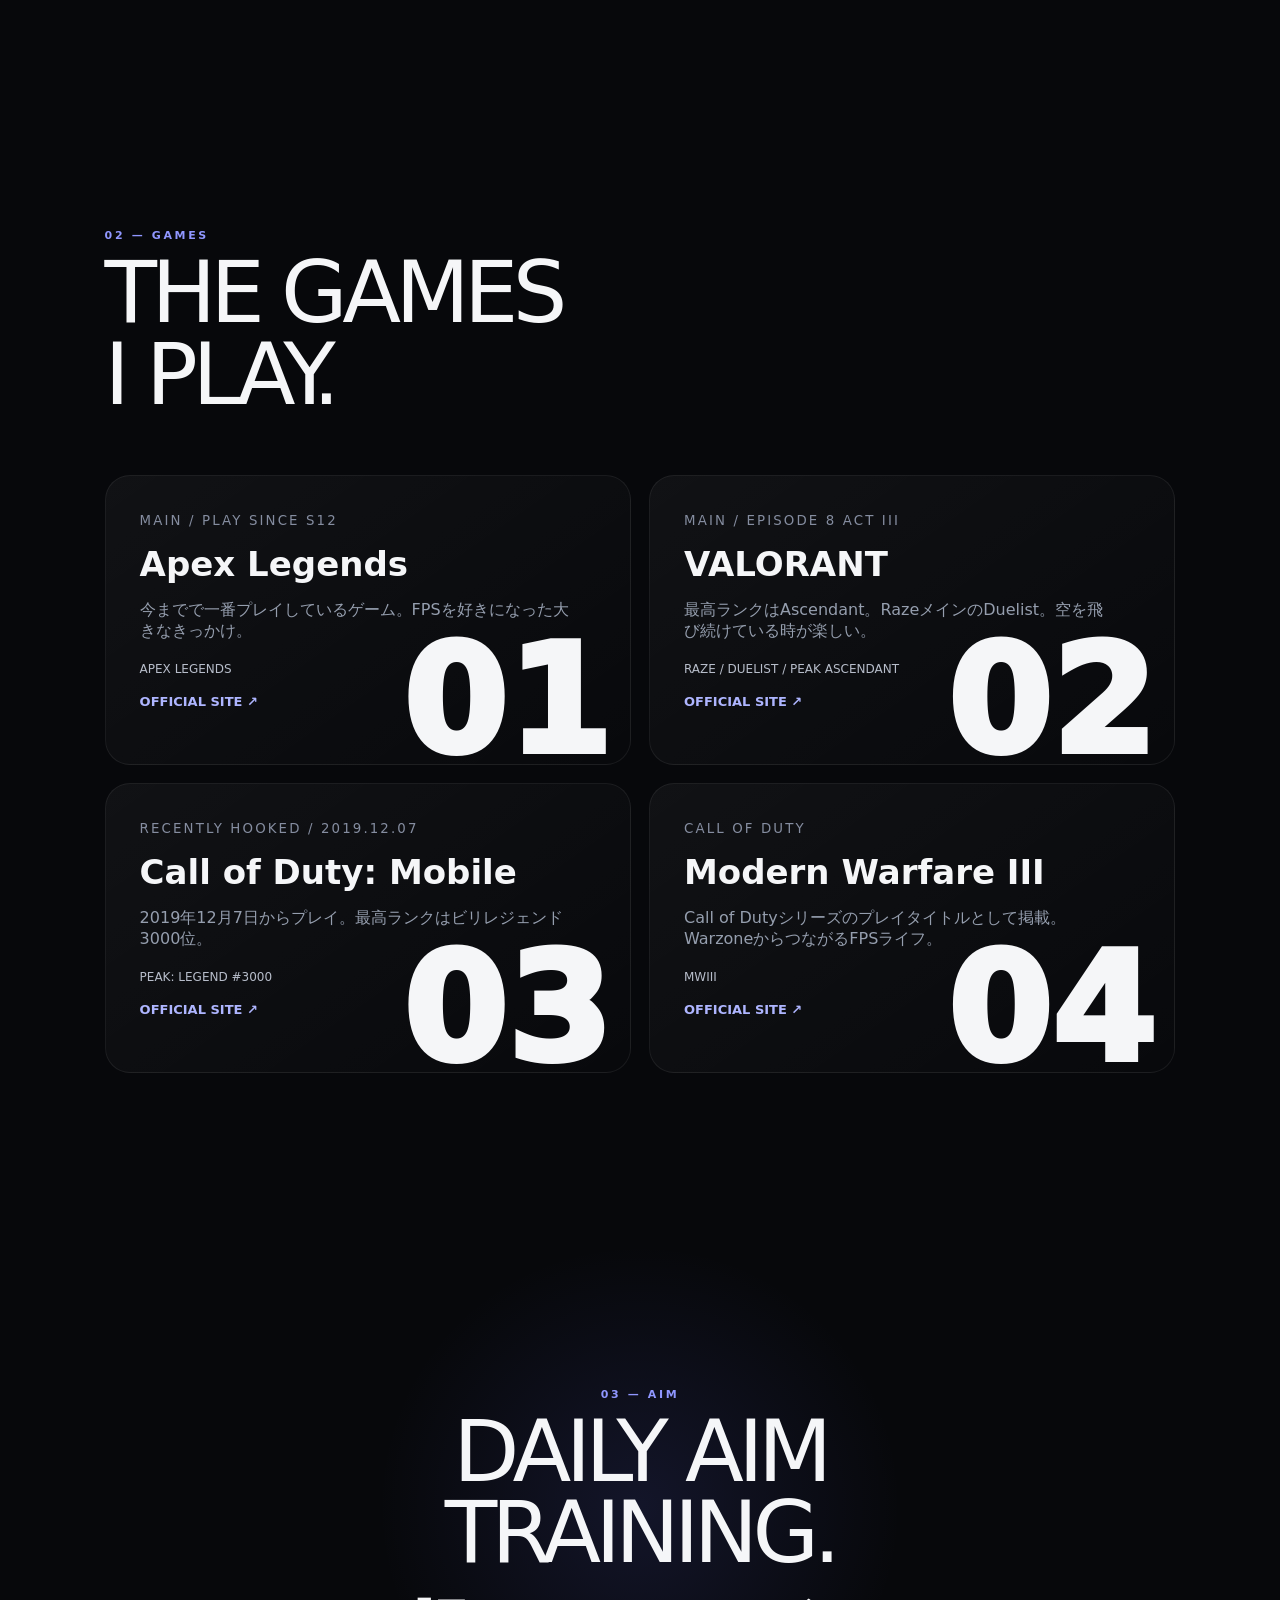
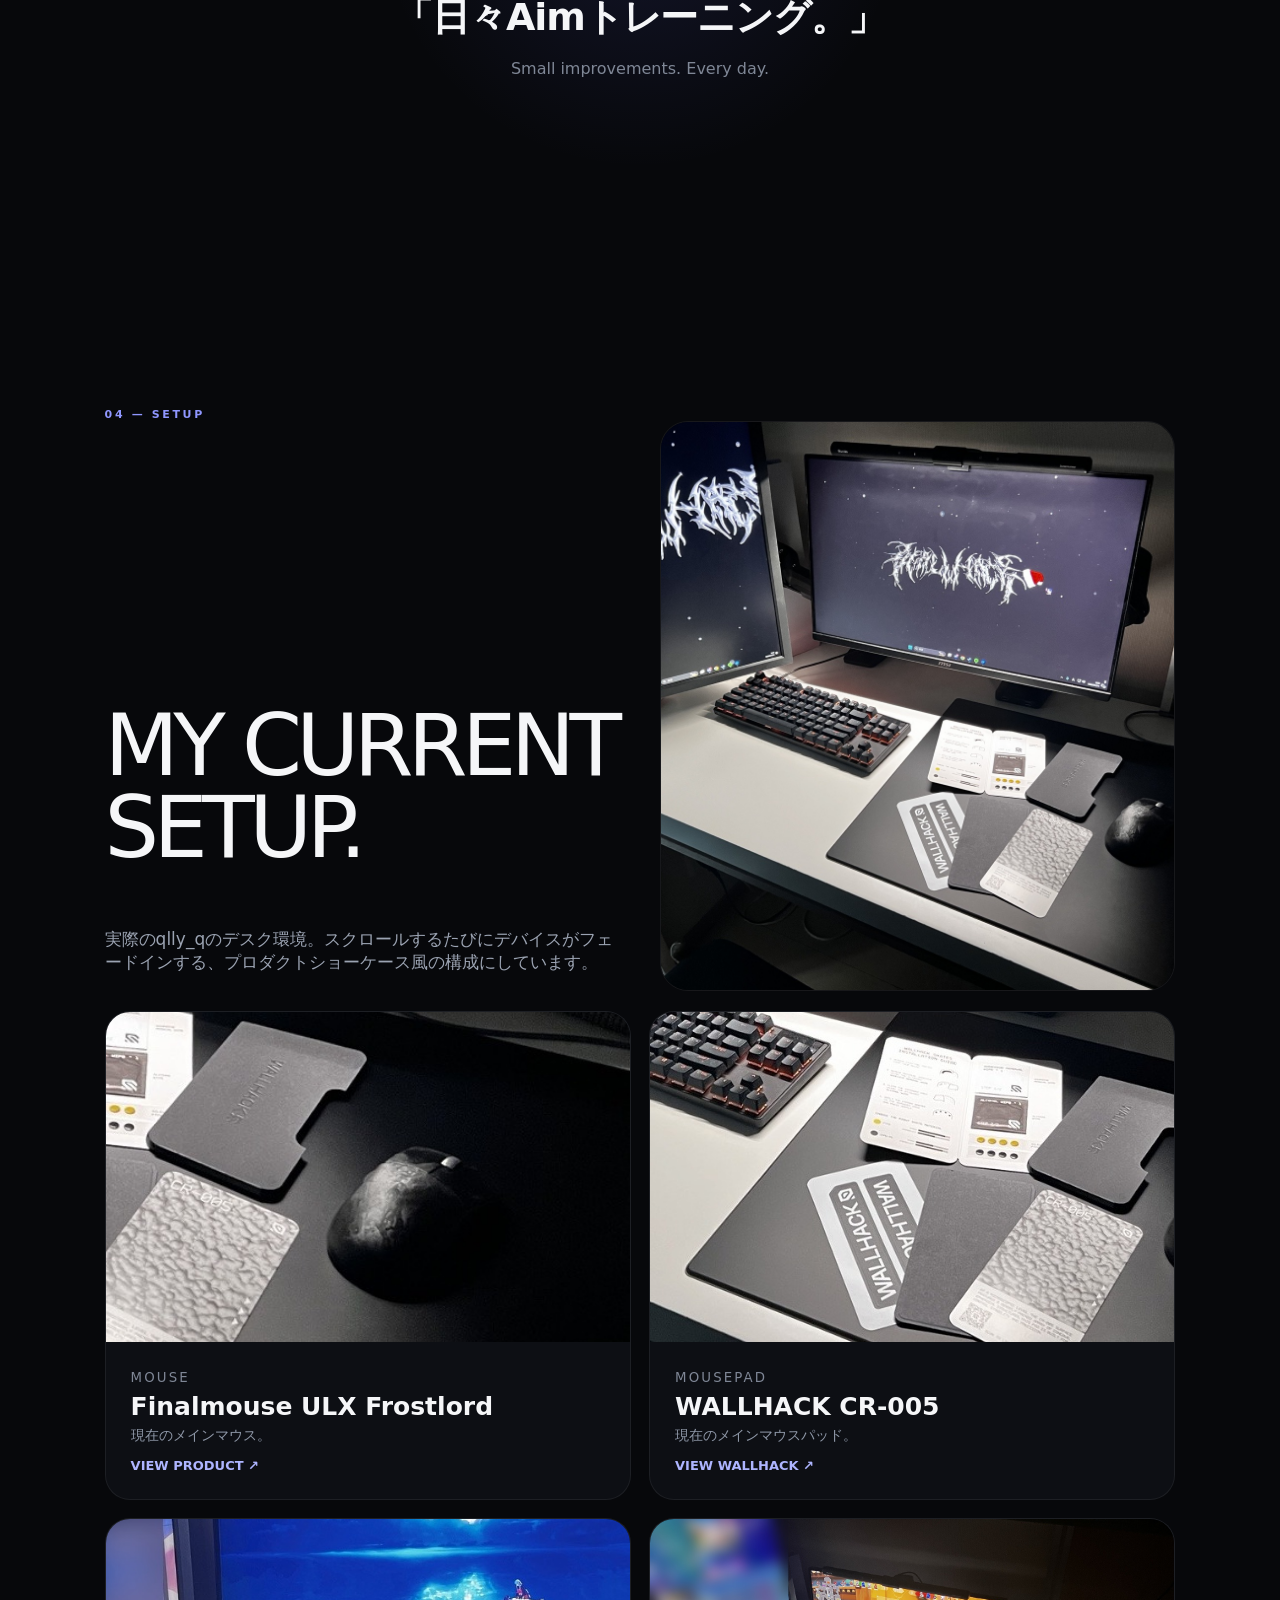
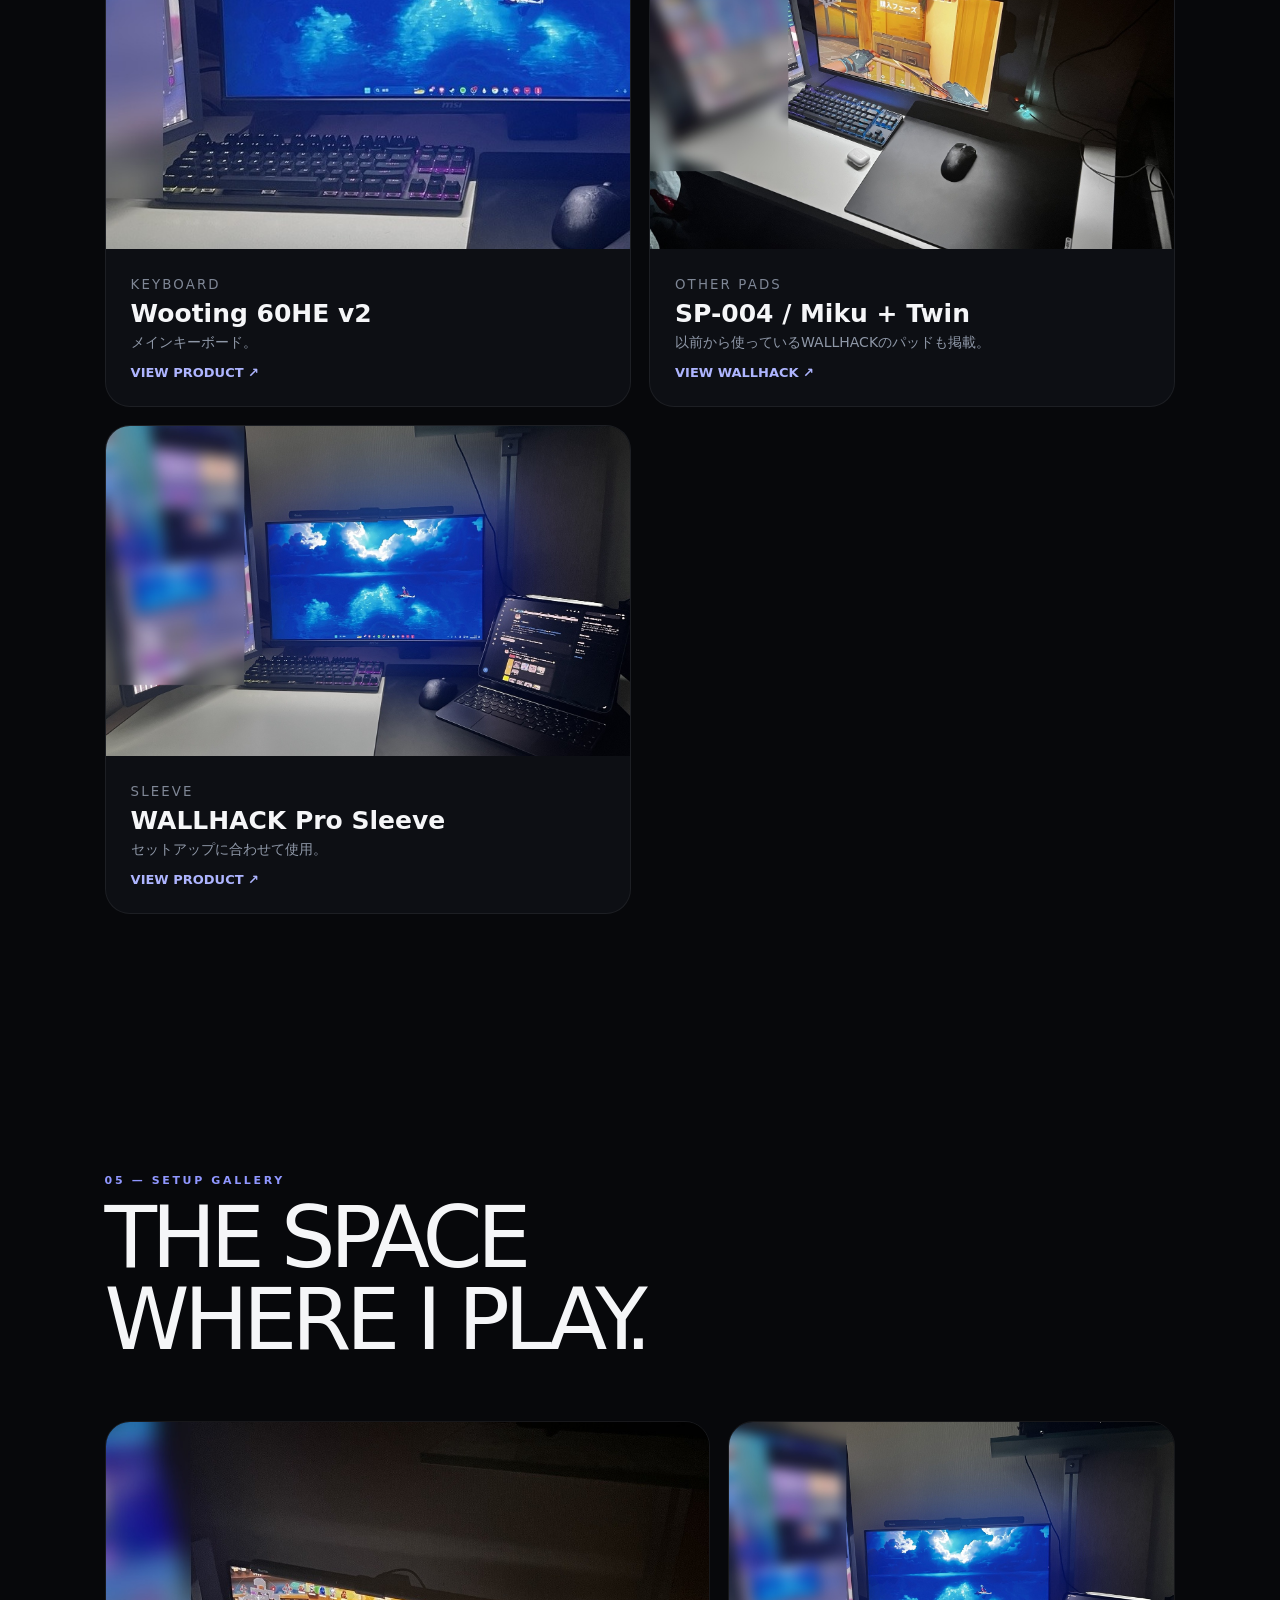
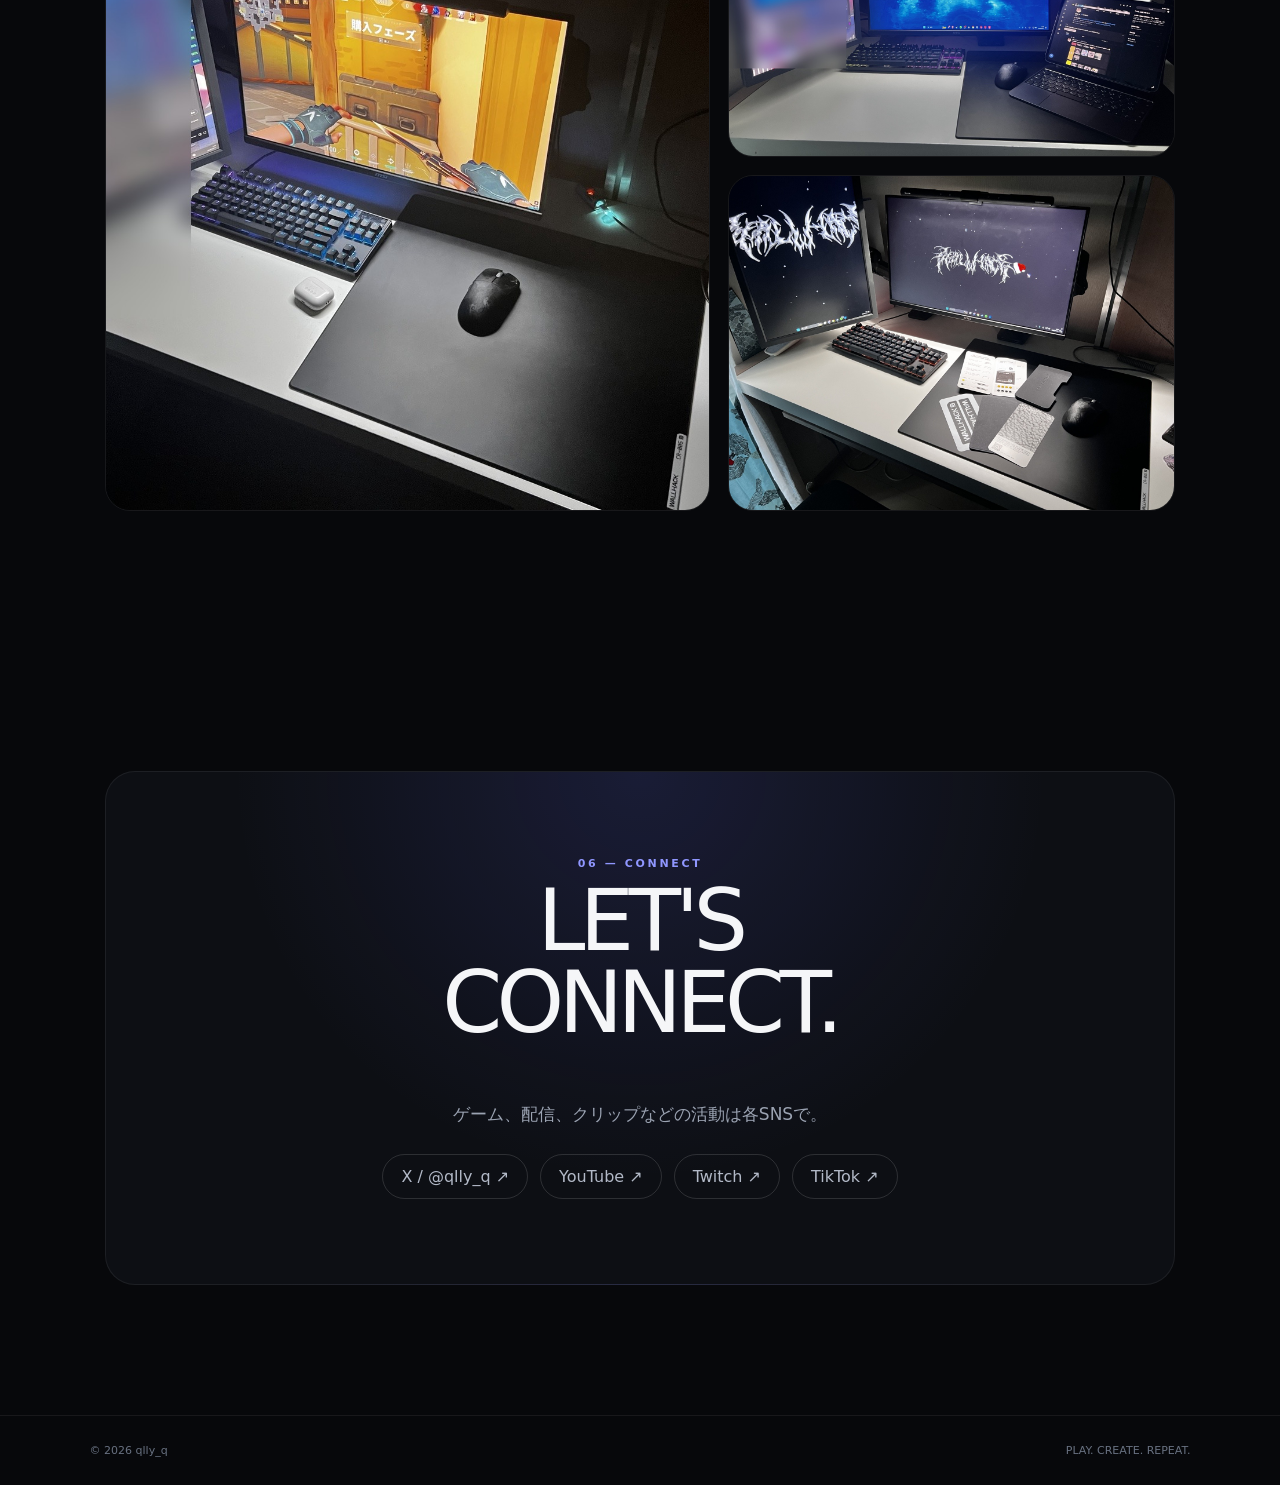
==== commit 0121df4b: "Add files via upload" ====
--- a/index.html
+++ b/index.html
@@ -1,53 +1,39 @@
 <!doctype html>
-<html lang="ja">
-<head>
-<meta charset="utf-8">
-<meta name="viewport" content="width=device-width, initial-scale=1, viewport-fit=cover">
-<title>QLLY_Q // 001</title>
-<link rel="stylesheet" href="style.css">
-</head>
-<body>
-<div id="loader"><span>INITIALIZING VESSEL</span><b>QLLY_Q // 001</b></div>
-<header class="nav">
-<a class="brand" href="#home">QLLY_Q <small>// 001</small></a>
-<nav><a href="#home">01 HOME</a><a href="#profile">02 PROFILE</a><a href="#gear">03 GEAR</a><a href="#gallery">04 GALLERY</a><a href="#social">05 SOCIAL</a></nav>
-<a class="contact" href="#social">CONTACT →</a>
-</header>
-
-<main>
-<section id="home" class="hero">
-  <div class="space-layer"><video id="spaceVideo" autoplay muted loop playsinline preload="auto" poster="hero-cockpit-cut.jpeg"><source src="space.mp4" type="video/mp4"></video></div>
-  <img class="cockpit-frame" src="hero-cockpit-window-transparent.png" alt="">
-  <div class="hero-ui"><div class="live">● SPACE FEED / ONLINE</div><div class="scroll">SCROLL <span>↓</span></div></div>
-  <div class="hero-credit">SPACE VIDEO / PIXABAY ↗</div>
-</section>
-
-<section id="gear" class="section gear-section">
-<div class="section-head"><div><span>// EQUIPMENT</span><h2>MY GEAR</h2><p>TOOLS FOR A HIGHER PLAYGROUND.</p></div><span class="counter">07 UNITS / ONLINE</span></div>
+<html lang="ja"><head><meta charset="utf-8"><meta name="viewport" content="width=device-width,initial-scale=1"><title>qlly_q — Gaming Creator</title>
+<style>
+*{box-sizing:border-box}html{scroll-behavior:smooth}body{margin:0;background:#07080b;color:#f5f6f8;font-family:Inter,system-ui,-apple-system,BlinkMacSystemFont,"Segoe UI",sans-serif;overflow-x:hidden}a{text-decoration:none;color:inherit}
+.nav{position:fixed;z-index:50;top:0;left:0;right:0;padding:20px 5vw;display:flex;justify-content:space-between;align-items:center;background:#07080bd9;backdrop-filter:blur(16px);border-bottom:1px solid #fff1}.logo{font-weight:950;letter-spacing:.14em}.logo i{font-style:normal;opacity:.35}.nav a{font-size:12px;color:#9da5b5;margin-left:24px}.nav a:hover{color:#fff}
+.hero{height:100vh;min-height:680px;display:flex;align-items:center;padding:10vh 7vw;position:relative;overflow:hidden;background:radial-gradient(circle at 75% 35%,#6870ff3b,transparent 31%),radial-gradient(circle at 20% 70%,#22d3ee18,transparent 30%)}.hero-bg{position:absolute;inset:0;background-image:linear-gradient(#fff0 96%,#ffffff08 100%),linear-gradient(90deg,#fff0 96%,#ffffff08 100%);background-size:56px 56px;opacity:.45;mask-image:linear-gradient(#000,transparent 85%)}.hero-copy{position:relative;z-index:1}.eyebrow{font-size:11px;letter-spacing:.28em;color:#9ba1ff;font-weight:850}.hero h1{font-size:clamp(78px,14vw,190px);line-height:.82;letter-spacing:-.09em;margin:22px 0;background:linear-gradient(110deg,#fff 20%,#a9aeff 62%,#70defd);color:transparent;background-clip:text;-webkit-background-clip:text}.hero p{max-width:590px;color:#a6adbb;font-size:17px}.scroll{margin-top:45px;color:#7d8595;font-size:10px;letter-spacing:.22em}.scroll b{display:block;width:1px;height:60px;background:#7d8595;margin-top:12px;animation:scroll 1.8s infinite}@keyframes scroll{50%{transform:scaleY(.35);transform-origin:top}100%{transform:scaleY(1)}}
+section{max-width:1250px;margin:auto;padding:130px 7vw}.sectionno{color:#9097ff;font-size:11px;letter-spacing:.24em;font-weight:850}.heading{font-size:clamp(42px,7vw,86px);line-height:.95;letter-spacing:-.065em;margin:10px 0 60px}.intro{max-width:720px;color:#9ba3b2;font-size:17px}.stats{display:grid;grid-template-columns:repeat(4,1fr);border-top:1px solid #fff1;border-bottom:1px solid #fff1;margin-top:55px}.stat{padding:27px 15px;border-right:1px solid #fff1}.stat:last-child{border:0}.stat strong{display:block;font-size:30px}.stat span{font-size:11px;color:#7e8797;letter-spacing:.08em}
+.games{display:grid;grid-template-columns:repeat(2,1fr);gap:18px}.game{min-height:290px;padding:34px;border:1px solid #fff1;border-radius:25px;background:linear-gradient(145deg,#ffffff0b,#ffffff02);position:relative;overflow:hidden;transition:.4s}.game:after{content:attr(data-num);position:absolute;right:20px;bottom:-25px;font-size:150px;font-weight:950;color:#fff04}.game:hover{transform:translateY(-6px);border-color:#9ba0ff55}.game>*{position:relative;z-index:1}.game small{color:#858da0;letter-spacing:.16em}.game h3{font-size:34px;margin:15px 0 7px}.game p{color:#959eae;max-width:430px}.game .meta{font-size:12px;color:#b7bdca;margin-top:20px}.game .official{display:inline-block;margin-top:18px;color:#aeb5ff;font-weight:800;font-size:13px}
+.aim{min-height:75vh;display:grid;place-items:center;text-align:center;background:radial-gradient(circle at 50% 45%,#6870ff20,transparent 36%)}.aim .heading{margin-bottom:18px}.quote{font-size:clamp(22px,3vw,38px);font-weight:800;letter-spacing:-.03em}.aim p{color:#7f8796}
+.setup-intro{display:grid;grid-template-columns:1fr 1fr;gap:40px;align-items:end}.setup-photo{width:100%;height:570px;object-fit:cover;border-radius:28px;border:1px solid #fff1}.gear-grid{display:grid;grid-template-columns:1fr 1fr;gap:18px;margin-top:20px}.gear{border:1px solid #fff1;border-radius:25px;overflow:hidden;background:#0d0f14;transition:.4s}.gear:hover{transform:translateY(-5px);border-color:#9ba0ff55}.gear img{width:100%;height:330px;display:block;object-fit:cover;background:#090a0e}.gear .info{padding:25px}.gear small{color:#7f8796;letter-spacing:.16em}.gear h3{font-size:25px;margin:6px 0}.gear p{color:#8f98a8;font-size:14px;margin:0}.product{display:inline-block;color:#aeb5ff;font-weight:800;font-size:13px;margin-top:13px}
+.gallery{display:grid;grid-template-columns:1.15fr .85fr;gap:18px}.gallery img{width:100%;height:100%;min-height:330px;object-fit:cover;border-radius:25px;border:1px solid #fff1}.gallery .stack{display:grid;gap:18px}.gallery .stack img{min-height:250px}
+.connect{text-align:center}.connectbox{padding:85px 25px;border:1px solid #fff1;border-radius:30px;background:radial-gradient(circle at 50% 0,#646bff25,transparent 55%),#0d0f14}.socials{display:flex;justify-content:center;gap:12px;flex-wrap:wrap;margin-top:28px}.pill{padding:12px 18px;border:1px solid #fff2;border-radius:999px;color:#b2b9c7}.pill:hover{border-color:#fff7}
+footer{padding:28px 7vw;border-top:1px solid #fff1;color:#687181;font-size:11px;display:flex;justify-content:space-between}
+.reveal{opacity:0;transform:translateY(55px);transition:opacity .9s ease,transform .9s ease}.reveal.show{opacity:1;transform:none}.delay1{transition-delay:.12s}.delay2{transition-delay:.24s}
+@media(max-width:800px){.links{display:none}.hero{min-height:620px}.stats{grid-template-columns:1fr 1fr}.stat:nth-child(2){border-right:0}.stat:nth-child(-n+2){border-bottom:1px solid #fff1}.games,.gear-grid,.gallery,.setup-intro{grid-template-columns:1fr}.setup-photo{height:350px}.gear img{height:250px}section{padding:90px 6vw}.hero{padding-left:6vw;padding-right:6vw}}
+</style></head><body>
+<nav class="nav"><a class="logo" href="#">QLLY_Q<i>.GG</i></a><div class="links"><a href="#about">ABOUT</a><a href="#games">GAMES</a><a href="#setup">SETUP</a><a href="#connect">CONNECT</a></div></nav>
+<header class="hero"><div class="hero-bg"></div><div class="hero-copy reveal"><div class="eyebrow">GAMING / CREATOR / 07</div><h1>qlly_q</h1><p>Games. Aim. Gear. A personal showcase of the setup, games and grind behind qlly_q.</p><div class="scroll">SCROLL TO EXPLORE<b></b></div></div></header>
+<section id="about" class="reveal"><div class="sectionno">01 — ABOUT</div><div class="heading">PLAY.<br>CREATE.<br>REPEAT.</div><p class="intro">07世代。Apex Legendsを軸にFPSをプレイしながら、最近はCall of Duty: Mobileにもハマっています。日々Aimトレーニングを続けながら、自分のプレイを磨いています。</p><div class="stats"><div class="stat"><strong>07</strong><span>GENERATION</span></div><div class="stat"><strong>S12</strong><span>APEX START</span></div><div class="stat"><strong>ASC</strong><span>VALORANT PEAK</span></div><div class="stat"><strong>#3000</strong><span>CODM PEAK</span></div></div></section>
+<section id="games" class="reveal"><div class="sectionno">02 — GAMES</div><div class="heading">THE GAMES<br>I PLAY.</div><div class="games">
+<article class="game" data-num="01"><small>MAIN / PLAY SINCE S12</small><h3>Apex Legends</h3><p>今までで一番プレイしているゲーム。FPSを好きになった大きなきっかけ。</p><div class="meta">APEX LEGENDS</div><a class="official" href="https://www.ea.com/ja-jp/games/apex-legends" target="_blank">OFFICIAL SITE ↗</a></article>
+<article class="game" data-num="02"><small>MAIN / EPISODE 8 ACT III</small><h3>VALORANT</h3><p>最高ランクはAscendant。RazeメインのDuelist。空を飛び続けている時が楽しい。</p><div class="meta">RAZE / DUELIST / PEAK ASCENDANT</div><a class="official" href="https://playvalorant.com/ja-jp/" target="_blank">OFFICIAL SITE ↗</a></article>
+<article class="game" data-num="03"><small>RECENTLY HOOKED / 2019.12.07</small><h3>Call of Duty: Mobile</h3><p>2019年12月7日からプレイ。最高ランクはビリレジェンド3000位。</p><div class="meta">PEAK: LEGEND #3000</div><a class="official" href="https://www.callofduty.com/ja/mobile" target="_blank">OFFICIAL SITE ↗</a></article>
+<article class="game" data-num="04"><small>CALL OF DUTY</small><h3>Modern Warfare III</h3><p>Call of Dutyシリーズのプレイタイトルとして掲載。WarzoneからつながるFPSライフ。</p><div class="meta">MWIII</div><a class="official" href="https://www.callofduty.com/ja/modernwarfare3" target="_blank">OFFICIAL SITE ↗</a></article>
+</div></section>
+<section class="aim reveal"><div><div class="sectionno">03 — AIM</div><div class="heading">DAILY AIM<br>TRAINING.</div><div class="quote">「日々Aimトレーニング。」</div><p>Small improvements. Every day.</p></div></section>
+<section id="setup" class="reveal"><div class="sectionno">04 — SETUP</div><div class="setup-intro"><div><div class="heading">MY CURRENT<br>SETUP.</div><p class="intro">実際のqlly_qのデスク環境。スクロールするたびにデバイスがフェードインする、プロダクトショーケース風の構成にしています。</p></div><img class="setup-photo" src="setup1.jpg" alt="qlly_q gaming setup"></div>
 <div class="gear-grid">
-<a class="gear-card" href="https://finalmouse.com/products/ulx-frostlord" target="_blank" rel="noopener"><span>01 / MOUSE</span><img src="frostlord.webp" alt=""><strong>Finalmouse<br>ULX Frostlord</strong><i>↗</i></a>
-<a class="gear-card" href="https://wooting.io/ja/wooting-60he-v2" target="_blank" rel="noopener"><span>02 / KEYBOARD</span><img src="wooting-60he-v2.webp" alt=""><strong>Wooting<br>60HE v2</strong><i>↗</i></a>
-<a class="gear-card" href="https://wallhack.com/ja-jp/products/cr-005" target="_blank" rel="noopener"><span>03 / MOUSEPAD</span><img src="cr-005.webp" alt=""><strong>WALLHACK<br>CR-005</strong><i>↗</i></a>
-<a class="gear-card" href="https://wallhack.com/ja-jp/products/pro-sleeve" target="_blank" rel="noopener"><span>04 / SLEEVE</span><img src="pro-sleeve.webp" alt=""><strong>WALLHACK<br>Pro Sleeve</strong><i>↗</i></a>
-<a class="gear-card" href="https://wallhack.com/ja-jp/products/skates-dots" target="_blank" rel="noopener"><span>05 / SKATES</span><img src="skates-dots.webp" alt=""><strong>WALLHACK<br>Skates / Dots</strong><i>↗</i></a>
-<a class="gear-card" href="https://wallhack.com/ja-jp/products/sp-004-summer-miku" target="_blank" rel="noopener"><span>06 / MOUSEPAD</span><img src="summer-miku.webp" alt=""><strong>WALLHACK<br>SP-004 Summer Miku</strong><i>↗</i></a>
-<a class="gear-card" href="https://wallhack.com/ja-jp/products/sp-004-twin-pad" target="_blank" rel="noopener"><span>07 / MOUSEPAD</span><img src="twin-pad.webp" alt=""><strong>WALLHACK<br>SP-004 Twin Pad</strong><i>↗</i></a>
+<article class="gear delay1"><img src="mouse.jpg" alt="Finalmouse ULX Frostlord"><div class="info"><small>MOUSE</small><h3>Finalmouse ULX Frostlord</h3><p>現在のメインマウス。</p><a class="product" href="https://finalmouse.com/products/ulx-frostlord" target="_blank">VIEW PRODUCT ↗</a></div></article>
+<article class="gear delay2"><img src="mousepad.jpg" alt="WALLHACK CR-005"><div class="info"><small>MOUSEPAD</small><h3>WALLHACK CR-005</h3><p>現在のメインマウスパッド。</p><a class="product" href="https://wallhack.com/ja-jp/collections/all-product" target="_blank">VIEW WALLHACK ↗</a></div></article>
+<article class="gear delay1"><img src="keyboard.jpg" alt="Wooting 60HE v2"><div class="info"><small>KEYBOARD</small><h3>Wooting 60HE v2</h3><p>メインキーボード。</p><a class="product" href="https://wooting.io/ja/wooting-60he-v2" target="_blank">VIEW PRODUCT ↗</a></div></article>
+<article class="gear delay2"><img src="setup2.jpg" alt="WALLHACK CR-005 setup"><div class="info"><small>OTHER PADS</small><h3>SP-004 / Miku + Twin</h3><p>以前から使っているWALLHACKのパッドも掲載。</p><a class="product" href="https://wallhack.com/ja-jp/collections/all-product" target="_blank">VIEW WALLHACK ↗</a></div></article>
+<article class="gear delay1"><img src="setup3.jpg" alt="qlly_q setup"><div class="info"><small>SLEEVE</small><h3>WALLHACK Pro Sleeve</h3><p>セットアップに合わせて使用。</p><a class="product" href="https://wallhack.com/ja-jp/products/pro-sleeve" target="_blank">VIEW PRODUCT ↗</a></div></article>
 </div></section>
-
-<section id="profile" class="section profile-section">
-<div class="profile-photo"><img src="profile-icon.jpeg" alt="QLLY_Q"></div>
-<div class="profile-copy"><span>// PILOT DATABASE / QLLY_Q</span><h2>IRREGULAR<br>GAMING UNIT.</h2><p>Active on an irregular schedule.<br>PERFORMANCE: ABOVE STANDARD.</p>
-<div class="specs"><p><b>STATUS</b> ACTIVE / IRREGULAR</p><p><b>SPECIALTY</b> COMPETITIVE GAMING</p><p><b>ACTIVITY</b> UNSCHEDULED</p></div>
-<div class="games"><span>VALORANT</span><span>APEX LEGENDS</span><span>THE FINALS</span><span>CALL OF DUTY</span></div></div></section>
-
-<section id="gallery" class="section gallery-section"><div class="section-head"><div><span>// VISUAL LOG</span><h2>GALLERY</h2></div></div>
-<div class="gallery-grid"><a href="https://wallhack.com/ja-jp/products/sp-004-summer-miku" target="_blank"><img src="summer-miku.webp" alt=""></a><a href="https://wallhack.com/ja-jp/products/sp-004-twin-pad" target="_blank"><img src="twin-pad.webp" alt=""></a><a href="https://finalmouse.com/products/ulx-frostlord" target="_blank"><img src="frostlord.webp" alt=""></a><a href="https://wooting.io/ja/wooting-60he-v2" target="_blank"><img src="wooting-60he-v2-angle.webp" alt=""></a></div></section>
-
-<section id="social" class="section social-section"><div><span>// TRANSMISSION</span><h2>FIND ME<br>OUT THERE.</h2></div>
-<div class="social-list"><a href="https://x.com/qlly_q?s=11" target="_blank"><span>X</span><b>@qlly_q</b><i>↗</i></a><a href="https://www.youtube.com/@qlly_q" target="_blank"><span>YOUTUBE</span><b>@qlly_q</b><i>↗</i></a><a href="https://www.twitch.tv/qlly_q" target="_blank"><span>TWITCH</span><b>qlly_q</b><i>↗</i></a><a href="https://www.tiktok.com/@qlly_q0" target="_blank"><span>TIKTOK</span><b>@qlly_q0</b><i>↗</i></a></div></section>
-
-<section class="departure"><span>END OF TRANSMISSION</span><h2>THANK YOU<br>FOR VISITING.</h2><a href="#home">RETURN TO COCKPIT ↑</a></section>
-</main>
-<footer><span>QLLY_Q // 001</span><span>PILOT / CREATOR / GAMER</span><span>STATUS: NOMINAL</span></footer>
-<script src="script.js"></script>
+<section class="reveal"><div class="sectionno">05 — SETUP GALLERY</div><div class="heading">THE SPACE<br>WHERE I PLAY.</div><div class="gallery"><img src="setup2.jpg" alt="Gaming setup photo"><div class="stack"><img src="setup3.jpg" alt="Gaming setup photo"><img src="setup1.jpg" alt="Gaming setup photo"></div></div></section>
+<section id="connect" class="connect reveal"><div class="connectbox"><div class="sectionno">06 — CONNECT</div><div class="heading">LET'S<br>CONNECT.</div><p class="intro" style="margin:auto">ゲーム、配信、クリップなどの活動は各SNSで。</p><div class="socials"><a class="pill" href="https://x.com/qlly_q" target="_blank">X / @qlly_q ↗</a><a class="pill" href="https://youtube.com/@qlly_q" target="_blank">YouTube ↗</a><a class="pill" href="https://www.twitch.tv/qlly_q" target="_blank">Twitch ↗</a><a class="pill" href="https://www.tiktok.com/@qlly_q0" target="_blank">TikTok ↗</a></div></div></section>
+<footer><span>© 2026 qlly_q</span><span>PLAY. CREATE. REPEAT.</span></footer>
+<script>const obs=new IntersectionObserver(es=>es.forEach(e=>{if(e.isIntersecting)e.target.classList.add('show')}),{threshold:.13});document.querySelectorAll('.reveal').forEach(e=>obs.observe(e));</script>
 </body></html>
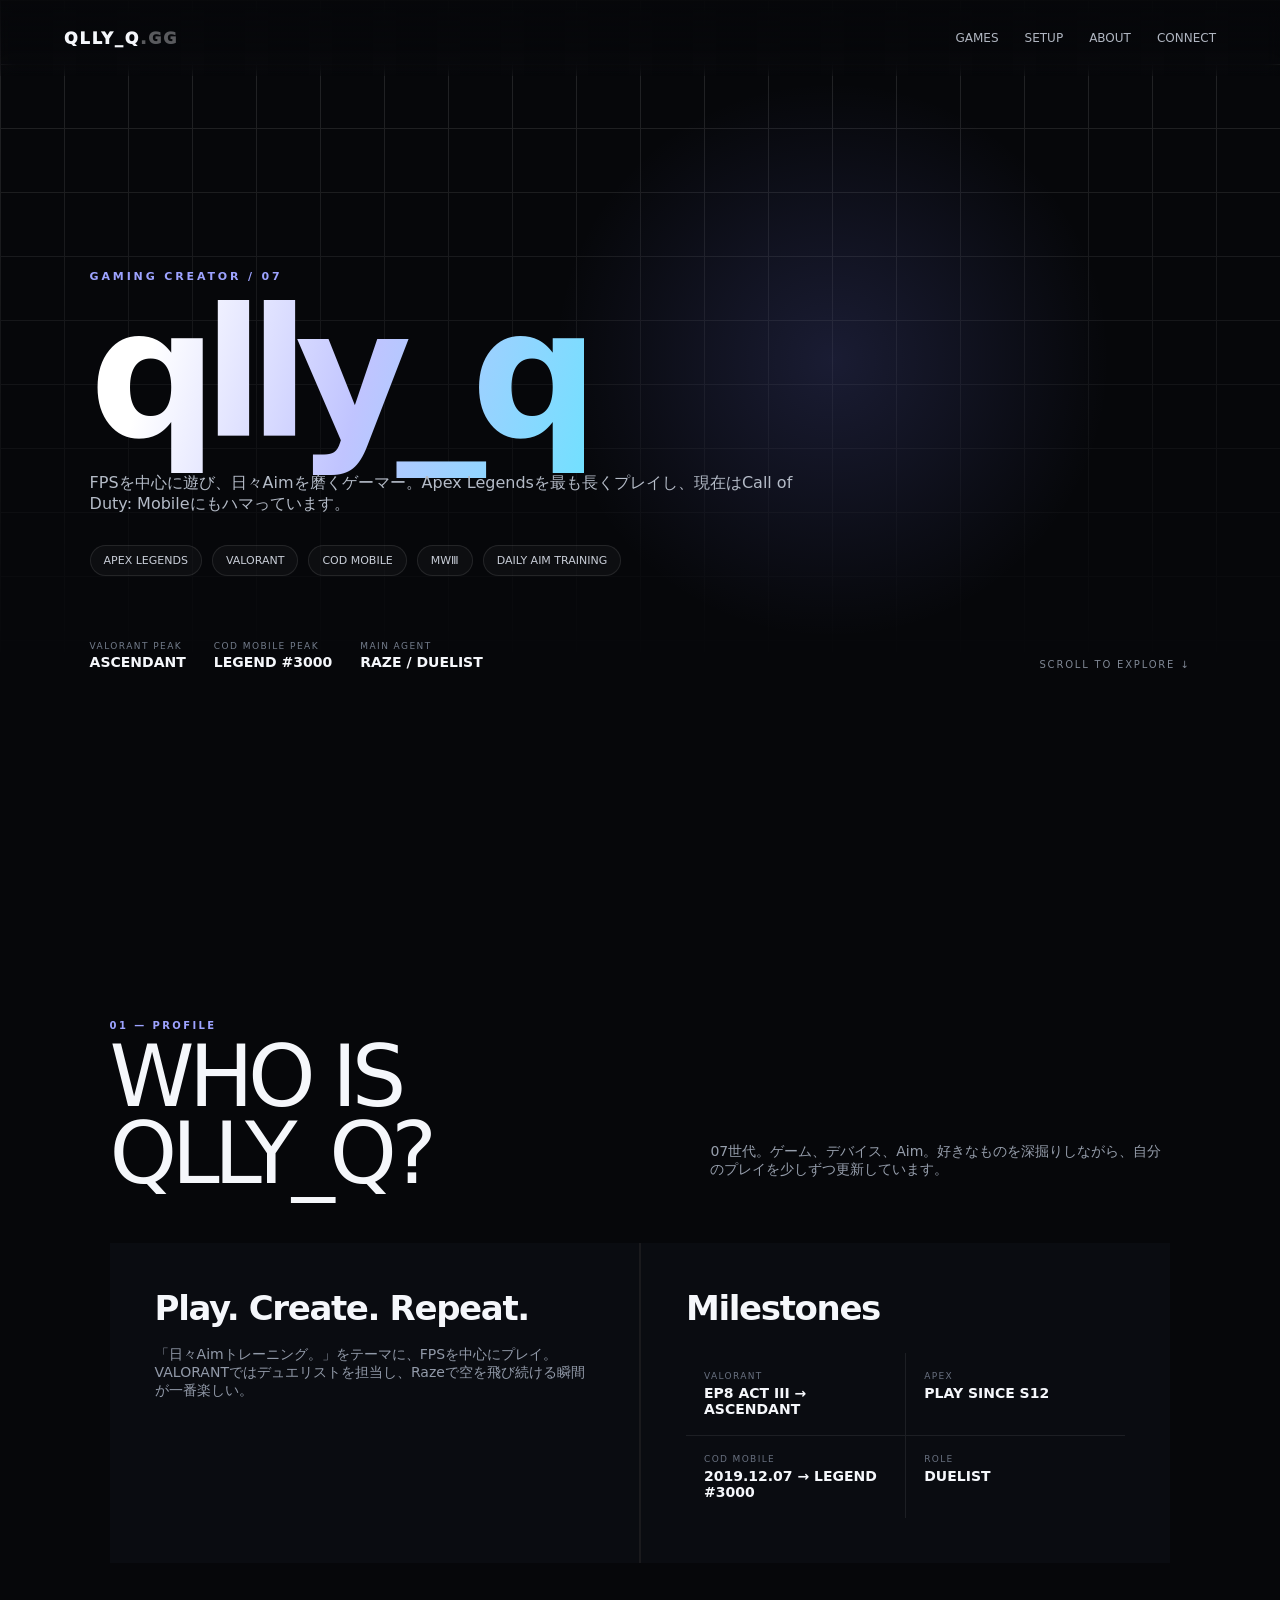
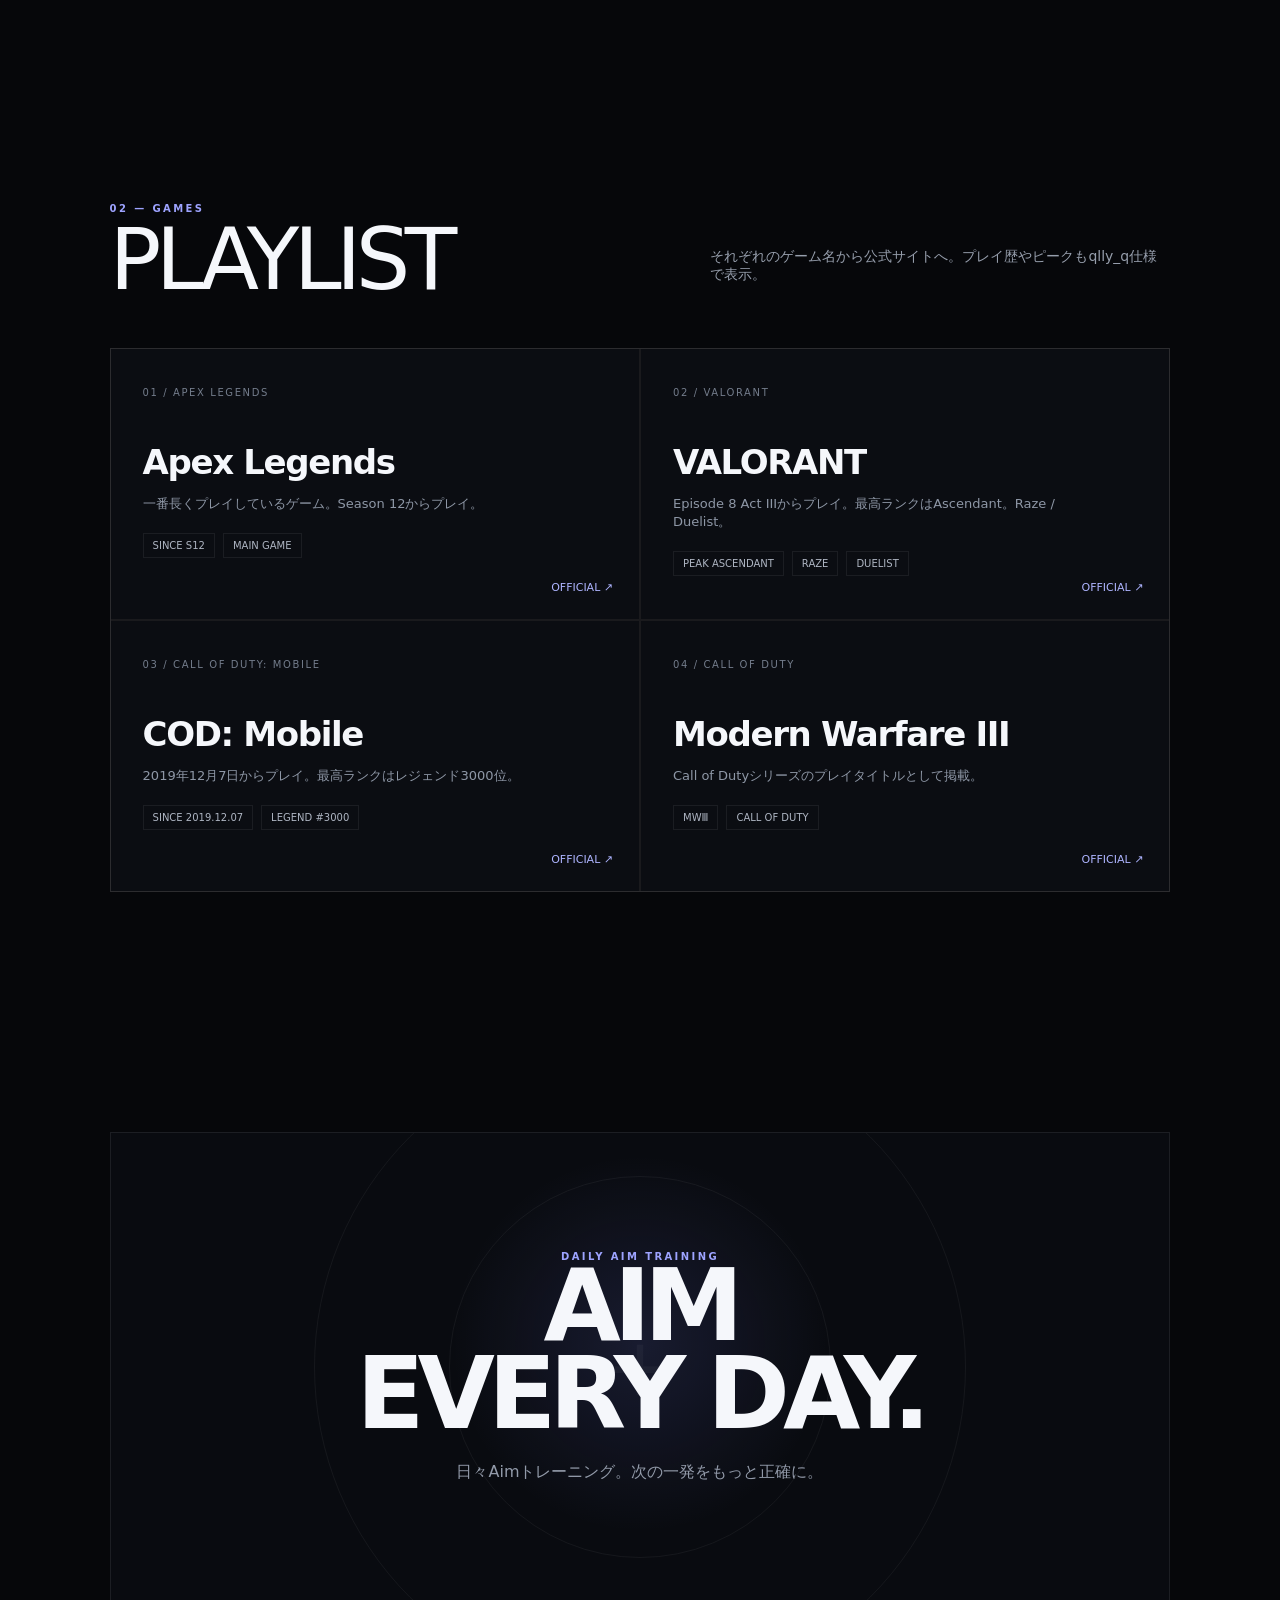
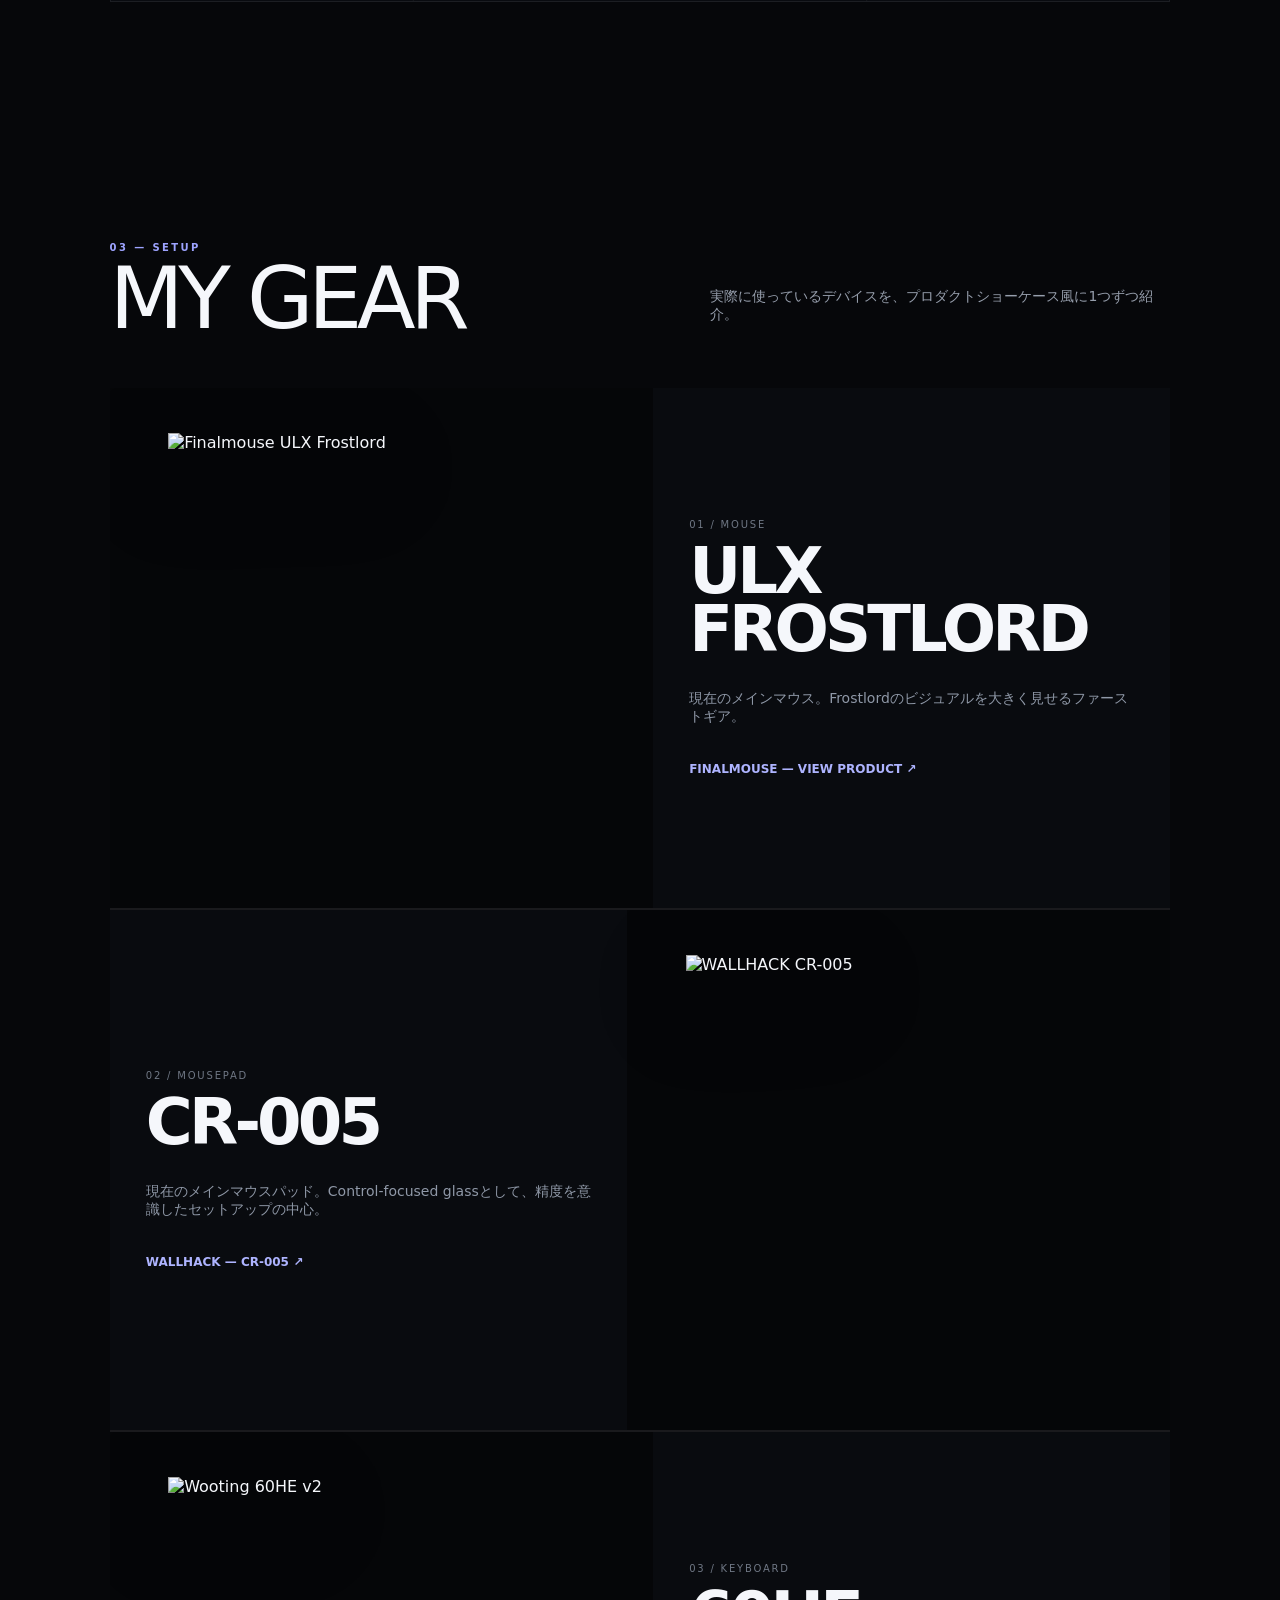
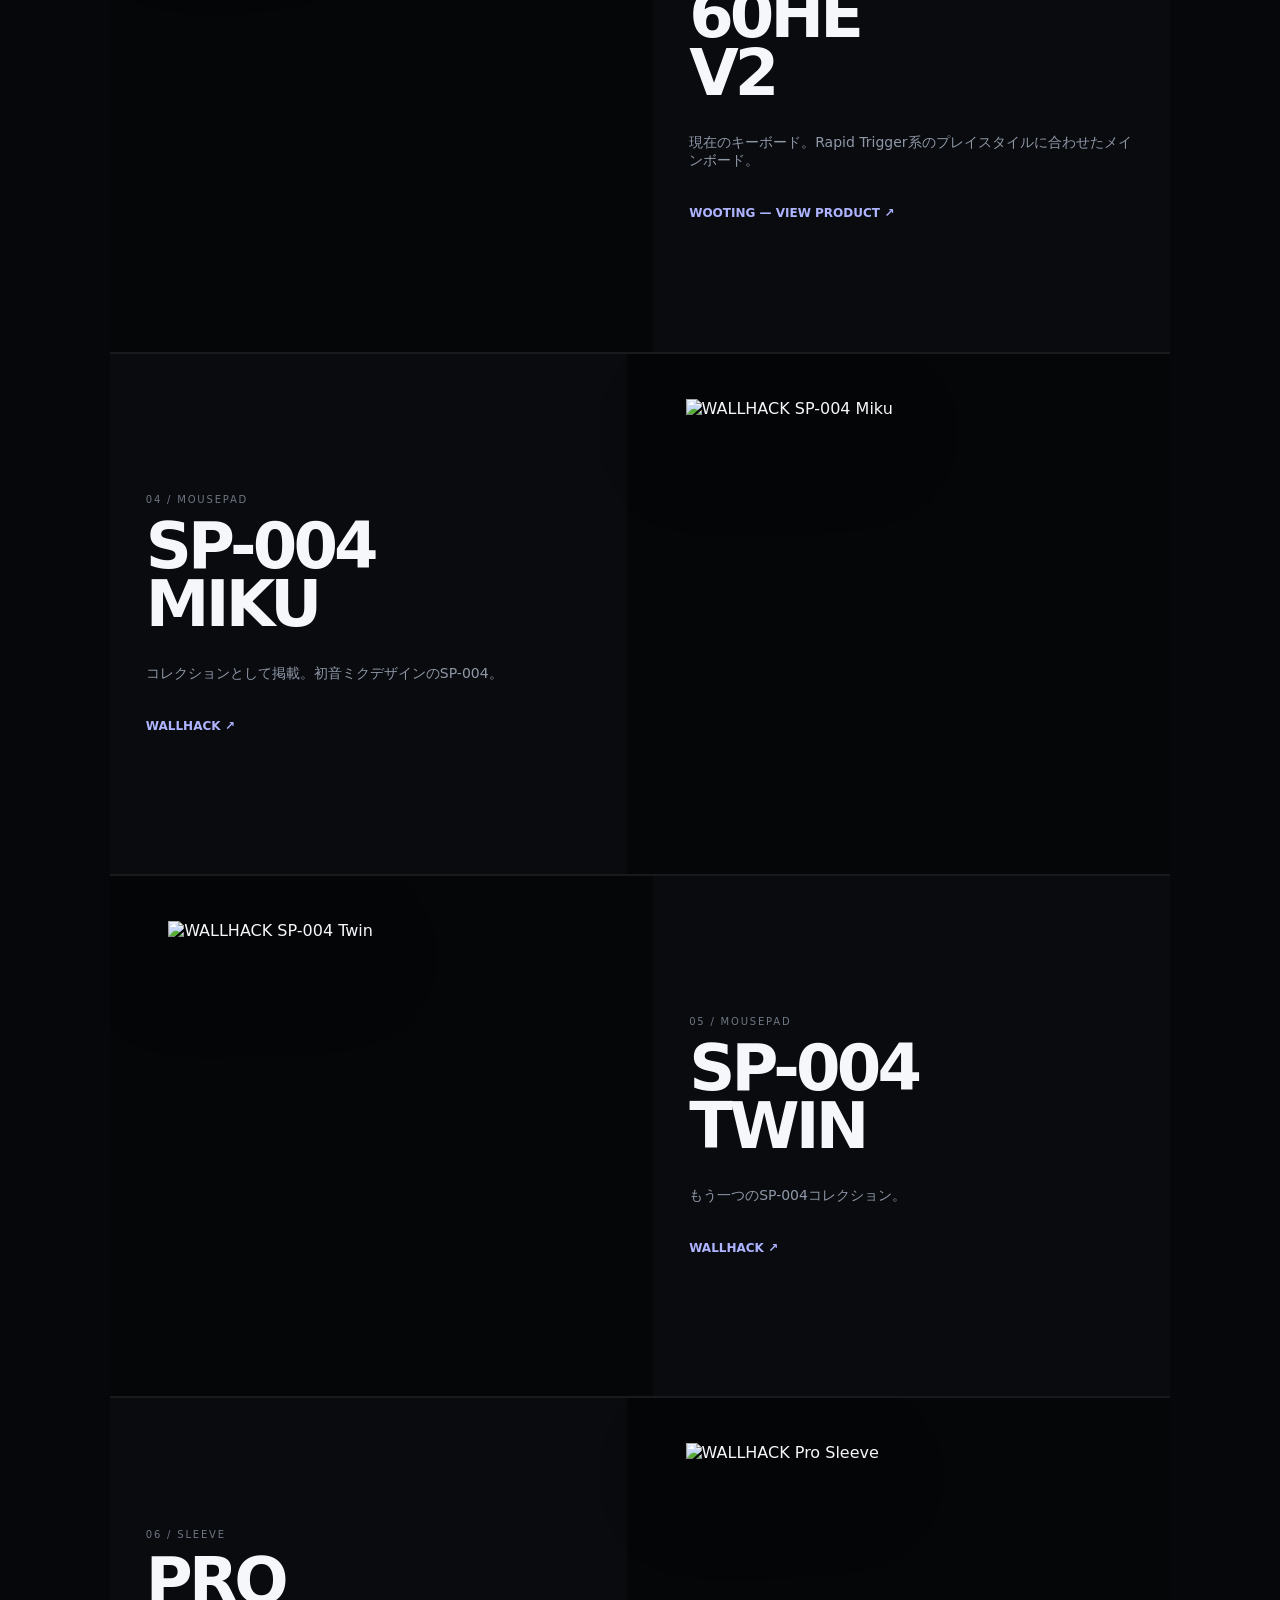
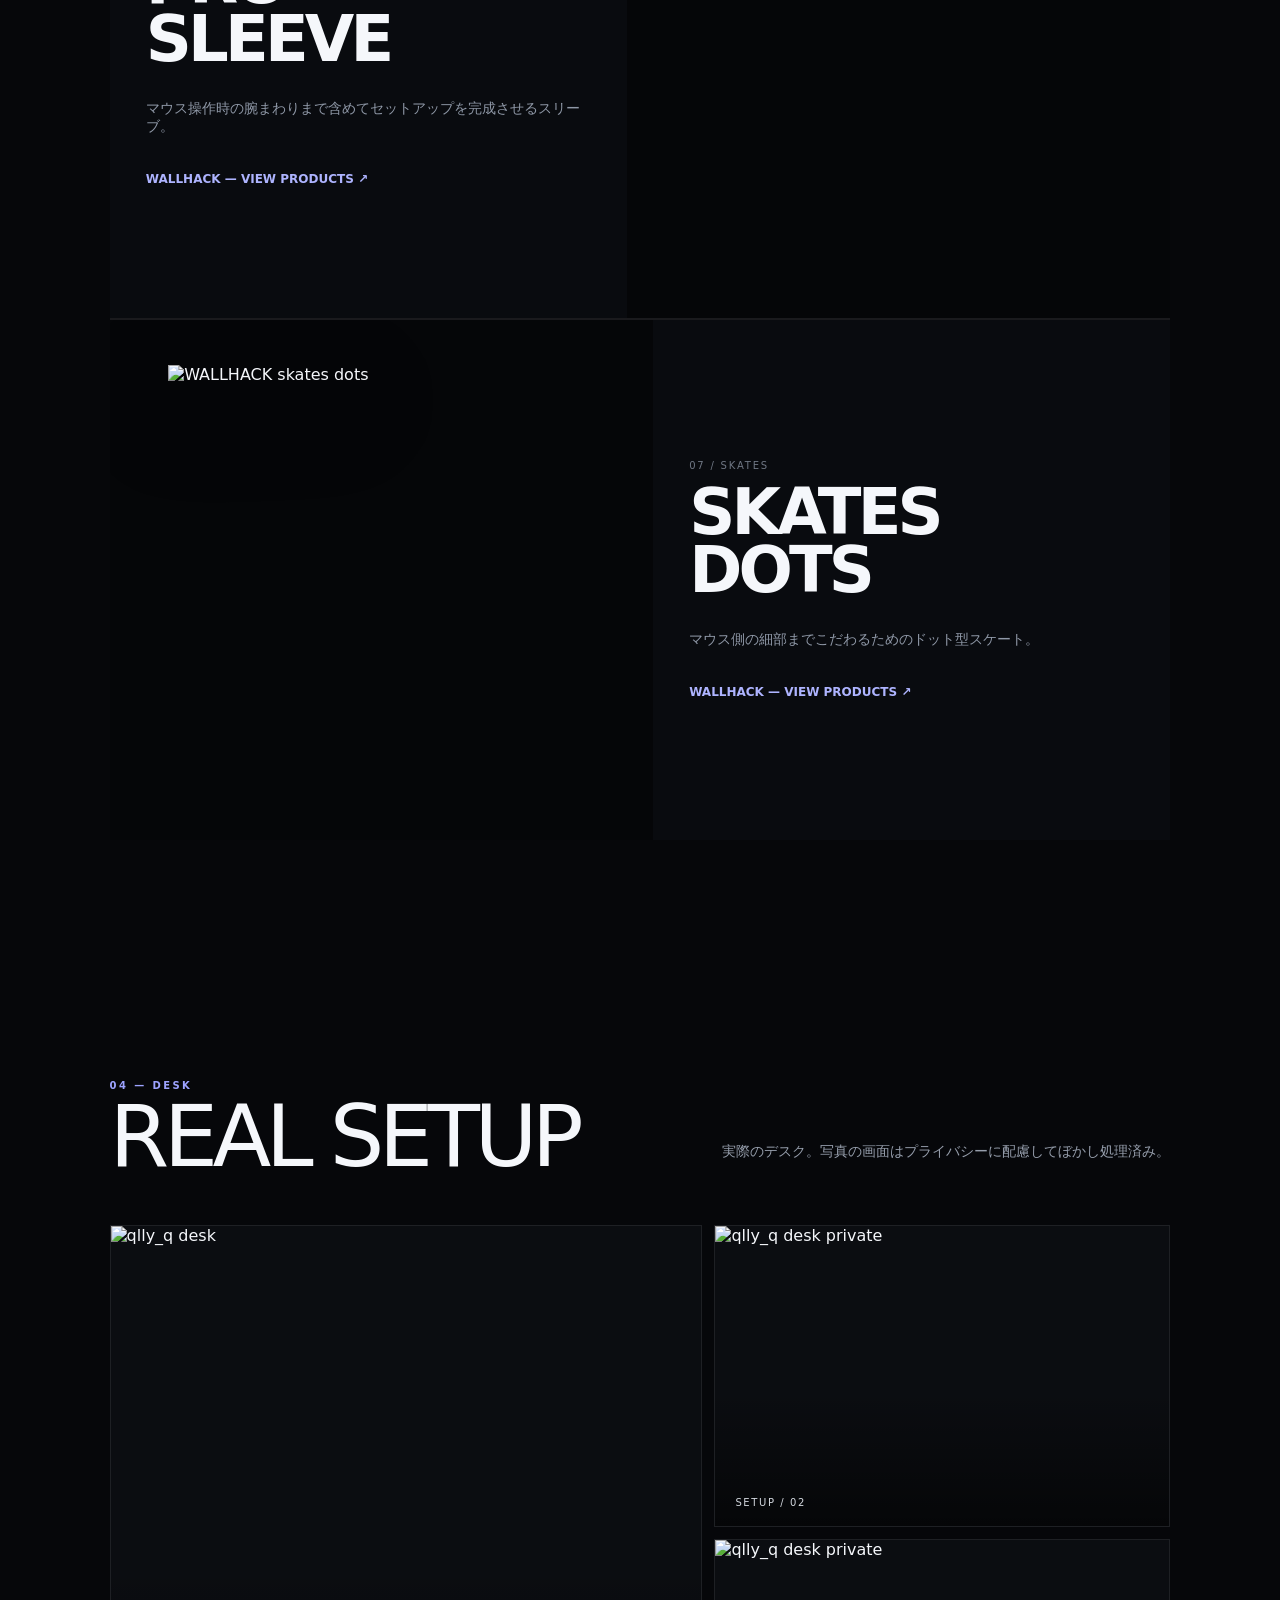
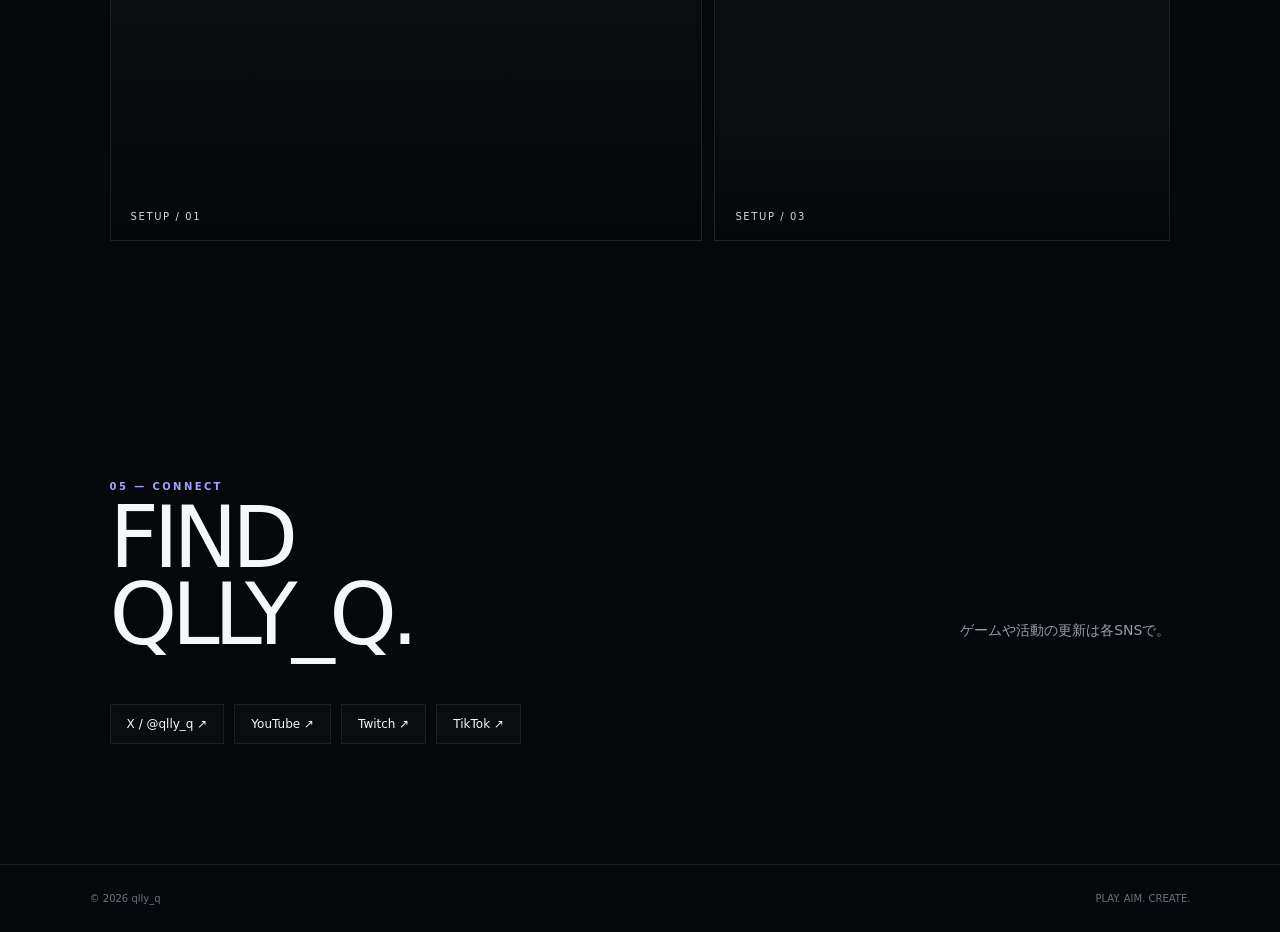
==== commit 170140bc: "Add files via upload" ====
--- a/index.html
+++ b/index.html
@@ -1,39 +1,74 @@
 <!doctype html>
-<html lang="ja"><head><meta charset="utf-8"><meta name="viewport" content="width=device-width,initial-scale=1"><title>qlly_q — Gaming Creator</title>
+<html lang="ja">
+<head>
+<meta charset="utf-8">
+<meta name="viewport" content="width=device-width,initial-scale=1">
+<title>qlly_q — Gaming Creator</title>
+<meta name="description" content="qlly_q — Gaming Creator / Setup / Games">
 <style>
-*{box-sizing:border-box}html{scroll-behavior:smooth}body{margin:0;background:#07080b;color:#f5f6f8;font-family:Inter,system-ui,-apple-system,BlinkMacSystemFont,"Segoe UI",sans-serif;overflow-x:hidden}a{text-decoration:none;color:inherit}
-.nav{position:fixed;z-index:50;top:0;left:0;right:0;padding:20px 5vw;display:flex;justify-content:space-between;align-items:center;background:#07080bd9;backdrop-filter:blur(16px);border-bottom:1px solid #fff1}.logo{font-weight:950;letter-spacing:.14em}.logo i{font-style:normal;opacity:.35}.nav a{font-size:12px;color:#9da5b5;margin-left:24px}.nav a:hover{color:#fff}
-.hero{height:100vh;min-height:680px;display:flex;align-items:center;padding:10vh 7vw;position:relative;overflow:hidden;background:radial-gradient(circle at 75% 35%,#6870ff3b,transparent 31%),radial-gradient(circle at 20% 70%,#22d3ee18,transparent 30%)}.hero-bg{position:absolute;inset:0;background-image:linear-gradient(#fff0 96%,#ffffff08 100%),linear-gradient(90deg,#fff0 96%,#ffffff08 100%);background-size:56px 56px;opacity:.45;mask-image:linear-gradient(#000,transparent 85%)}.hero-copy{position:relative;z-index:1}.eyebrow{font-size:11px;letter-spacing:.28em;color:#9ba1ff;font-weight:850}.hero h1{font-size:clamp(78px,14vw,190px);line-height:.82;letter-spacing:-.09em;margin:22px 0;background:linear-gradient(110deg,#fff 20%,#a9aeff 62%,#70defd);color:transparent;background-clip:text;-webkit-background-clip:text}.hero p{max-width:590px;color:#a6adbb;font-size:17px}.scroll{margin-top:45px;color:#7d8595;font-size:10px;letter-spacing:.22em}.scroll b{display:block;width:1px;height:60px;background:#7d8595;margin-top:12px;animation:scroll 1.8s infinite}@keyframes scroll{50%{transform:scaleY(.35);transform-origin:top}100%{transform:scaleY(1)}}
-section{max-width:1250px;margin:auto;padding:130px 7vw}.sectionno{color:#9097ff;font-size:11px;letter-spacing:.24em;font-weight:850}.heading{font-size:clamp(42px,7vw,86px);line-height:.95;letter-spacing:-.065em;margin:10px 0 60px}.intro{max-width:720px;color:#9ba3b2;font-size:17px}.stats{display:grid;grid-template-columns:repeat(4,1fr);border-top:1px solid #fff1;border-bottom:1px solid #fff1;margin-top:55px}.stat{padding:27px 15px;border-right:1px solid #fff1}.stat:last-child{border:0}.stat strong{display:block;font-size:30px}.stat span{font-size:11px;color:#7e8797;letter-spacing:.08em}
-.games{display:grid;grid-template-columns:repeat(2,1fr);gap:18px}.game{min-height:290px;padding:34px;border:1px solid #fff1;border-radius:25px;background:linear-gradient(145deg,#ffffff0b,#ffffff02);position:relative;overflow:hidden;transition:.4s}.game:after{content:attr(data-num);position:absolute;right:20px;bottom:-25px;font-size:150px;font-weight:950;color:#fff04}.game:hover{transform:translateY(-6px);border-color:#9ba0ff55}.game>*{position:relative;z-index:1}.game small{color:#858da0;letter-spacing:.16em}.game h3{font-size:34px;margin:15px 0 7px}.game p{color:#959eae;max-width:430px}.game .meta{font-size:12px;color:#b7bdca;margin-top:20px}.game .official{display:inline-block;margin-top:18px;color:#aeb5ff;font-weight:800;font-size:13px}
-.aim{min-height:75vh;display:grid;place-items:center;text-align:center;background:radial-gradient(circle at 50% 45%,#6870ff20,transparent 36%)}.aim .heading{margin-bottom:18px}.quote{font-size:clamp(22px,3vw,38px);font-weight:800;letter-spacing:-.03em}.aim p{color:#7f8796}
-.setup-intro{display:grid;grid-template-columns:1fr 1fr;gap:40px;align-items:end}.setup-photo{width:100%;height:570px;object-fit:cover;border-radius:28px;border:1px solid #fff1}.gear-grid{display:grid;grid-template-columns:1fr 1fr;gap:18px;margin-top:20px}.gear{border:1px solid #fff1;border-radius:25px;overflow:hidden;background:#0d0f14;transition:.4s}.gear:hover{transform:translateY(-5px);border-color:#9ba0ff55}.gear img{width:100%;height:330px;display:block;object-fit:cover;background:#090a0e}.gear .info{padding:25px}.gear small{color:#7f8796;letter-spacing:.16em}.gear h3{font-size:25px;margin:6px 0}.gear p{color:#8f98a8;font-size:14px;margin:0}.product{display:inline-block;color:#aeb5ff;font-weight:800;font-size:13px;margin-top:13px}
-.gallery{display:grid;grid-template-columns:1.15fr .85fr;gap:18px}.gallery img{width:100%;height:100%;min-height:330px;object-fit:cover;border-radius:25px;border:1px solid #fff1}.gallery .stack{display:grid;gap:18px}.gallery .stack img{min-height:250px}
-.connect{text-align:center}.connectbox{padding:85px 25px;border:1px solid #fff1;border-radius:30px;background:radial-gradient(circle at 50% 0,#646bff25,transparent 55%),#0d0f14}.socials{display:flex;justify-content:center;gap:12px;flex-wrap:wrap;margin-top:28px}.pill{padding:12px 18px;border:1px solid #fff2;border-radius:999px;color:#b2b9c7}.pill:hover{border-color:#fff7}
-footer{padding:28px 7vw;border-top:1px solid #fff1;color:#687181;font-size:11px;display:flex;justify-content:space-between}
-.reveal{opacity:0;transform:translateY(55px);transition:opacity .9s ease,transform .9s ease}.reveal.show{opacity:1;transform:none}.delay1{transition-delay:.12s}.delay2{transition-delay:.24s}
-@media(max-width:800px){.links{display:none}.hero{min-height:620px}.stats{grid-template-columns:1fr 1fr}.stat:nth-child(2){border-right:0}.stat:nth-child(-n+2){border-bottom:1px solid #fff1}.games,.gear-grid,.gallery,.setup-intro{grid-template-columns:1fr}.setup-photo{height:350px}.gear img{height:250px}section{padding:90px 6vw}.hero{padding-left:6vw;padding-right:6vw}}
-</style></head><body>
-<nav class="nav"><a class="logo" href="#">QLLY_Q<i>.GG</i></a><div class="links"><a href="#about">ABOUT</a><a href="#games">GAMES</a><a href="#setup">SETUP</a><a href="#connect">CONNECT</a></div></nav>
-<header class="hero"><div class="hero-bg"></div><div class="hero-copy reveal"><div class="eyebrow">GAMING / CREATOR / 07</div><h1>qlly_q</h1><p>Games. Aim. Gear. A personal showcase of the setup, games and grind behind qlly_q.</p><div class="scroll">SCROLL TO EXPLORE<b></b></div></div></header>
-<section id="about" class="reveal"><div class="sectionno">01 — ABOUT</div><div class="heading">PLAY.<br>CREATE.<br>REPEAT.</div><p class="intro">07世代。Apex Legendsを軸にFPSをプレイしながら、最近はCall of Duty: Mobileにもハマっています。日々Aimトレーニングを続けながら、自分のプレイを磨いています。</p><div class="stats"><div class="stat"><strong>07</strong><span>GENERATION</span></div><div class="stat"><strong>S12</strong><span>APEX START</span></div><div class="stat"><strong>ASC</strong><span>VALORANT PEAK</span></div><div class="stat"><strong>#3000</strong><span>CODM PEAK</span></div></div></section>
-<section id="games" class="reveal"><div class="sectionno">02 — GAMES</div><div class="heading">THE GAMES<br>I PLAY.</div><div class="games">
-<article class="game" data-num="01"><small>MAIN / PLAY SINCE S12</small><h3>Apex Legends</h3><p>今までで一番プレイしているゲーム。FPSを好きになった大きなきっかけ。</p><div class="meta">APEX LEGENDS</div><a class="official" href="https://www.ea.com/ja-jp/games/apex-legends" target="_blank">OFFICIAL SITE ↗</a></article>
-<article class="game" data-num="02"><small>MAIN / EPISODE 8 ACT III</small><h3>VALORANT</h3><p>最高ランクはAscendant。RazeメインのDuelist。空を飛び続けている時が楽しい。</p><div class="meta">RAZE / DUELIST / PEAK ASCENDANT</div><a class="official" href="https://playvalorant.com/ja-jp/" target="_blank">OFFICIAL SITE ↗</a></article>
-<article class="game" data-num="03"><small>RECENTLY HOOKED / 2019.12.07</small><h3>Call of Duty: Mobile</h3><p>2019年12月7日からプレイ。最高ランクはビリレジェンド3000位。</p><div class="meta">PEAK: LEGEND #3000</div><a class="official" href="https://www.callofduty.com/ja/mobile" target="_blank">OFFICIAL SITE ↗</a></article>
-<article class="game" data-num="04"><small>CALL OF DUTY</small><h3>Modern Warfare III</h3><p>Call of Dutyシリーズのプレイタイトルとして掲載。WarzoneからつながるFPSライフ。</p><div class="meta">MWIII</div><a class="official" href="https://www.callofduty.com/ja/modernwarfare3" target="_blank">OFFICIAL SITE ↗</a></article>
+:root{--bg:#06070a;--fg:#f5f7fb;--muted:#969eac;--line:#ffffff14;--accent:#9da3ff}
+*{box-sizing:border-box}html{scroll-behavior:smooth}body{margin:0;background:var(--bg);color:var(--fg);font-family:Inter,ui-sans-serif,system-ui,-apple-system,BlinkMacSystemFont,"Segoe UI",sans-serif;overflow-x:hidden}a{color:inherit;text-decoration:none}
+.nav{position:fixed;z-index:50;top:0;left:0;right:0;height:76px;padding:0 5vw;display:flex;align-items:center;justify-content:space-between;background:linear-gradient(#06070add,#06070a00);backdrop-filter:blur(8px)}.logo{font-weight:950;letter-spacing:.12em}.logo i{font-style:normal;opacity:.35}.navlinks{display:flex;gap:26px;font-size:12px;color:#b0b6c1}.navlinks a:hover{color:#fff}
+.hero{min-height:100svh;position:relative;display:grid;place-items:center;padding:120px 7vw 80px;overflow:hidden}.hero-bg{position:absolute;inset:-6%;background:url("assets/hero_setup.jpg") center/cover no-repeat;opacity:.25;filter:saturate(.7);transform:scale(1.04)}.hero-fade{position:absolute;inset:0;background:radial-gradient(circle at 65% 40%,#7c84ff2b,transparent 28%),linear-gradient(90deg,#06070af5 0%,#06070ab8 48%,#06070a66 100%),linear-gradient(0deg,#06070a 0%,transparent 28%,#06070a66 100%)}.hero-grid{position:absolute;inset:0;opacity:.12;background-image:linear-gradient(#fff 1px,transparent 1px),linear-gradient(90deg,#fff 1px,transparent 1px);background-size:64px 64px;mask-image:linear-gradient(#000,transparent 75%)}.hero-content{position:relative;z-index:2;width:min(1200px,100%)}.eyebrow{font-size:11px;letter-spacing:.26em;color:var(--accent);font-weight:850}.hero h1{font-size:clamp(76px,14vw,180px);line-height:.82;letter-spacing:-.085em;margin:18px 0 25px}.gradient{background:linear-gradient(105deg,#fff 15%,#c0c4ff 55%,#72e0ff);color:transparent;background-clip:text;-webkit-background-clip:text}.hero-sub{max-width:720px;color:#b4bbc7;font-size:16px}.hero-meta{display:flex;flex-wrap:wrap;gap:10px;margin-top:30px}.pill{border:1px solid #ffffff18;background:#ffffff08;border-radius:999px;padding:8px 13px;font-size:11px;color:#c8cdd7}.hero-bottom{display:flex;justify-content:space-between;align-items:end;margin-top:65px}.scroll{font-size:10px;letter-spacing:.18em;color:#7f8794}.stats{display:grid;grid-template-columns:repeat(3,auto);gap:28px}.stat small{display:block;color:#737c8b;font-size:9px;letter-spacing:.16em}.stat b{display:block;margin-top:3px;font-size:14px}
+section{max-width:1240px;margin:auto;padding:120px 7vw}.section-head{display:flex;justify-content:space-between;gap:30px;align-items:end;margin-bottom:50px}.label{color:var(--accent);font-size:10px;letter-spacing:.24em;font-weight:850}.title{font-size:clamp(40px,7vw,86px);line-height:.9;letter-spacing:-.065em;margin:7px 0 0}.intro{max-width:460px;color:var(--muted);font-size:14px}
+.reveal{opacity:0;transform:translateY(45px);transition:opacity .9s cubic-bezier(.2,.7,.2,1),transform .9s cubic-bezier(.2,.7,.2,1)}.reveal.show{opacity:1;transform:none}
+.games{display:grid;grid-template-columns:repeat(2,1fr);gap:2px;background:var(--line);border:1px solid var(--line)}.game{position:relative;min-height:270px;padding:32px;background:#0b0d12;overflow:hidden;transition:.35s}.game:before{content:"";position:absolute;inset:0;background:radial-gradient(circle at 85% 20%,#7d84ff18,transparent 35%);opacity:0;transition:.35s}.game:hover{background:#0e1016}.game:hover:before{opacity:1}.game-num{font-size:10px;color:#737c8b;letter-spacing:.16em}.game h3{font-size:34px;letter-spacing:-.04em;margin:42px 0 8px}.game p{color:#8e97a6;font-size:13px;max-width:410px}.game-tags{display:flex;gap:8px;flex-wrap:wrap;margin-top:20px}.game-tag{font-size:10px;padding:6px 9px;border:1px solid #fff1;color:#aeb5c2}.game-link{position:absolute;right:26px;bottom:25px;font-size:11px;color:#aeb4ff}
+.aim{position:relative;min-height:470px;display:grid;place-items:center;text-align:center;overflow:hidden;border:1px solid var(--line);background:radial-gradient(circle at 50% 45%,#7b83ff22,transparent 32%),#090b10}.aim:before,.aim:after{content:"";position:absolute;border:1px solid #ffffff0d;border-radius:50%;width:380px;height:380px}.aim:after{width:650px;height:650px}.aim h2{position:relative;z-index:1;font-size:clamp(44px,8vw,100px);line-height:.88;letter-spacing:-.07em;margin:0}.aim p{position:relative;z-index:1;color:#929aa9;margin:24px auto 0;max-width:480px}.aim .cross{position:absolute;font-size:80px;color:#ffffff09;font-weight:100}
+.setup-list{display:flex;flex-direction:column;gap:2px;background:var(--line)}.device{display:grid;grid-template-columns:1.05fr 1fr;min-height:520px;background:#090b0f;overflow:hidden}.device:nth-child(even){grid-template-columns:1fr 1.05fr}.device:nth-child(even) .device-img{order:2}.device-img{display:flex;align-items:center;justify-content:center;padding:40px;background:#050608;min-height:520px}.device-img img{width:92%;height:430px;object-fit:contain;filter:drop-shadow(0 25px 45px #000b);transition:transform .7s ease}.device:hover .device-img img{transform:scale(1.035)}.device-copy{padding:70px 7%;display:flex;flex-direction:column;justify-content:center}.device-index{font-size:10px;color:#6f7784;letter-spacing:.18em}.device-copy h3{font-size:clamp(34px,5vw,64px);line-height:.9;letter-spacing:-.06em;margin:13px 0 18px}.device-copy p{color:#8f98a7;max-width:450px;font-size:14px}.device-copy a{margin-top:22px;color:#aeb4ff;font-weight:800;font-size:12px}
+.gallery{display:grid;grid-template-columns:1.3fr 1fr;gap:12px}.photo{position:relative;overflow:hidden;border:1px solid var(--line);background:#0b0d11;min-height:300px}.photo:first-child{grid-row:span 2}.photo img{width:100%;height:100%;min-height:300px;object-fit:cover;display:block;transition:transform 1s ease,filter 1s ease}.photo:hover img{transform:scale(1.035);filter:brightness(1.08)}.photo:after{content:"";position:absolute;inset:0;background:linear-gradient(0deg,#0008,transparent 45%);pointer-events:none}.photo span{position:absolute;z-index:1;bottom:18px;left:20px;font-size:10px;letter-spacing:.16em;color:#d4d8df}
+.profile{display:grid;grid-template-columns:1fr 1fr;gap:2px;background:var(--line)}.profile-card{background:#0a0c11;padding:45px}.profile-card h3{font-size:34px;letter-spacing:-.04em;margin:0 0 18px}.profile-card p{color:#929aa9;font-size:14px}.facts{display:grid;grid-template-columns:1fr 1fr;gap:1px;background:var(--line);margin-top:25px}.fact{background:#0a0c11;padding:18px}.fact small{display:block;color:#697180;font-size:9px;letter-spacing:.15em}.fact b{display:block;margin-top:4px;font-size:14px}
+.social{display:flex;flex-wrap:wrap;gap:10px}.social a{padding:12px 16px;border:1px solid var(--line);background:#ffffff05;font-size:12px}.social a:hover{border-color:#fff5}
+footer{border-top:1px solid var(--line);padding:28px 7vw;color:#687180;font-size:10px;display:flex;justify-content:space-between}
+@media(max-width:800px){.nav{height:64px}.navlinks{gap:12px;font-size:10px}.hero{padding:100px 6vw 55px}.hero-bottom{display:block}.stats{margin-top:30px}.section-head{display:block}.intro{margin-top:20px}.games,.profile{grid-template-columns:1fr}.device,.device:nth-child(even){grid-template-columns:1fr}.device:nth-child(even) .device-img{order:0}.device-img{min-height:330px;padding:25px}.device-img img{height:300px}.device-copy{padding:45px 8%}.gallery{grid-template-columns:1fr}.photo:first-child{grid-row:auto}.photo img{min-height:230px}}
+</style>
+</head>
+<body>
+<nav class="nav"><a class="logo" href="#">QLLY_Q<i>.GG</i></a><div class="navlinks"><a href="#games">GAMES</a><a href="#setup">SETUP</a><a href="#about">ABOUT</a><a href="#connect">CONNECT</a></div></nav>
+
+<header class="hero">
+<div class="hero-bg"></div><div class="hero-fade"></div><div class="hero-grid"></div>
+<div class="hero-content reveal">
+<div class="eyebrow">GAMING CREATOR / 07</div>
+<h1><span class="gradient">qlly_q</span></h1>
+<p class="hero-sub">FPSを中心に遊び、日々Aimを磨くゲーマー。Apex Legendsを最も長くプレイし、現在はCall of Duty: Mobileにもハマっています。</p>
+<div class="hero-meta"><span class="pill">APEX LEGENDS</span><span class="pill">VALORANT</span><span class="pill">COD MOBILE</span><span class="pill">MWⅢ</span><span class="pill">DAILY AIM TRAINING</span></div>
+<div class="hero-bottom"><div class="stats"><div class="stat"><small>VALORANT PEAK</small><b>ASCENDANT</b></div><div class="stat"><small>COD MOBILE PEAK</small><b>LEGEND #3000</b></div><div class="stat"><small>MAIN AGENT</small><b>RAZE / DUELIST</b></div></div><div class="scroll">SCROLL TO EXPLORE ↓</div></div>
+</div></header>
+
+<section id="about" class="reveal">
+<div class="section-head"><div><div class="label">01 — PROFILE</div><div class="title">WHO IS<br>QLLY_Q?</div></div><p class="intro">07世代。ゲーム、デバイス、Aim。好きなものを深掘りしながら、自分のプレイを少しずつ更新しています。</p></div>
+<div class="profile"><div class="profile-card"><h3>Play. Create. Repeat.</h3><p>「日々Aimトレーニング。」をテーマに、FPSを中心にプレイ。VALORANTではデュエリストを担当し、Razeで空を飛び続ける瞬間が一番楽しい。</p></div><div class="profile-card"><h3>Milestones</h3><div class="facts"><div class="fact"><small>VALORANT</small><b>EP8 ACT III → ASCENDANT</b></div><div class="fact"><small>APEX</small><b>PLAY SINCE S12</b></div><div class="fact"><small>COD MOBILE</small><b>2019.12.07 → LEGEND #3000</b></div><div class="fact"><small>ROLE</small><b>DUELIST</b></div></div></div></div>
+</section>
+
+<section id="games" class="reveal"><div class="section-head"><div><div class="label">02 — GAMES</div><div class="title">PLAYLIST</div></div><p class="intro">それぞれのゲーム名から公式サイトへ。プレイ歴やピークもqlly_q仕様で表示。</p></div>
+<div class="games">
+<a class="game" href="https://www.ea.com/ja-jp/games/apex-legends/apex-legends" target="_blank"><span class="game-num">01 / APEX LEGENDS</span><h3>Apex Legends</h3><p>一番長くプレイしているゲーム。Season 12からプレイ。</p><div class="game-tags"><span class="game-tag">SINCE S12</span><span class="game-tag">MAIN GAME</span></div><span class="game-link">OFFICIAL ↗</span></a>
+<a class="game" href="https://playvalorant.com/ja-jp/" target="_blank"><span class="game-num">02 / VALORANT</span><h3>VALORANT</h3><p>Episode 8 Act IIIからプレイ。最高ランクはAscendant。Raze / Duelist。</p><div class="game-tags"><span class="game-tag">PEAK ASCENDANT</span><span class="game-tag">RAZE</span><span class="game-tag">DUELIST</span></div><span class="game-link">OFFICIAL ↗</span></a>
+<a class="game" href="https://www.callofduty.com/ja/mobile" target="_blank"><span class="game-num">03 / CALL OF DUTY: MOBILE</span><h3>COD: Mobile</h3><p>2019年12月7日からプレイ。最高ランクはレジェンド3000位。</p><div class="game-tags"><span class="game-tag">SINCE 2019.12.07</span><span class="game-tag">LEGEND #3000</span></div><span class="game-link">OFFICIAL ↗</span></a>
+<a class="game" href="https://www.callofduty.com/ja/store/games/modernwarfare3" target="_blank"><span class="game-num">04 / CALL OF DUTY</span><h3>Modern Warfare III</h3><p>Call of Dutyシリーズのプレイタイトルとして掲載。</p><div class="game-tags"><span class="game-tag">MWⅢ</span><span class="game-tag">CALL OF DUTY</span></div><span class="game-link">OFFICIAL ↗</span></a>
 </div></section>
-<section class="aim reveal"><div><div class="sectionno">03 — AIM</div><div class="heading">DAILY AIM<br>TRAINING.</div><div class="quote">「日々Aimトレーニング。」</div><p>Small improvements. Every day.</p></div></section>
-<section id="setup" class="reveal"><div class="sectionno">04 — SETUP</div><div class="setup-intro"><div><div class="heading">MY CURRENT<br>SETUP.</div><p class="intro">実際のqlly_qのデスク環境。スクロールするたびにデバイスがフェードインする、プロダクトショーケース風の構成にしています。</p></div><img class="setup-photo" src="setup1.jpg" alt="qlly_q gaming setup"></div>
-<div class="gear-grid">
-<article class="gear delay1"><img src="mouse.jpg" alt="Finalmouse ULX Frostlord"><div class="info"><small>MOUSE</small><h3>Finalmouse ULX Frostlord</h3><p>現在のメインマウス。</p><a class="product" href="https://finalmouse.com/products/ulx-frostlord" target="_blank">VIEW PRODUCT ↗</a></div></article>
-<article class="gear delay2"><img src="mousepad.jpg" alt="WALLHACK CR-005"><div class="info"><small>MOUSEPAD</small><h3>WALLHACK CR-005</h3><p>現在のメインマウスパッド。</p><a class="product" href="https://wallhack.com/ja-jp/collections/all-product" target="_blank">VIEW WALLHACK ↗</a></div></article>
-<article class="gear delay1"><img src="keyboard.jpg" alt="Wooting 60HE v2"><div class="info"><small>KEYBOARD</small><h3>Wooting 60HE v2</h3><p>メインキーボード。</p><a class="product" href="https://wooting.io/ja/wooting-60he-v2" target="_blank">VIEW PRODUCT ↗</a></div></article>
-<article class="gear delay2"><img src="setup2.jpg" alt="WALLHACK CR-005 setup"><div class="info"><small>OTHER PADS</small><h3>SP-004 / Miku + Twin</h3><p>以前から使っているWALLHACKのパッドも掲載。</p><a class="product" href="https://wallhack.com/ja-jp/collections/all-product" target="_blank">VIEW WALLHACK ↗</a></div></article>
-<article class="gear delay1"><img src="setup3.jpg" alt="qlly_q setup"><div class="info"><small>SLEEVE</small><h3>WALLHACK Pro Sleeve</h3><p>セットアップに合わせて使用。</p><a class="product" href="https://wallhack.com/ja-jp/products/pro-sleeve" target="_blank">VIEW PRODUCT ↗</a></div></article>
+
+<section class="reveal"><div class="aim"><span class="cross">+</span><div><div class="label">DAILY AIM TRAINING</div><h2>AIM<br>EVERY DAY.</h2><p>日々Aimトレーニング。次の一発をもっと正確に。</p></div></div></section>
+
+<section id="setup" class="reveal"><div class="section-head"><div><div class="label">03 — SETUP</div><div class="title">MY GEAR</div></div><p class="intro">実際に使っているデバイスを、プロダクトショーケース風に1つずつ紹介。</p></div>
+<div class="setup-list">
+<div class="device"><div class="device-img"><img src="assets/frostlord.jpeg" alt="Finalmouse ULX Frostlord"></div><div class="device-copy"><span class="device-index">01 / MOUSE</span><h3>ULX<br>FROSTLORD</h3><p>現在のメインマウス。Frostlordのビジュアルを大きく見せるファーストギア。</p><a href="https://finalmouse.com/products/ulx-frostlord" target="_blank">FINALMOUSE — VIEW PRODUCT ↗</a></div></div>
+<div class="device"><div class="device-img"><img src="assets/cr005.webp" alt="WALLHACK CR-005"></div><div class="device-copy"><span class="device-index">02 / MOUSEPAD</span><h3>CR-005</h3><p>現在のメインマウスパッド。Control-focused glassとして、精度を意識したセットアップの中心。</p><a href="https://wallhack.com/ja-jp/pages/5th-generation-of-glass-mousepads" target="_blank">WALLHACK — CR-005 ↗</a></div></div>
+<div class="device"><div class="device-img"><img src="assets/wooting_60he_v2.webp" alt="Wooting 60HE v2"></div><div class="device-copy"><span class="device-index">03 / KEYBOARD</span><h3>60HE<br>V2</h3><p>現在のキーボード。Rapid Trigger系のプレイスタイルに合わせたメインボード。</p><a href="https://wooting.io/ja/wooting-60he-v2" target="_blank">WOOTING — VIEW PRODUCT ↗</a></div></div>
+<div class="device"><div class="device-img"><img src="assets/sp004_miku.webp" alt="WALLHACK SP-004 Miku"></div><div class="device-copy"><span class="device-index">04 / MOUSEPAD</span><h3>SP-004<br>MIKU</h3><p>コレクションとして掲載。初音ミクデザインのSP-004。</p><a href="https://wallhack.com/ja-jp" target="_blank">WALLHACK ↗</a></div></div>
+<div class="device"><div class="device-img"><img src="assets/sp004_twin.webp" alt="WALLHACK SP-004 Twin"></div><div class="device-copy"><span class="device-index">05 / MOUSEPAD</span><h3>SP-004<br>TWIN</h3><p>もう一つのSP-004コレクション。</p><a href="https://wallhack.com/ja-jp" target="_blank">WALLHACK ↗</a></div></div>
+<div class="device"><div class="device-img"><img src="assets/pro_sleeve.webp" alt="WALLHACK Pro Sleeve"></div><div class="device-copy"><span class="device-index">06 / SLEEVE</span><h3>PRO<br>SLEEVE</h3><p>マウス操作時の腕まわりまで含めてセットアップを完成させるスリーブ。</p><a href="https://wallhack.com/ja-jp/collections/all" target="_blank">WALLHACK — VIEW PRODUCTS ↗</a></div></div>
+<div class="device"><div class="device-img"><img src="assets/skates_dots.webp" alt="WALLHACK skates dots"></div><div class="device-copy"><span class="device-index">07 / SKATES</span><h3>SKATES<br>DOTS</h3><p>マウス側の細部までこだわるためのドット型スケート。</p><a href="https://wallhack.com/ja-jp/collections/all" target="_blank">WALLHACK — VIEW PRODUCTS ↗</a></div></div>
 </div></section>
-<section class="reveal"><div class="sectionno">05 — SETUP GALLERY</div><div class="heading">THE SPACE<br>WHERE I PLAY.</div><div class="gallery"><img src="setup2.jpg" alt="Gaming setup photo"><div class="stack"><img src="setup3.jpg" alt="Gaming setup photo"><img src="setup1.jpg" alt="Gaming setup photo"></div></div></section>
-<section id="connect" class="connect reveal"><div class="connectbox"><div class="sectionno">06 — CONNECT</div><div class="heading">LET'S<br>CONNECT.</div><p class="intro" style="margin:auto">ゲーム、配信、クリップなどの活動は各SNSで。</p><div class="socials"><a class="pill" href="https://x.com/qlly_q" target="_blank">X / @qlly_q ↗</a><a class="pill" href="https://youtube.com/@qlly_q" target="_blank">YouTube ↗</a><a class="pill" href="https://www.twitch.tv/qlly_q" target="_blank">Twitch ↗</a><a class="pill" href="https://www.tiktok.com/@qlly_q0" target="_blank">TikTok ↗</a></div></div></section>
-<footer><span>© 2026 qlly_q</span><span>PLAY. CREATE. REPEAT.</span></footer>
-<script>const obs=new IntersectionObserver(es=>es.forEach(e=>{if(e.isIntersecting)e.target.classList.add('show')}),{threshold:.13});document.querySelectorAll('.reveal').forEach(e=>obs.observe(e));</script>
+
+<section class="reveal"><div class="section-head"><div><div class="label">04 — DESK</div><div class="title">REAL SETUP</div></div><p class="intro">実際のデスク。写真の画面はプライバシーに配慮してぼかし処理済み。</p></div>
+<div class="gallery"><div class="photo"><img src="assets/desk_01.jpg" alt="qlly_q desk"><span>SETUP / 01</span></div><div class="photo"><img src="assets/desk_02_private.jpg" alt="qlly_q desk private"><span>SETUP / 02</span></div><div class="photo"><img src="assets/desk_03_private.jpg" alt="qlly_q desk private"><span>SETUP / 03</span></div></div></section>
+
+<section id="connect" class="reveal"><div class="section-head"><div><div class="label">05 — CONNECT</div><div class="title">FIND<br>QLLY_Q.</div></div><p class="intro">ゲームや活動の更新は各SNSで。</p></div><div class="social"><a href="https://x.com/qlly_q" target="_blank">X / @qlly_q ↗</a><a href="https://youtube.com/@qlly_q" target="_blank">YouTube ↗</a><a href="https://m.twitch.tv/qlly_q/home" target="_blank">Twitch ↗</a><a href="https://www.tiktok.com/@qlly_q0" target="_blank">TikTok ↗</a></div></section>
+
+<footer><span>© 2026 qlly_q</span><span>PLAY. AIM. CREATE.</span></footer>
+<script>
+const observer=new IntersectionObserver(entries=>entries.forEach(e=>{if(e.isIntersecting)e.target.classList.add('show')}),{threshold:.12});
+document.querySelectorAll('.reveal').forEach(el=>observer.observe(el));
+</script>
 </body></html>
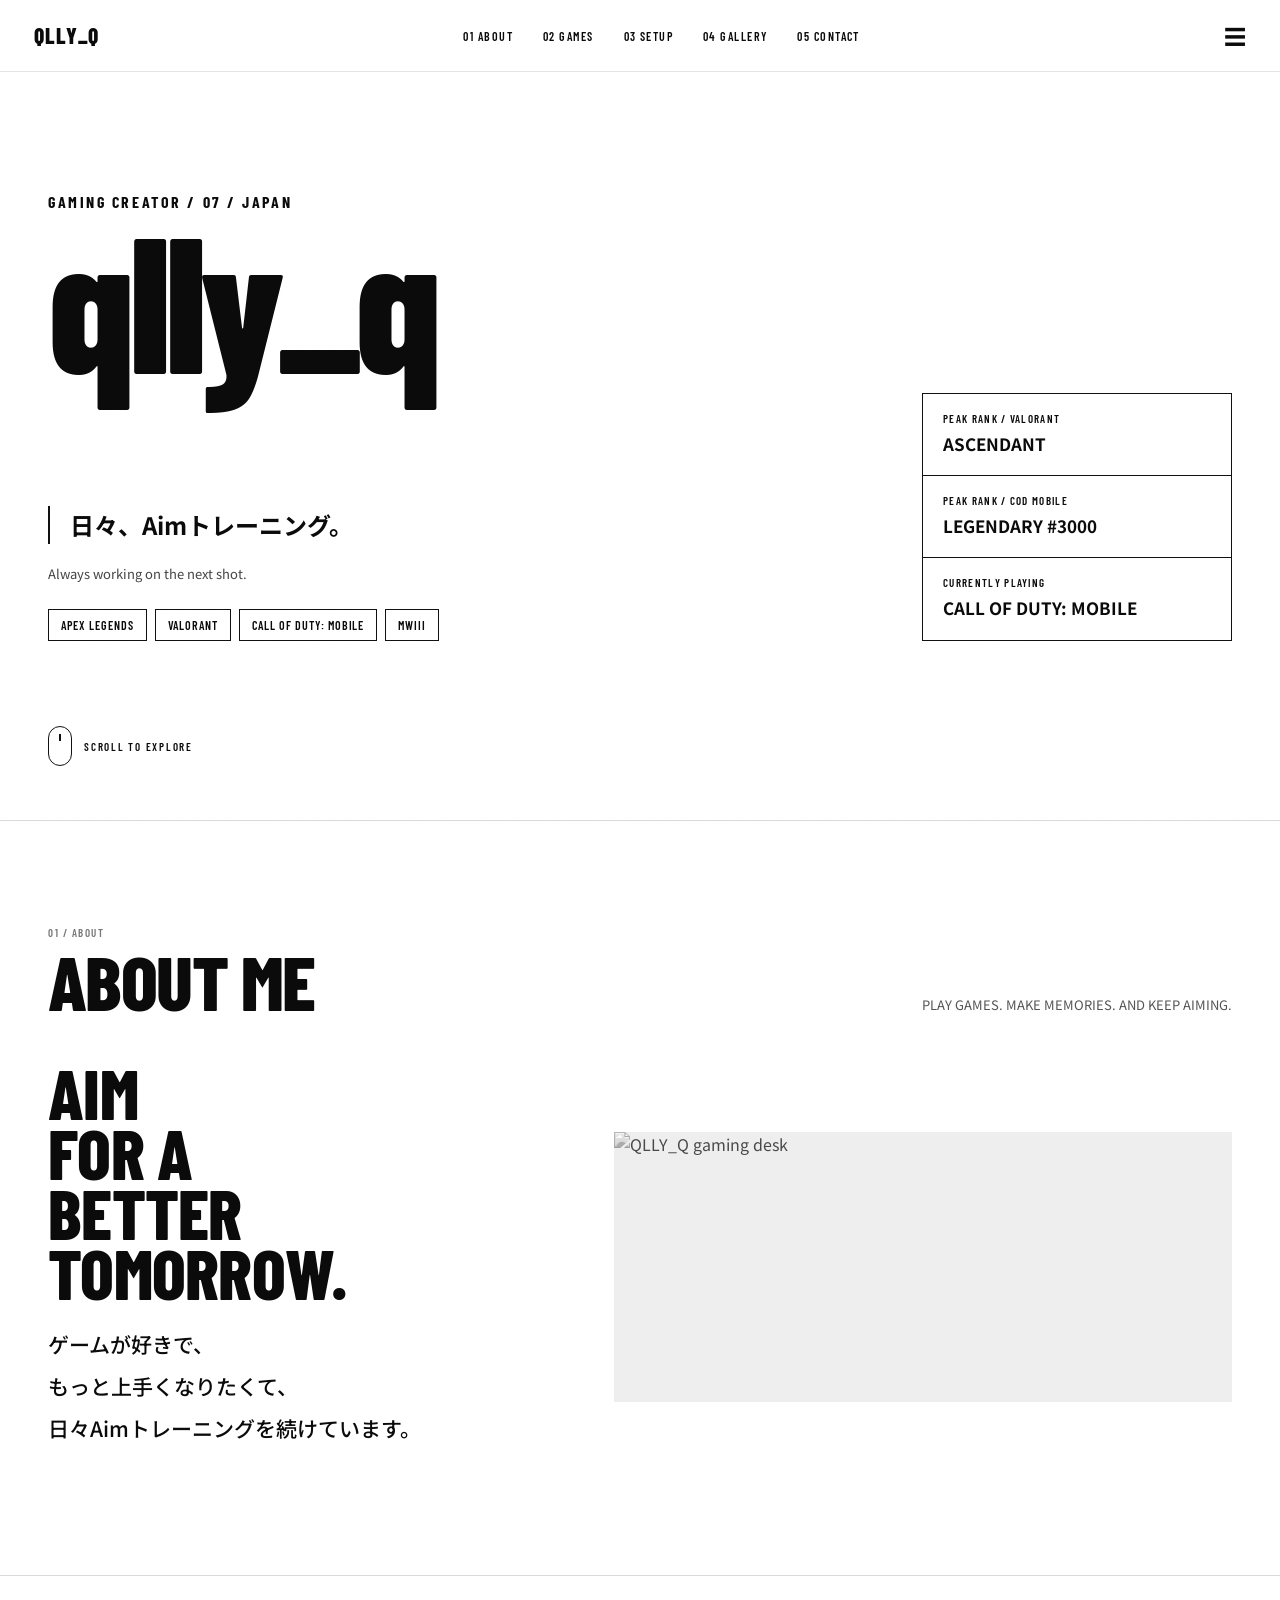
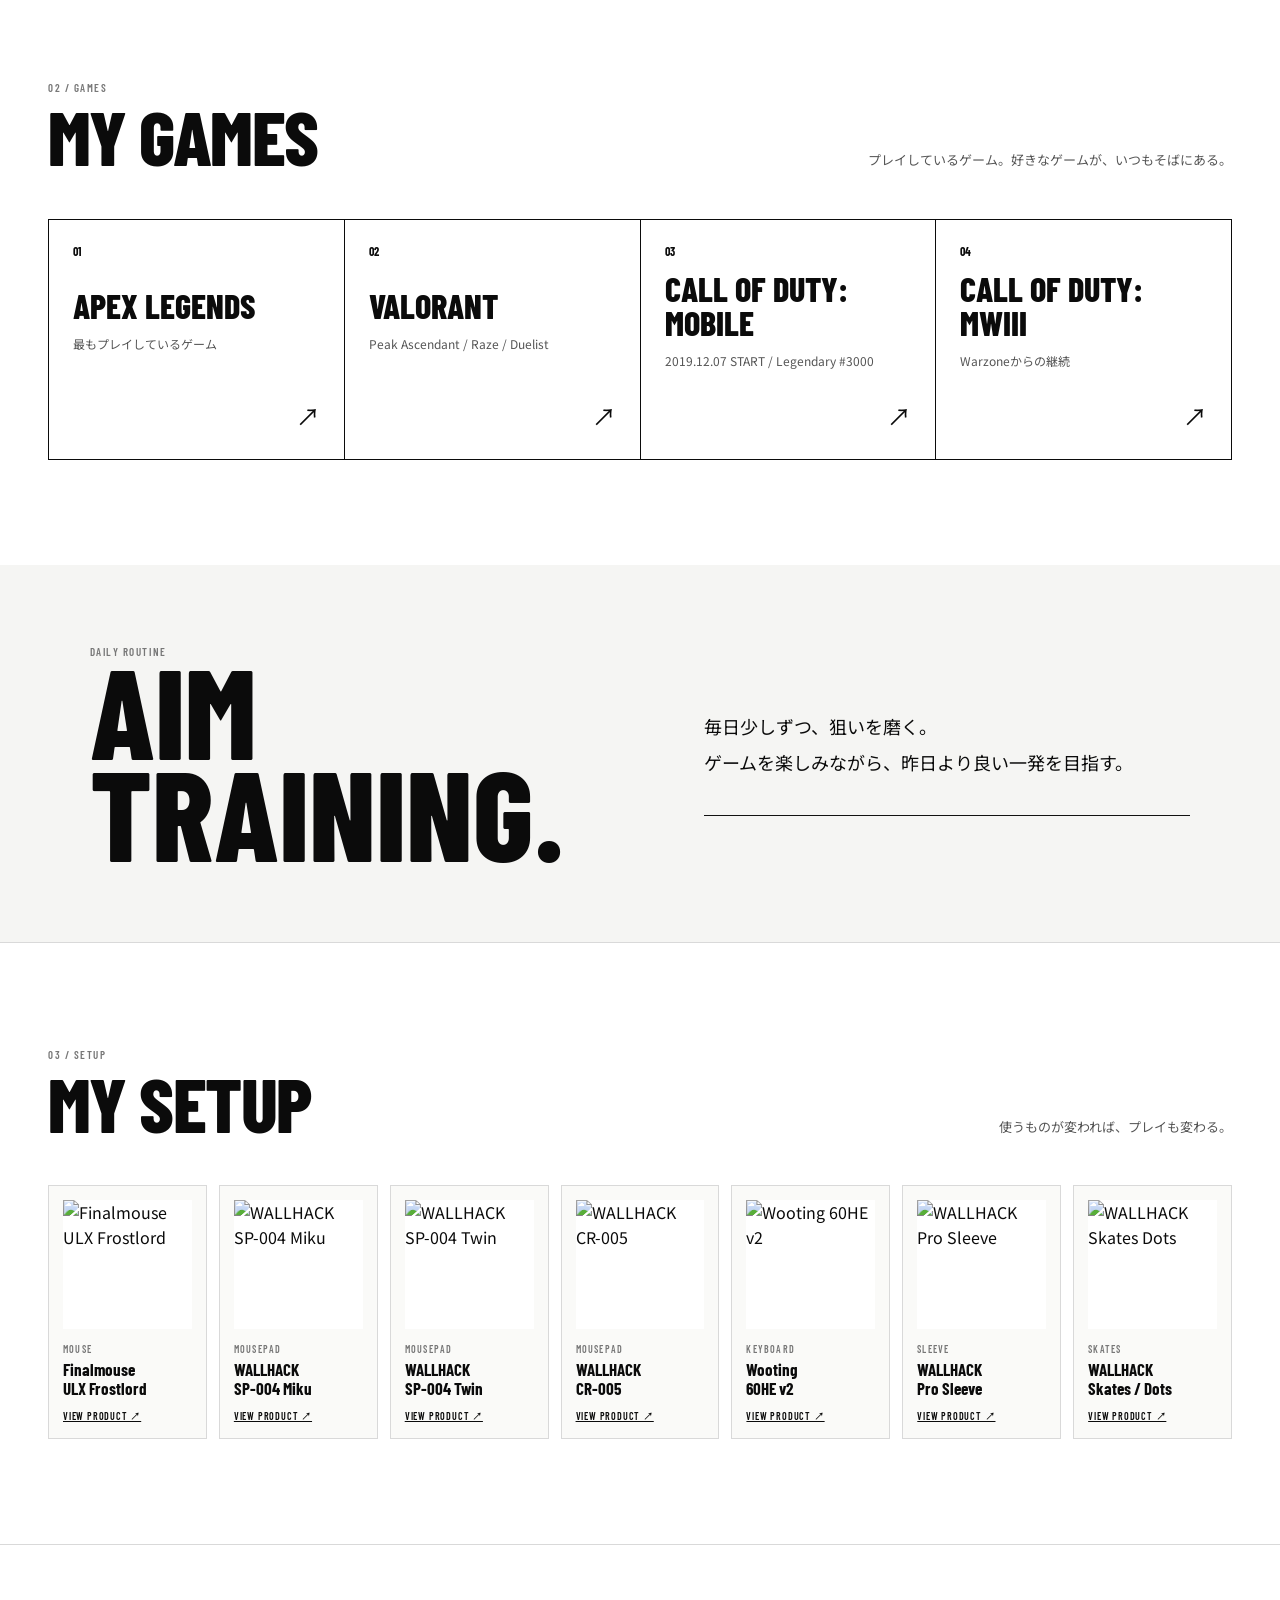
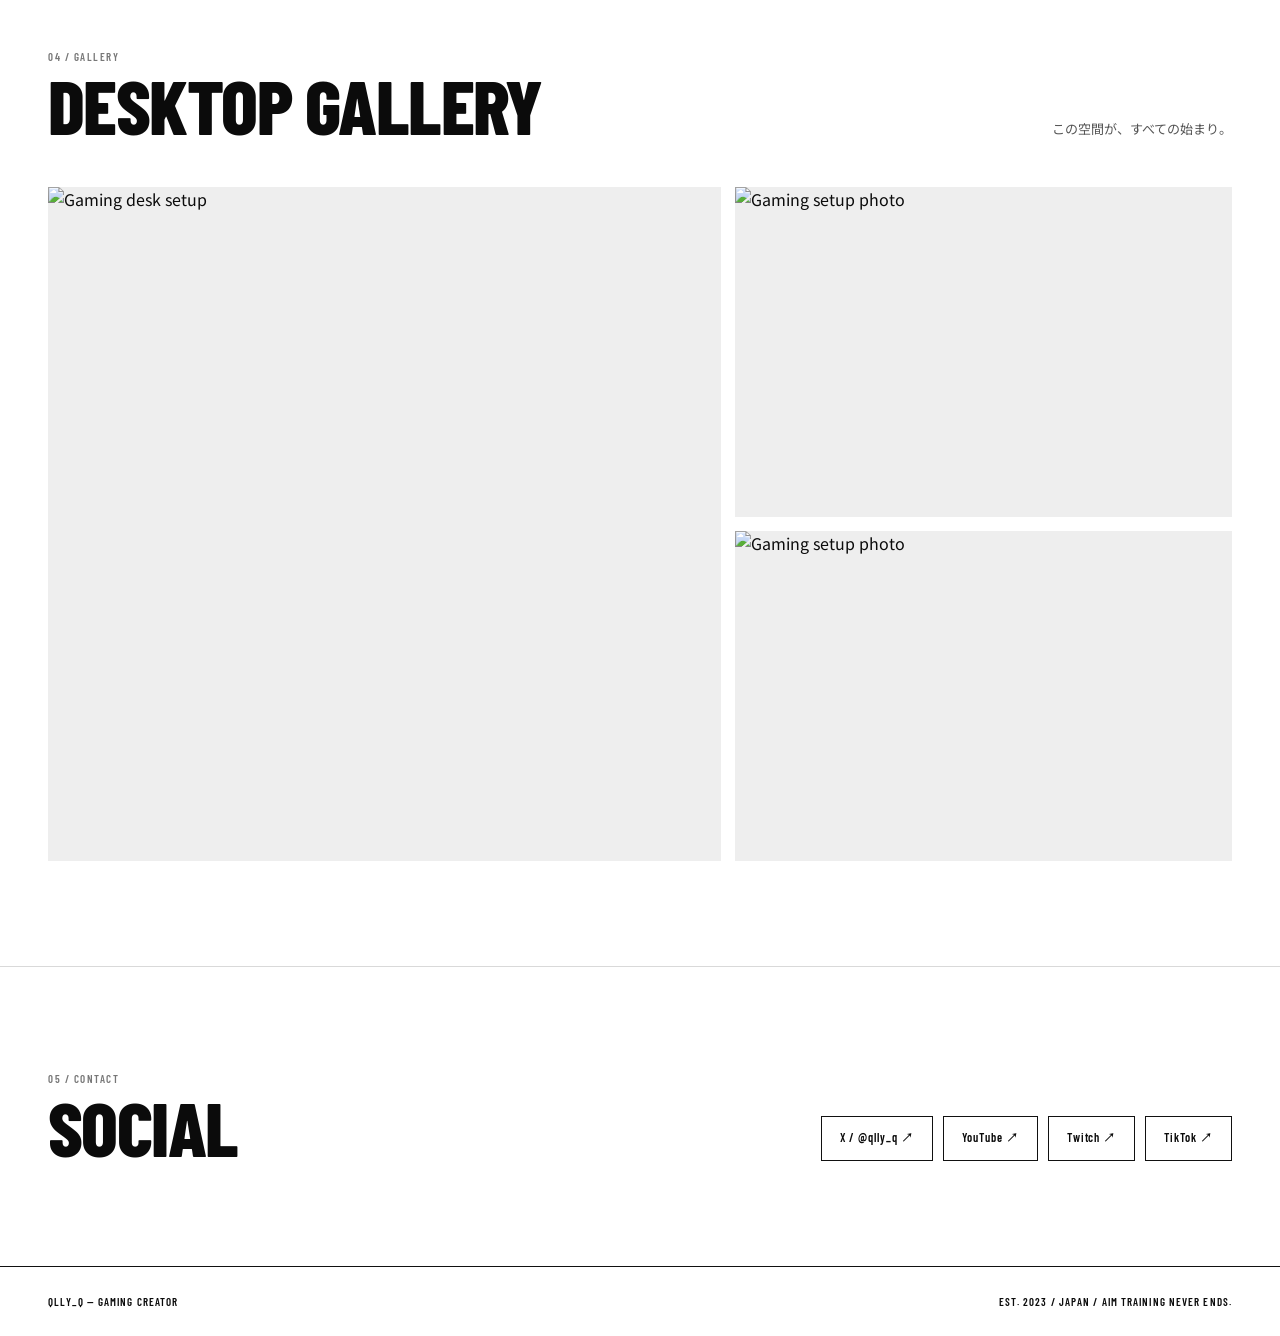
==== commit 3a83bcf7: "Add files via upload" ====
--- a/index.html
+++ b/index.html
@@ -2,73 +2,45 @@
 <html lang="ja">
 <head>
 <meta charset="utf-8">
-<meta name="viewport" content="width=device-width,initial-scale=1">
-<title>qlly_q — Gaming Creator</title>
-<meta name="description" content="qlly_q — Gaming Creator / Setup / Games">
+<meta name="viewport" content="width=device-width, initial-scale=1">
+<title>QLLY_Q — Gaming Creator</title>
+<meta name="description" content="QLLY_Q — Gaming Creator / Aim Training / Setup">
 <style>
-:root{--bg:#06070a;--fg:#f5f7fb;--muted:#969eac;--line:#ffffff14;--accent:#9da3ff}
-*{box-sizing:border-box}html{scroll-behavior:smooth}body{margin:0;background:var(--bg);color:var(--fg);font-family:Inter,ui-sans-serif,system-ui,-apple-system,BlinkMacSystemFont,"Segoe UI",sans-serif;overflow-x:hidden}a{color:inherit;text-decoration:none}
-.nav{position:fixed;z-index:50;top:0;left:0;right:0;height:76px;padding:0 5vw;display:flex;align-items:center;justify-content:space-between;background:linear-gradient(#06070add,#06070a00);backdrop-filter:blur(8px)}.logo{font-weight:950;letter-spacing:.12em}.logo i{font-style:normal;opacity:.35}.navlinks{display:flex;gap:26px;font-size:12px;color:#b0b6c1}.navlinks a:hover{color:#fff}
-.hero{min-height:100svh;position:relative;display:grid;place-items:center;padding:120px 7vw 80px;overflow:hidden}.hero-bg{position:absolute;inset:-6%;background:url("assets/hero_setup.jpg") center/cover no-repeat;opacity:.25;filter:saturate(.7);transform:scale(1.04)}.hero-fade{position:absolute;inset:0;background:radial-gradient(circle at 65% 40%,#7c84ff2b,transparent 28%),linear-gradient(90deg,#06070af5 0%,#06070ab8 48%,#06070a66 100%),linear-gradient(0deg,#06070a 0%,transparent 28%,#06070a66 100%)}.hero-grid{position:absolute;inset:0;opacity:.12;background-image:linear-gradient(#fff 1px,transparent 1px),linear-gradient(90deg,#fff 1px,transparent 1px);background-size:64px 64px;mask-image:linear-gradient(#000,transparent 75%)}.hero-content{position:relative;z-index:2;width:min(1200px,100%)}.eyebrow{font-size:11px;letter-spacing:.26em;color:var(--accent);font-weight:850}.hero h1{font-size:clamp(76px,14vw,180px);line-height:.82;letter-spacing:-.085em;margin:18px 0 25px}.gradient{background:linear-gradient(105deg,#fff 15%,#c0c4ff 55%,#72e0ff);color:transparent;background-clip:text;-webkit-background-clip:text}.hero-sub{max-width:720px;color:#b4bbc7;font-size:16px}.hero-meta{display:flex;flex-wrap:wrap;gap:10px;margin-top:30px}.pill{border:1px solid #ffffff18;background:#ffffff08;border-radius:999px;padding:8px 13px;font-size:11px;color:#c8cdd7}.hero-bottom{display:flex;justify-content:space-between;align-items:end;margin-top:65px}.scroll{font-size:10px;letter-spacing:.18em;color:#7f8794}.stats{display:grid;grid-template-columns:repeat(3,auto);gap:28px}.stat small{display:block;color:#737c8b;font-size:9px;letter-spacing:.16em}.stat b{display:block;margin-top:3px;font-size:14px}
-section{max-width:1240px;margin:auto;padding:120px 7vw}.section-head{display:flex;justify-content:space-between;gap:30px;align-items:end;margin-bottom:50px}.label{color:var(--accent);font-size:10px;letter-spacing:.24em;font-weight:850}.title{font-size:clamp(40px,7vw,86px);line-height:.9;letter-spacing:-.065em;margin:7px 0 0}.intro{max-width:460px;color:var(--muted);font-size:14px}
-.reveal{opacity:0;transform:translateY(45px);transition:opacity .9s cubic-bezier(.2,.7,.2,1),transform .9s cubic-bezier(.2,.7,.2,1)}.reveal.show{opacity:1;transform:none}
-.games{display:grid;grid-template-columns:repeat(2,1fr);gap:2px;background:var(--line);border:1px solid var(--line)}.game{position:relative;min-height:270px;padding:32px;background:#0b0d12;overflow:hidden;transition:.35s}.game:before{content:"";position:absolute;inset:0;background:radial-gradient(circle at 85% 20%,#7d84ff18,transparent 35%);opacity:0;transition:.35s}.game:hover{background:#0e1016}.game:hover:before{opacity:1}.game-num{font-size:10px;color:#737c8b;letter-spacing:.16em}.game h3{font-size:34px;letter-spacing:-.04em;margin:42px 0 8px}.game p{color:#8e97a6;font-size:13px;max-width:410px}.game-tags{display:flex;gap:8px;flex-wrap:wrap;margin-top:20px}.game-tag{font-size:10px;padding:6px 9px;border:1px solid #fff1;color:#aeb5c2}.game-link{position:absolute;right:26px;bottom:25px;font-size:11px;color:#aeb4ff}
-.aim{position:relative;min-height:470px;display:grid;place-items:center;text-align:center;overflow:hidden;border:1px solid var(--line);background:radial-gradient(circle at 50% 45%,#7b83ff22,transparent 32%),#090b10}.aim:before,.aim:after{content:"";position:absolute;border:1px solid #ffffff0d;border-radius:50%;width:380px;height:380px}.aim:after{width:650px;height:650px}.aim h2{position:relative;z-index:1;font-size:clamp(44px,8vw,100px);line-height:.88;letter-spacing:-.07em;margin:0}.aim p{position:relative;z-index:1;color:#929aa9;margin:24px auto 0;max-width:480px}.aim .cross{position:absolute;font-size:80px;color:#ffffff09;font-weight:100}
-.setup-list{display:flex;flex-direction:column;gap:2px;background:var(--line)}.device{display:grid;grid-template-columns:1.05fr 1fr;min-height:520px;background:#090b0f;overflow:hidden}.device:nth-child(even){grid-template-columns:1fr 1.05fr}.device:nth-child(even) .device-img{order:2}.device-img{display:flex;align-items:center;justify-content:center;padding:40px;background:#050608;min-height:520px}.device-img img{width:92%;height:430px;object-fit:contain;filter:drop-shadow(0 25px 45px #000b);transition:transform .7s ease}.device:hover .device-img img{transform:scale(1.035)}.device-copy{padding:70px 7%;display:flex;flex-direction:column;justify-content:center}.device-index{font-size:10px;color:#6f7784;letter-spacing:.18em}.device-copy h3{font-size:clamp(34px,5vw,64px);line-height:.9;letter-spacing:-.06em;margin:13px 0 18px}.device-copy p{color:#8f98a7;max-width:450px;font-size:14px}.device-copy a{margin-top:22px;color:#aeb4ff;font-weight:800;font-size:12px}
-.gallery{display:grid;grid-template-columns:1.3fr 1fr;gap:12px}.photo{position:relative;overflow:hidden;border:1px solid var(--line);background:#0b0d11;min-height:300px}.photo:first-child{grid-row:span 2}.photo img{width:100%;height:100%;min-height:300px;object-fit:cover;display:block;transition:transform 1s ease,filter 1s ease}.photo:hover img{transform:scale(1.035);filter:brightness(1.08)}.photo:after{content:"";position:absolute;inset:0;background:linear-gradient(0deg,#0008,transparent 45%);pointer-events:none}.photo span{position:absolute;z-index:1;bottom:18px;left:20px;font-size:10px;letter-spacing:.16em;color:#d4d8df}
-.profile{display:grid;grid-template-columns:1fr 1fr;gap:2px;background:var(--line)}.profile-card{background:#0a0c11;padding:45px}.profile-card h3{font-size:34px;letter-spacing:-.04em;margin:0 0 18px}.profile-card p{color:#929aa9;font-size:14px}.facts{display:grid;grid-template-columns:1fr 1fr;gap:1px;background:var(--line);margin-top:25px}.fact{background:#0a0c11;padding:18px}.fact small{display:block;color:#697180;font-size:9px;letter-spacing:.15em}.fact b{display:block;margin-top:4px;font-size:14px}
-.social{display:flex;flex-wrap:wrap;gap:10px}.social a{padding:12px 16px;border:1px solid var(--line);background:#ffffff05;font-size:12px}.social a:hover{border-color:#fff5}
-footer{border-top:1px solid var(--line);padding:28px 7vw;color:#687180;font-size:10px;display:flex;justify-content:space-between}
-@media(max-width:800px){.nav{height:64px}.navlinks{gap:12px;font-size:10px}.hero{padding:100px 6vw 55px}.hero-bottom{display:block}.stats{margin-top:30px}.section-head{display:block}.intro{margin-top:20px}.games,.profile{grid-template-columns:1fr}.device,.device:nth-child(even){grid-template-columns:1fr}.device:nth-child(even) .device-img{order:0}.device-img{min-height:330px;padding:25px}.device-img img{height:300px}.device-copy{padding:45px 8%}.gallery{grid-template-columns:1fr}.photo:first-child{grid-row:auto}.photo img{min-height:230px}}
+@import url('https://fonts.googleapis.com/css2?family=Barlow+Condensed:wght@400;500;600;700;800&family=Noto+Sans+JP:wght@400;500;700;900&display=swap');
+:root{--ink:#0b0b0b;--paper:#fff;--line:#d9d9d9;--muted:#666;--soft:#f5f5f3;--max:1440px}
+*{box-sizing:border-box}html{scroll-behavior:smooth}body{margin:0;background:#fff;color:var(--ink);font-family:'Noto Sans JP',sans-serif;line-height:1.55}a{color:inherit;text-decoration:none}img{display:block;max-width:100%}
+.nav{position:fixed;z-index:20;top:0;left:0;right:0;height:72px;background:rgba(255,255,255,.92);backdrop-filter:blur(16px);border-bottom:1px solid #e5e5e5;display:flex;align-items:center;justify-content:space-between;padding:0 34px}.logo{font-family:'Barlow Condensed',sans-serif;font-weight:800;font-size:22px;letter-spacing:.04em}.navlinks{display:flex;gap:30px;font:600 12px 'Barlow Condensed',sans-serif;letter-spacing:.12em}.navlinks a{position:relative}.navlinks a:after{content:'';position:absolute;left:0;right:100%;bottom:-7px;height:1px;background:#111;transition:.3s}.navlinks a:hover:after{right:0}.menu{font-size:22px}
+.hero{min-height:820px;padding-top:72px;position:relative;overflow:hidden;background:#fff}.hero-bg{position:absolute;inset:72px 0 0;background-image:linear-gradient(90deg,rgba(255,255,255,.98) 0%,rgba(255,255,255,.88) 28%,rgba(255,255,255,.46) 58%,rgba(255,255,255,.25) 100%),linear-gradient(0deg,rgba(255,255,255,.2),rgba(255,255,255,.2)),url('assets/hero_desktop.jpg');background-size:cover;background-position:center;filter:saturate(.75)}.hero-inner{position:relative;z-index:1;max-width:var(--max);min-height:748px;margin:auto;padding:120px 48px 54px;display:flex;flex-direction:column;justify-content:space-between}.eyebrow{font:700 16px 'Barlow Condensed',sans-serif;letter-spacing:.16em}.hero-title{font:800 clamp(90px,15vw,230px)/.78 'Barlow Condensed',sans-serif;letter-spacing:-.035em;margin:12px 0 20px}.hero-grid{display:grid;grid-template-columns:1fr 310px;gap:50px;align-items:end}.tagline{font-size:24px;font-weight:700;border-left:2px solid #111;padding-left:20px;margin:0 0 20px}.sub{font-size:13px;color:#444}.games-line{display:flex;flex-wrap:wrap;gap:8px;margin-top:25px}.pill{border:1px solid #111;padding:8px 12px;font:600 12px 'Barlow Condensed',sans-serif;letter-spacing:.08em;background:rgba(255,255,255,.72)}.stats{border:1px solid #111;background:rgba(255,255,255,.82);backdrop-filter:blur(12px)}.stat{padding:18px 20px;border-bottom:1px solid #111}.stat:last-child{border-bottom:0}.stat small{display:block;font:600 11px 'Barlow Condensed',sans-serif;letter-spacing:.12em;margin-bottom:6px}.stat strong{font-size:17px}.scroll{font:600 11px 'Barlow Condensed',sans-serif;letter-spacing:.16em;display:flex;align-items:center;gap:12px}.scroll i{width:24px;height:40px;border:1px solid #111;border-radius:20px;position:relative}.scroll i:after{content:'';position:absolute;width:2px;height:7px;background:#111;left:10px;top:7px}
+.section{max-width:var(--max);margin:auto;padding:105px 48px;border-top:1px solid var(--line)}.section-head{display:flex;justify-content:space-between;align-items:end;margin-bottom:48px}.num{font:600 11px 'Barlow Condensed',sans-serif;letter-spacing:.14em;color:#777}.heading{font:800 clamp(46px,6vw,86px)/.9 'Barlow Condensed',sans-serif;letter-spacing:-.02em;margin:7px 0 0}.desc{font-size:13px;color:#555;max-width:380px;text-align:right}
+.about{display:grid;grid-template-columns:1fr 1.3fr;gap:90px;align-items:center}.about-copy p{font-size:21px;line-height:2;font-weight:500}.about-copy .big{font:800 clamp(44px,5.5vw,80px)/.85 'Barlow Condensed',sans-serif;letter-spacing:-.01em}.about-image{aspect-ratio:16/7;overflow:hidden;background:#eee}.about-image img{width:100%;height:100%;object-fit:cover;filter:grayscale(1);opacity:.72}
+.games{display:grid;grid-template-columns:repeat(4,1fr);border-top:1px solid var(--ink);border-left:1px solid var(--ink)}.game{min-height:240px;padding:24px;border-right:1px solid var(--ink);border-bottom:1px solid var(--ink);display:flex;flex-direction:column;justify-content:space-between;transition:.35s;background:#fff}.game:hover{background:#f0f0ee;transform:translateY(-5px)}.game-no{font:700 12px 'Barlow Condensed',sans-serif}.game h3{font:800 34px/1 'Barlow Condensed',sans-serif;margin:0 0 8px}.game p{font-size:12px;color:#555}.arrow{font-size:24px;text-align:right}
+.aim{background:#f5f5f3;padding:80px 7vw;margin:0 calc(50% - 50vw)}.aim-inner{max-width:var(--max);margin:auto;display:grid;grid-template-columns:1.1fr 1fr;gap:80px;align-items:center}.aim-title{font:800 clamp(70px,10vw,150px)/.8 'Barlow Condensed',sans-serif}.aim p{font-size:18px;line-height:2}.aim-line{height:1px;background:#111;margin-top:35px;width:100%}
+.setup-grid{display:grid;grid-template-columns:repeat(7,1fr);gap:12px}.gear{border:1px solid var(--line);background:#fafaf8;padding:14px;min-width:0;transition:.35s}.gear:hover{transform:translateY(-6px);border-color:#111}.gear-img{aspect-ratio:1/1;display:flex;align-items:center;justify-content:center;background:#fff;overflow:hidden}.gear-img img{width:100%;height:100%;object-fit:contain;transition:.4s}.gear:hover img{transform:scale(1.05)}.gear-type{font:600 10px 'Barlow Condensed',sans-serif;letter-spacing:.12em;color:#777;margin-top:14px}.gear h3{font:700 17px/1.1 'Barlow Condensed',sans-serif;margin:5px 0 0}.gear-link{display:block;margin-top:12px;font:600 10px 'Barlow Condensed',sans-serif;letter-spacing:.08em;text-decoration:underline}
+.gallery{display:grid;grid-template-columns:1.15fr .85fr;gap:14px}.photo{overflow:hidden;background:#eee;min-height:330px}.photo.tall{grid-row:span 2}.photo img{width:100%;height:100%;object-fit:cover;transition:.6s}.photo:hover img{transform:scale(1.03)}
+.contact{display:flex;justify-content:space-between;gap:40px;align-items:end}.socials{display:flex;flex-wrap:wrap;gap:10px}.social{border:1px solid #111;padding:13px 18px;font:600 12px 'Barlow Condensed',sans-serif;letter-spacing:.08em;transition:.25s}.social:hover{background:#111;color:#fff}.footer{border-top:1px solid #111;padding:28px 48px;display:flex;justify-content:space-between;font:600 11px 'Barlow Condensed',sans-serif;letter-spacing:.1em}
+.reveal{opacity:0;transform:translateY(35px);transition:opacity .8s ease,transform .8s ease}.reveal.show{opacity:1;transform:none}
+@media(max-width:1050px){.setup-grid{grid-template-columns:repeat(4,1fr)}.games{grid-template-columns:repeat(2,1fr)}.about{grid-template-columns:1fr}.aim-inner{grid-template-columns:1fr}.hero-grid{grid-template-columns:1fr 270px}}
+@media(max-width:700px){.nav{height:62px;padding:0 18px}.navlinks{display:none}.hero{padding-top:62px;min-height:760px}.hero-bg{inset:62px 0 0;background-image:linear-gradient(90deg,rgba(255,255,255,.93),rgba(255,255,255,.58)),url('assets/hero_desktop.jpg');background-position:58% center}.hero-inner{padding:90px 22px 38px;min-height:698px}.hero-title{font-size:25vw}.hero-grid{grid-template-columns:1fr;gap:28px}.stats{max-width:100%}.section{padding:75px 22px}.section-head{display:block}.desc{text-align:left;margin-top:15px}.games{grid-template-columns:1fr}.game{min-height:190px}.setup-grid{grid-template-columns:repeat(2,1fr)}.gallery{grid-template-columns:1fr}.photo.tall{grid-row:auto}.aim{padding:65px 22px}.aim-inner{gap:35px}.contact{display:block}.socials{margin-top:28px}.footer{padding:24px 22px;display:block}.footer span{display:block;margin-top:8px}}
 </style>
 </head>
 <body>
-<nav class="nav"><a class="logo" href="#">QLLY_Q<i>.GG</i></a><div class="navlinks"><a href="#games">GAMES</a><a href="#setup">SETUP</a><a href="#about">ABOUT</a><a href="#connect">CONNECT</a></div></nav>
-
-<header class="hero">
-<div class="hero-bg"></div><div class="hero-fade"></div><div class="hero-grid"></div>
-<div class="hero-content reveal">
-<div class="eyebrow">GAMING CREATOR / 07</div>
-<h1><span class="gradient">qlly_q</span></h1>
-<p class="hero-sub">FPSを中心に遊び、日々Aimを磨くゲーマー。Apex Legendsを最も長くプレイし、現在はCall of Duty: Mobileにもハマっています。</p>
-<div class="hero-meta"><span class="pill">APEX LEGENDS</span><span class="pill">VALORANT</span><span class="pill">COD MOBILE</span><span class="pill">MWⅢ</span><span class="pill">DAILY AIM TRAINING</span></div>
-<div class="hero-bottom"><div class="stats"><div class="stat"><small>VALORANT PEAK</small><b>ASCENDANT</b></div><div class="stat"><small>COD MOBILE PEAK</small><b>LEGEND #3000</b></div><div class="stat"><small>MAIN AGENT</small><b>RAZE / DUELIST</b></div></div><div class="scroll">SCROLL TO EXPLORE ↓</div></div>
-</div></header>
-
-<section id="about" class="reveal">
-<div class="section-head"><div><div class="label">01 — PROFILE</div><div class="title">WHO IS<br>QLLY_Q?</div></div><p class="intro">07世代。ゲーム、デバイス、Aim。好きなものを深掘りしながら、自分のプレイを少しずつ更新しています。</p></div>
-<div class="profile"><div class="profile-card"><h3>Play. Create. Repeat.</h3><p>「日々Aimトレーニング。」をテーマに、FPSを中心にプレイ。VALORANTではデュエリストを担当し、Razeで空を飛び続ける瞬間が一番楽しい。</p></div><div class="profile-card"><h3>Milestones</h3><div class="facts"><div class="fact"><small>VALORANT</small><b>EP8 ACT III → ASCENDANT</b></div><div class="fact"><small>APEX</small><b>PLAY SINCE S12</b></div><div class="fact"><small>COD MOBILE</small><b>2019.12.07 → LEGEND #3000</b></div><div class="fact"><small>ROLE</small><b>DUELIST</b></div></div></div></div>
-</section>
-
-<section id="games" class="reveal"><div class="section-head"><div><div class="label">02 — GAMES</div><div class="title">PLAYLIST</div></div><p class="intro">それぞれのゲーム名から公式サイトへ。プレイ歴やピークもqlly_q仕様で表示。</p></div>
-<div class="games">
-<a class="game" href="https://www.ea.com/ja-jp/games/apex-legends/apex-legends" target="_blank"><span class="game-num">01 / APEX LEGENDS</span><h3>Apex Legends</h3><p>一番長くプレイしているゲーム。Season 12からプレイ。</p><div class="game-tags"><span class="game-tag">SINCE S12</span><span class="game-tag">MAIN GAME</span></div><span class="game-link">OFFICIAL ↗</span></a>
-<a class="game" href="https://playvalorant.com/ja-jp/" target="_blank"><span class="game-num">02 / VALORANT</span><h3>VALORANT</h3><p>Episode 8 Act IIIからプレイ。最高ランクはAscendant。Raze / Duelist。</p><div class="game-tags"><span class="game-tag">PEAK ASCENDANT</span><span class="game-tag">RAZE</span><span class="game-tag">DUELIST</span></div><span class="game-link">OFFICIAL ↗</span></a>
-<a class="game" href="https://www.callofduty.com/ja/mobile" target="_blank"><span class="game-num">03 / CALL OF DUTY: MOBILE</span><h3>COD: Mobile</h3><p>2019年12月7日からプレイ。最高ランクはレジェンド3000位。</p><div class="game-tags"><span class="game-tag">SINCE 2019.12.07</span><span class="game-tag">LEGEND #3000</span></div><span class="game-link">OFFICIAL ↗</span></a>
-<a class="game" href="https://www.callofduty.com/ja/store/games/modernwarfare3" target="_blank"><span class="game-num">04 / CALL OF DUTY</span><h3>Modern Warfare III</h3><p>Call of Dutyシリーズのプレイタイトルとして掲載。</p><div class="game-tags"><span class="game-tag">MWⅢ</span><span class="game-tag">CALL OF DUTY</span></div><span class="game-link">OFFICIAL ↗</span></a>
+<header class="nav"><a class="logo" href="#home">QLLY_Q</a><nav class="navlinks"><a href="#about">01 ABOUT</a><a href="#games">02 GAMES</a><a href="#setup">03 SETUP</a><a href="#gallery">04 GALLERY</a><a href="#contact">05 CONTACT</a></nav><div class="menu">☰</div></header>
+<main>
+<section class="hero" id="home"><div class="hero-bg"></div><div class="hero-inner reveal show"><div><div class="eyebrow">GAMING CREATOR / 07 / JAPAN</div><h1 class="hero-title">qlly_q</h1><div class="hero-grid"><div><p class="tagline">日々、Aimトレーニング。</p><div class="sub">Always working on the next shot.</div><div class="games-line"><span class="pill">APEX LEGENDS</span><span class="pill">VALORANT</span><span class="pill">CALL OF DUTY: MOBILE</span><span class="pill">MWIII</span></div></div><div class="stats"><div class="stat"><small>PEAK RANK / VALORANT</small><strong>ASCENDANT</strong></div><div class="stat"><small>PEAK RANK / COD MOBILE</small><strong>LEGENDARY #3000</strong></div><div class="stat"><small>CURRENTLY PLAYING</small><strong>CALL OF DUTY: MOBILE</strong></div></div></div></div><div class="scroll"><i></i>SCROLL TO EXPLORE</div></div></section>
+<section class="section reveal" id="about"><div class="section-head"><div><div class="num">01 / ABOUT</div><h2 class="heading">ABOUT ME</h2></div><div class="desc">PLAY GAMES. MAKE MEMORIES. AND KEEP AIMING.</div></div><div class="about"><div class="about-copy"><div class="big">AIM<br>FOR A<br>BETTER<br>TOMORROW.</div><p>ゲームが好きで、<br>もっと上手くなりたくて、<br>日々Aimトレーニングを続けています。</p></div><div class="about-image"><img src="assets/desk_01.jpg" alt="QLLY_Q gaming desk"></div></div></section>
+<section class="section reveal" id="games"><div class="section-head"><div><div class="num">02 / GAMES</div><h2 class="heading">MY GAMES</h2></div><div class="desc">プレイしているゲーム。好きなゲームが、いつもそばにある。</div></div><div class="games"><a class="game" href="https://www.ea.com/ja-jp/games/apex-legends/apex-legends" target="_blank"><span class="game-no">01</span><div><h3>APEX LEGENDS</h3><p>最もプレイしているゲーム</p></div><div class="arrow">↗</div></a><a class="game" href="https://playvalorant.com/ja-jp/" target="_blank"><span class="game-no">02</span><div><h3>VALORANT</h3><p>Peak Ascendant / Raze / Duelist</p></div><div class="arrow">↗</div></a><a class="game" href="https://www.callofduty.com/ja/mobile" target="_blank"><span class="game-no">03</span><div><h3>CALL OF DUTY: MOBILE</h3><p>2019.12.07 START / Legendary #3000</p></div><div class="arrow">↗</div></a><a class="game" href="https://www.callofduty.com/ja/store/games/modernwarfare3" target="_blank"><span class="game-no">04</span><div><h3>CALL OF DUTY: MWIII</h3><p>Warzoneからの継続</p></div><div class="arrow">↗</div></a></div></section>
+<section class="aim reveal"><div class="aim-inner"><div><div class="num">DAILY ROUTINE</div><div class="aim-title">AIM<br>TRAINING.</div></div><div><p>毎日少しずつ、狙いを磨く。<br>ゲームを楽しみながら、昨日より良い一発を目指す。</p><div class="aim-line"></div></div></div></section>
+<section class="section reveal" id="setup"><div class="section-head"><div><div class="num">03 / SETUP</div><h2 class="heading">MY SETUP</h2></div><div class="desc">使うものが変われば、プレイも変わる。</div></div><div class="setup-grid">
+<a class="gear" href="https://finalmouse.com/products/ulx-frostlord" target="_blank"><div class="gear-img"><img src="assets/frostlord.jpeg" alt="Finalmouse ULX Frostlord"></div><div class="gear-type">MOUSE</div><h3>Finalmouse<br>ULX Frostlord</h3><span class="gear-link">VIEW PRODUCT ↗</span></a>
+<a class="gear" href="https://wallhack.com/ja-jp/products/sp-004-miku" target="_blank"><div class="gear-img"><img src="assets/sp004_miku.webp" alt="WALLHACK SP-004 Miku"></div><div class="gear-type">MOUSEPAD</div><h3>WALLHACK<br>SP-004 Miku</h3><span class="gear-link">VIEW PRODUCT ↗</span></a>
+<a class="gear" href="https://wallhack.com/ja-jp/pages/campaigns/twin-pad" target="_blank"><div class="gear-img"><img src="assets/sp004_twin.webp" alt="WALLHACK SP-004 Twin"></div><div class="gear-type">MOUSEPAD</div><h3>WALLHACK<br>SP-004 Twin</h3><span class="gear-link">VIEW PRODUCT ↗</span></a>
+<a class="gear" href="https://wallhack.com/ja-jp/products/cr-005-black" target="_blank"><div class="gear-img"><img src="assets/cr005.webp" alt="WALLHACK CR-005"></div><div class="gear-type">MOUSEPAD</div><h3>WALLHACK<br>CR-005</h3><span class="gear-link">VIEW PRODUCT ↗</span></a>
+<a class="gear" href="https://wooting.io/ja/wooting-60he-v2" target="_blank"><div class="gear-img"><img src="assets/wooting_60he_v2.webp" alt="Wooting 60HE v2"></div><div class="gear-type">KEYBOARD</div><h3>Wooting<br>60HE v2</h3><span class="gear-link">VIEW PRODUCT ↗</span></a>
+<a class="gear" href="https://wallhack.com/ja-jp/products/pro-sleeve" target="_blank"><div class="gear-img"><img src="assets/pro_sleeve.webp" alt="WALLHACK Pro Sleeve"></div><div class="gear-type">SLEEVE</div><h3>WALLHACK<br>Pro Sleeve</h3><span class="gear-link">VIEW PRODUCT ↗</span></a>
+<a class="gear" href="https://wallhack.com/ja-jp/products/skates-dots" target="_blank"><div class="gear-img"><img src="assets/skates_dots.webp" alt="WALLHACK Skates Dots"></div><div class="gear-type">SKATES</div><h3>WALLHACK<br>Skates / Dots</h3><span class="gear-link">VIEW PRODUCT ↗</span></a>
 </div></section>
-
-<section class="reveal"><div class="aim"><span class="cross">+</span><div><div class="label">DAILY AIM TRAINING</div><h2>AIM<br>EVERY DAY.</h2><p>日々Aimトレーニング。次の一発をもっと正確に。</p></div></div></section>
-
-<section id="setup" class="reveal"><div class="section-head"><div><div class="label">03 — SETUP</div><div class="title">MY GEAR</div></div><p class="intro">実際に使っているデバイスを、プロダクトショーケース風に1つずつ紹介。</p></div>
-<div class="setup-list">
-<div class="device"><div class="device-img"><img src="assets/frostlord.jpeg" alt="Finalmouse ULX Frostlord"></div><div class="device-copy"><span class="device-index">01 / MOUSE</span><h3>ULX<br>FROSTLORD</h3><p>現在のメインマウス。Frostlordのビジュアルを大きく見せるファーストギア。</p><a href="https://finalmouse.com/products/ulx-frostlord" target="_blank">FINALMOUSE — VIEW PRODUCT ↗</a></div></div>
-<div class="device"><div class="device-img"><img src="assets/cr005.webp" alt="WALLHACK CR-005"></div><div class="device-copy"><span class="device-index">02 / MOUSEPAD</span><h3>CR-005</h3><p>現在のメインマウスパッド。Control-focused glassとして、精度を意識したセットアップの中心。</p><a href="https://wallhack.com/ja-jp/pages/5th-generation-of-glass-mousepads" target="_blank">WALLHACK — CR-005 ↗</a></div></div>
-<div class="device"><div class="device-img"><img src="assets/wooting_60he_v2.webp" alt="Wooting 60HE v2"></div><div class="device-copy"><span class="device-index">03 / KEYBOARD</span><h3>60HE<br>V2</h3><p>現在のキーボード。Rapid Trigger系のプレイスタイルに合わせたメインボード。</p><a href="https://wooting.io/ja/wooting-60he-v2" target="_blank">WOOTING — VIEW PRODUCT ↗</a></div></div>
-<div class="device"><div class="device-img"><img src="assets/sp004_miku.webp" alt="WALLHACK SP-004 Miku"></div><div class="device-copy"><span class="device-index">04 / MOUSEPAD</span><h3>SP-004<br>MIKU</h3><p>コレクションとして掲載。初音ミクデザインのSP-004。</p><a href="https://wallhack.com/ja-jp" target="_blank">WALLHACK ↗</a></div></div>
-<div class="device"><div class="device-img"><img src="assets/sp004_twin.webp" alt="WALLHACK SP-004 Twin"></div><div class="device-copy"><span class="device-index">05 / MOUSEPAD</span><h3>SP-004<br>TWIN</h3><p>もう一つのSP-004コレクション。</p><a href="https://wallhack.com/ja-jp" target="_blank">WALLHACK ↗</a></div></div>
-<div class="device"><div class="device-img"><img src="assets/pro_sleeve.webp" alt="WALLHACK Pro Sleeve"></div><div class="device-copy"><span class="device-index">06 / SLEEVE</span><h3>PRO<br>SLEEVE</h3><p>マウス操作時の腕まわりまで含めてセットアップを完成させるスリーブ。</p><a href="https://wallhack.com/ja-jp/collections/all" target="_blank">WALLHACK — VIEW PRODUCTS ↗</a></div></div>
-<div class="device"><div class="device-img"><img src="assets/skates_dots.webp" alt="WALLHACK skates dots"></div><div class="device-copy"><span class="device-index">07 / SKATES</span><h3>SKATES<br>DOTS</h3><p>マウス側の細部までこだわるためのドット型スケート。</p><a href="https://wallhack.com/ja-jp/collections/all" target="_blank">WALLHACK — VIEW PRODUCTS ↗</a></div></div>
-</div></section>
-
-<section class="reveal"><div class="section-head"><div><div class="label">04 — DESK</div><div class="title">REAL SETUP</div></div><p class="intro">実際のデスク。写真の画面はプライバシーに配慮してぼかし処理済み。</p></div>
-<div class="gallery"><div class="photo"><img src="assets/desk_01.jpg" alt="qlly_q desk"><span>SETUP / 01</span></div><div class="photo"><img src="assets/desk_02_private.jpg" alt="qlly_q desk private"><span>SETUP / 02</span></div><div class="photo"><img src="assets/desk_03_private.jpg" alt="qlly_q desk private"><span>SETUP / 03</span></div></div></section>
-
-<section id="connect" class="reveal"><div class="section-head"><div><div class="label">05 — CONNECT</div><div class="title">FIND<br>QLLY_Q.</div></div><p class="intro">ゲームや活動の更新は各SNSで。</p></div><div class="social"><a href="https://x.com/qlly_q" target="_blank">X / @qlly_q ↗</a><a href="https://youtube.com/@qlly_q" target="_blank">YouTube ↗</a><a href="https://m.twitch.tv/qlly_q/home" target="_blank">Twitch ↗</a><a href="https://www.tiktok.com/@qlly_q0" target="_blank">TikTok ↗</a></div></section>
-
-<footer><span>© 2026 qlly_q</span><span>PLAY. AIM. CREATE.</span></footer>
-<script>
-const observer=new IntersectionObserver(entries=>entries.forEach(e=>{if(e.isIntersecting)e.target.classList.add('show')}),{threshold:.12});
-document.querySelectorAll('.reveal').forEach(el=>observer.observe(el));
-</script>
+<section class="section reveal" id="gallery"><div class="section-head"><div><div class="num">04 / GALLERY</div><h2 class="heading">DESKTOP GALLERY</h2></div><div class="desc">この空間が、すべての始まり。</div></div><div class="gallery"><div class="photo tall"><img src="assets/desk_01.jpg" alt="Gaming desk setup"></div><div class="photo"><img src="assets/desk_02_private.jpg" alt="Gaming setup photo"></div><div class="photo"><img src="assets/desk_03_private.jpg" alt="Gaming setup photo"></div></div></section>
+<section class="section reveal" id="contact"><div class="contact"><div><div class="num">05 / CONTACT</div><h2 class="heading">SOCIAL</h2></div><div class="socials"><a class="social" href="https://x.com/qlly_q" target="_blank">X / @qlly_q ↗</a><a class="social" href="https://youtube.com/@qlly_q" target="_blank">YouTube ↗</a><a class="social" href="https://m.twitch.tv/qlly_q/home" target="_blank">Twitch ↗</a><a class="social" href="https://www.tiktok.com/@qlly_q0" target="_blank">TikTok ↗</a></div></div></section>
+</main><footer class="footer"><span>QLLY_Q — GAMING CREATOR</span><span>EST. 2023 / JAPAN / AIM TRAINING NEVER ENDS.</span></footer>
+<script>const io=new IntersectionObserver(es=>es.forEach(e=>{if(e.isIntersecting)e.target.classList.add('show')}),{threshold:.12});document.querySelectorAll('.reveal').forEach(e=>io.observe(e));</script>
 </body></html>
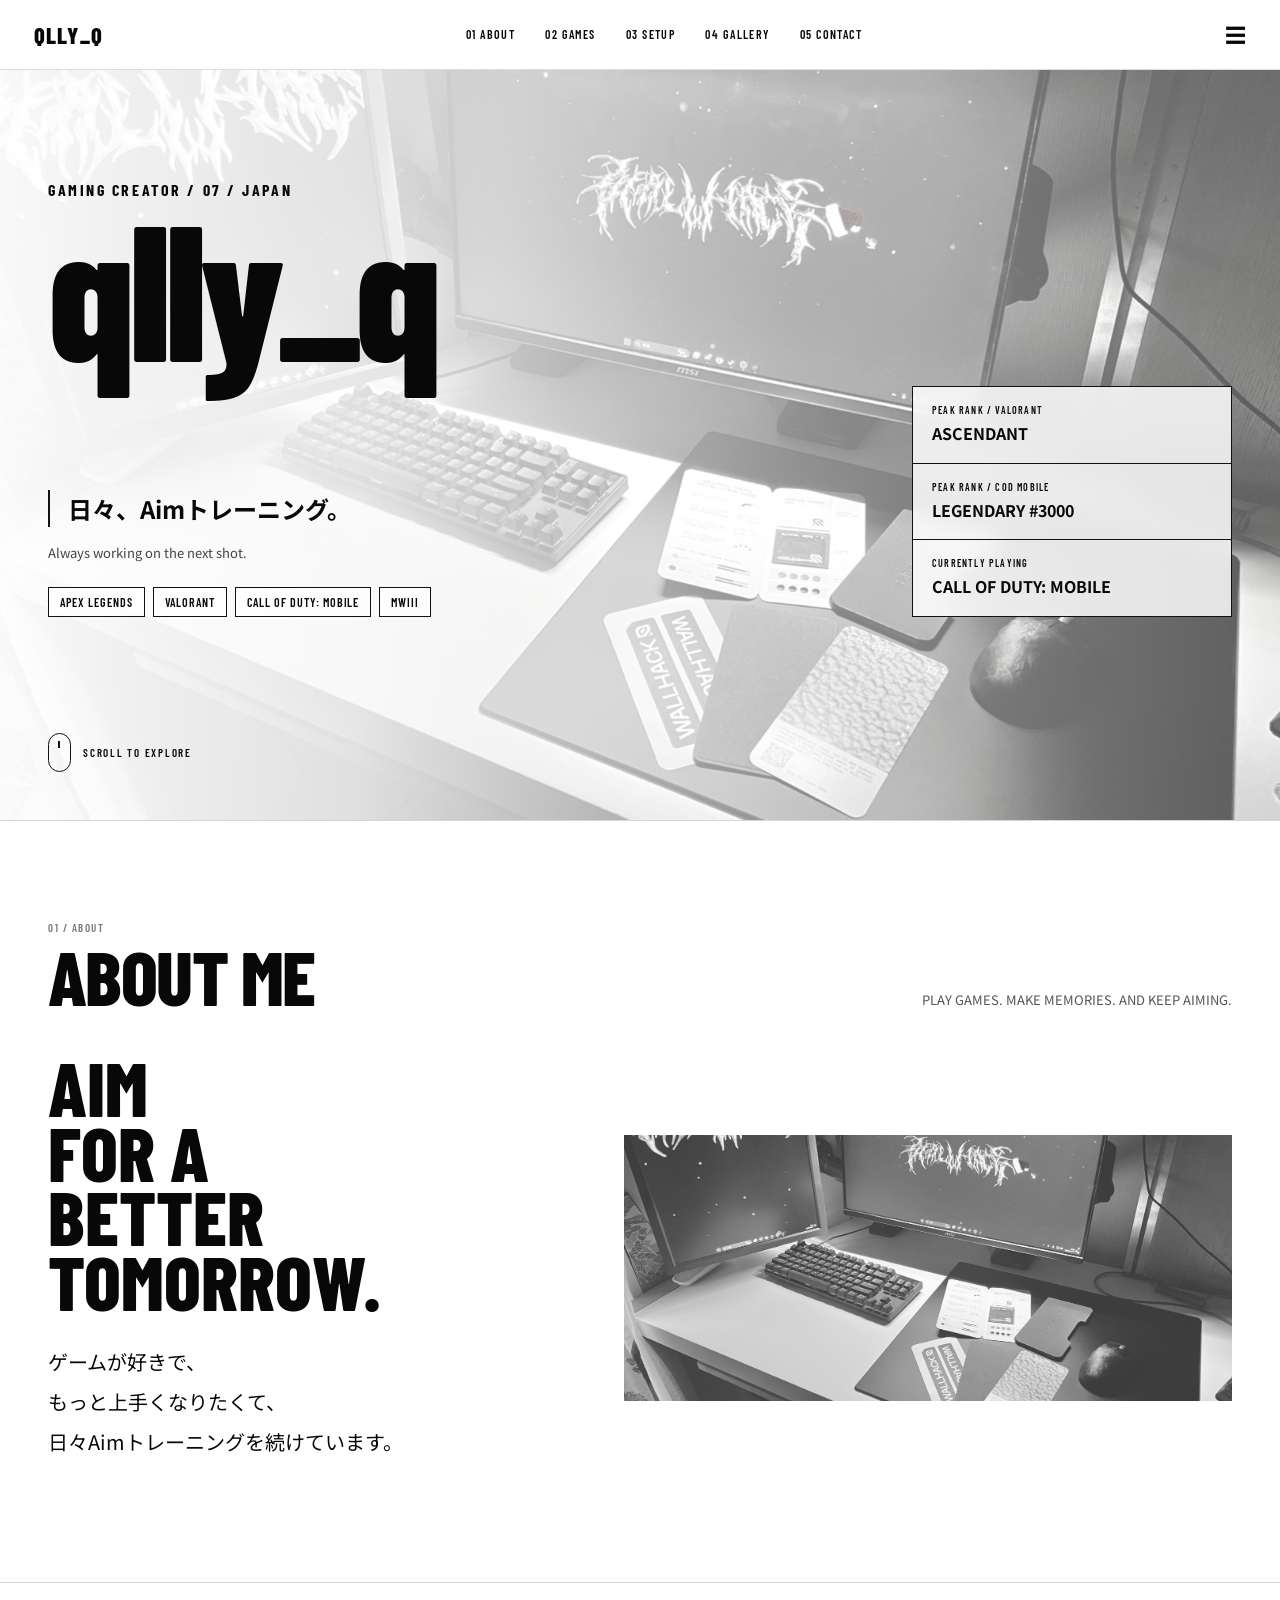
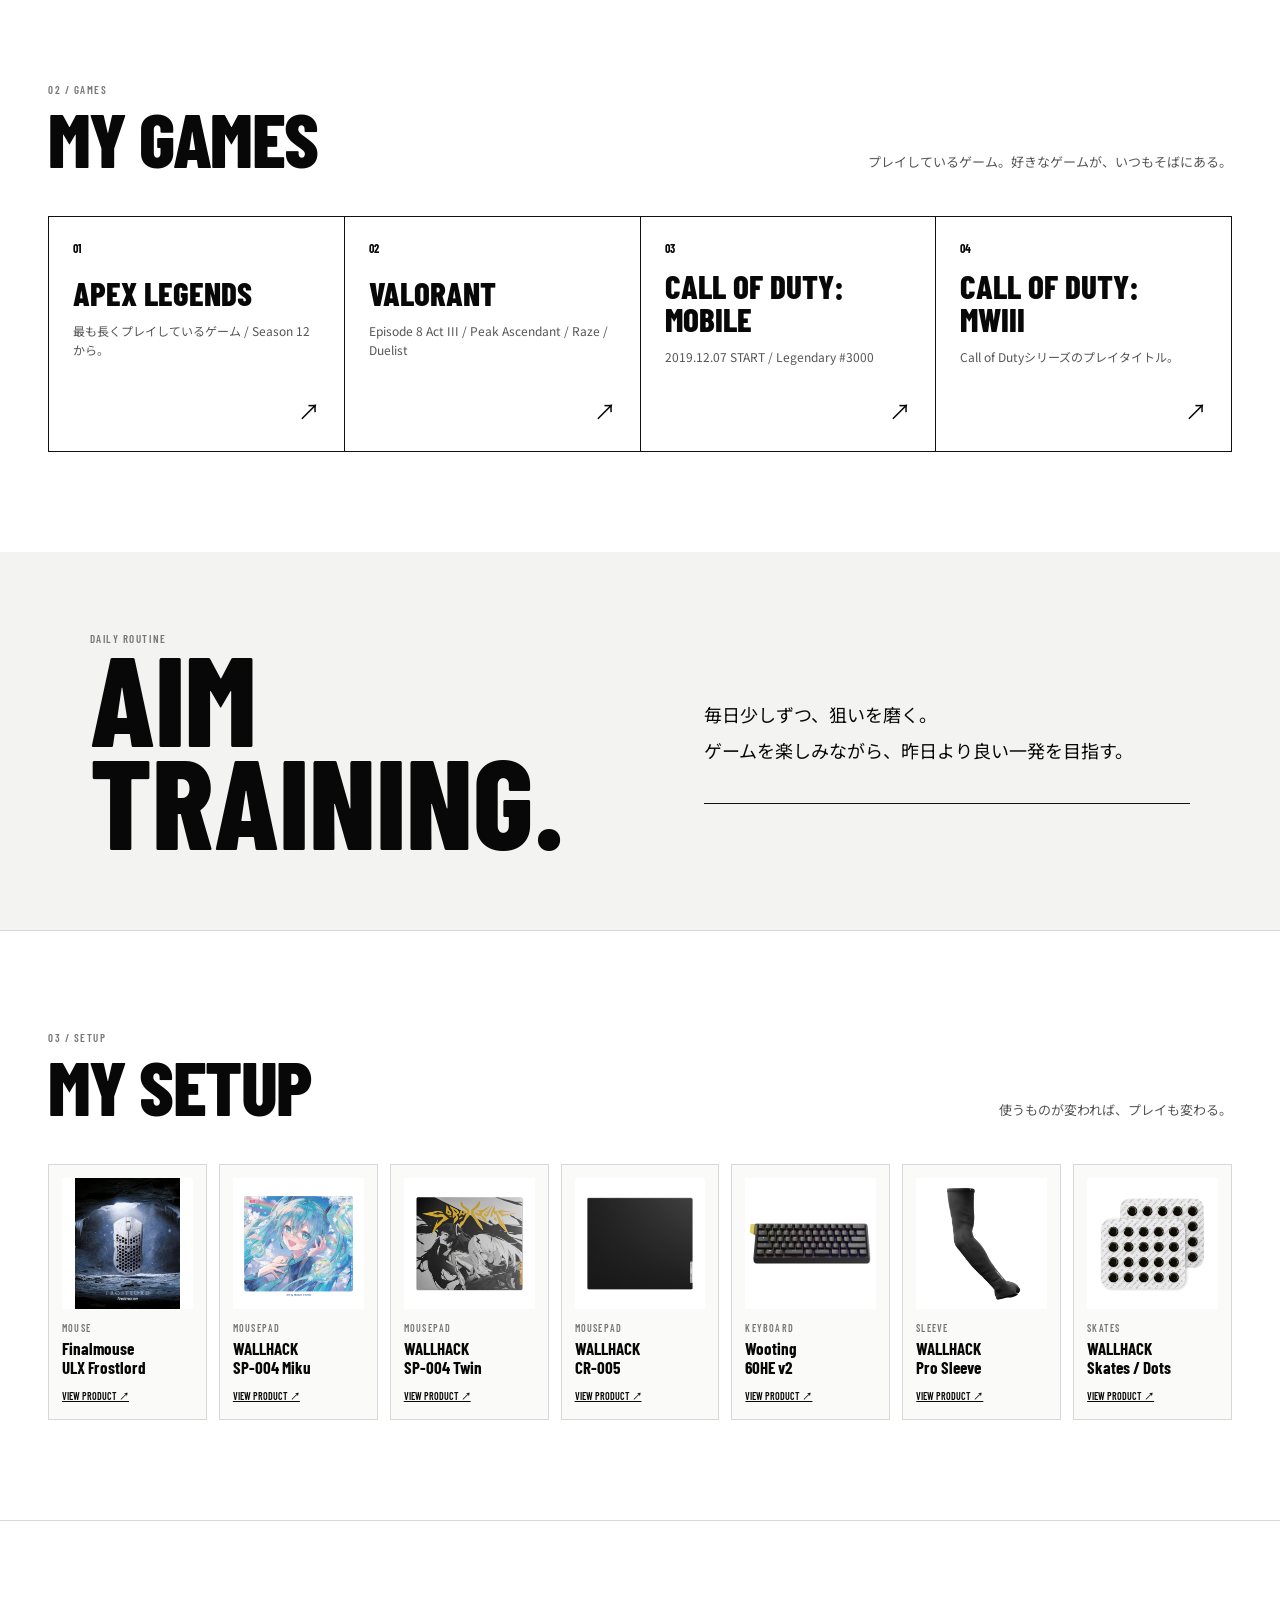
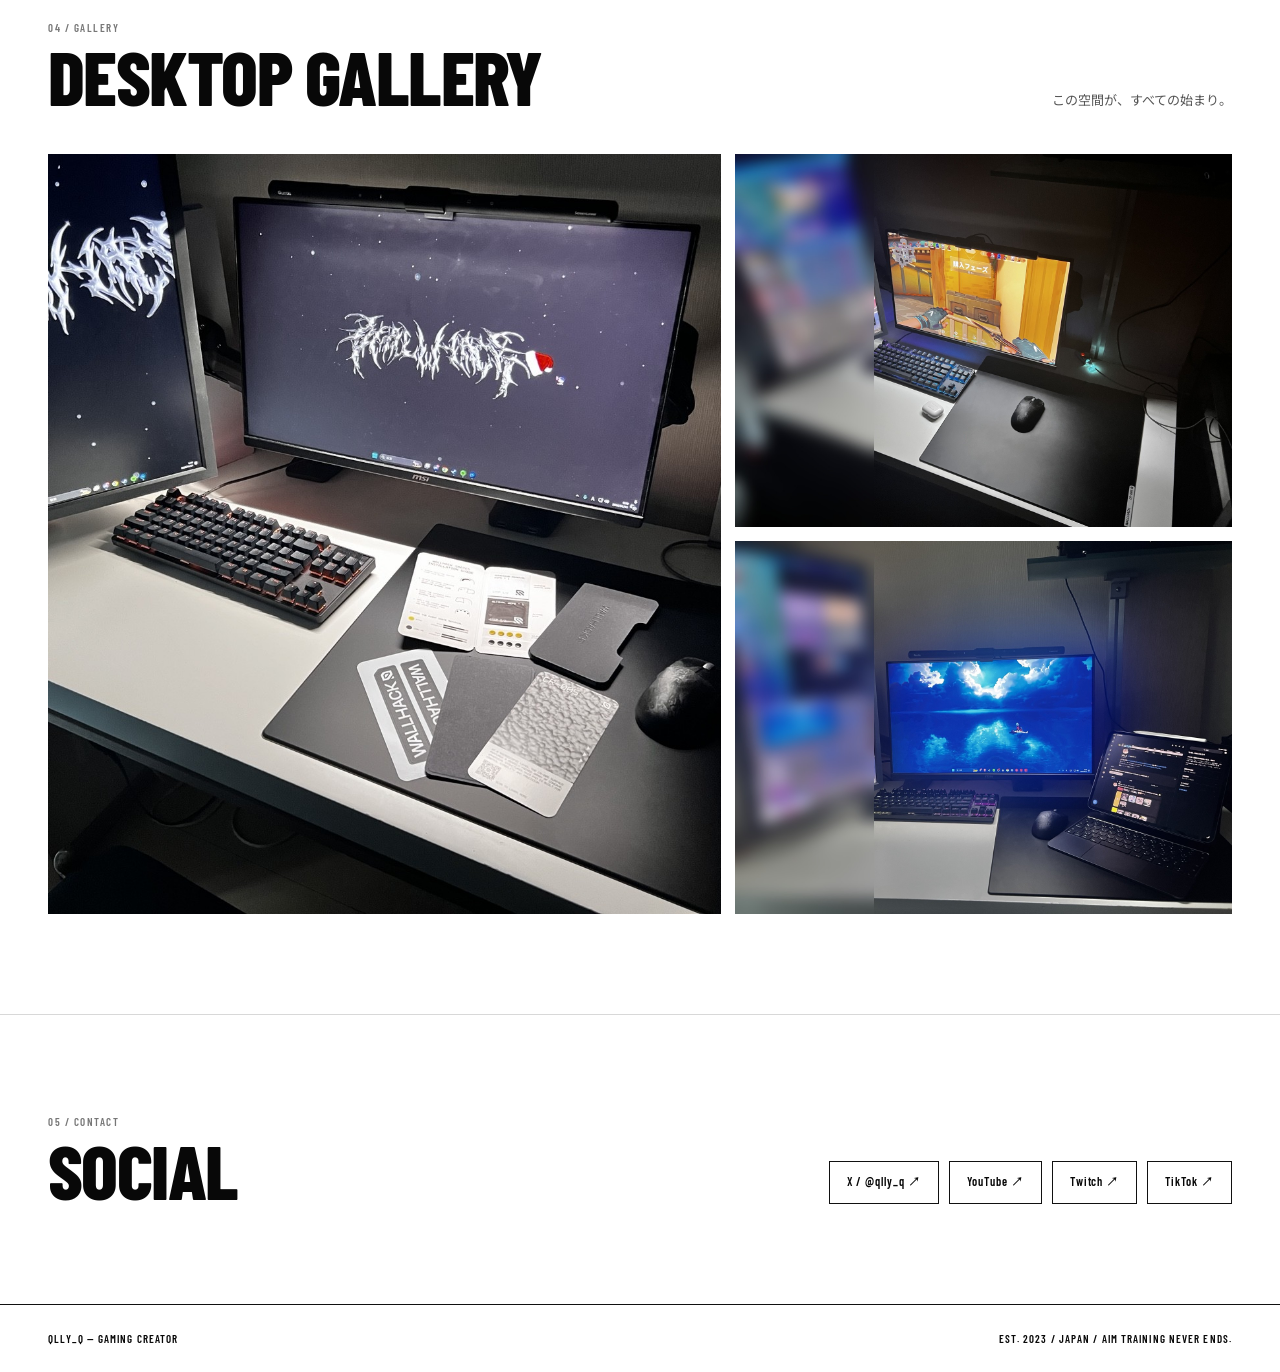
==== commit 8fc9a904: "Add files via upload" ====
--- a/index.html
+++ b/index.html
@@ -1,45 +1,42 @@
 <!doctype html>
 <html lang="ja">
 <head>
-<meta charset="utf-8">
-<meta name="viewport" content="width=device-width, initial-scale=1">
+<meta charset="utf-8"><meta name="viewport" content="width=device-width,initial-scale=1">
 <title>QLLY_Q — Gaming Creator</title>
 <meta name="description" content="QLLY_Q — Gaming Creator / Aim Training / Setup">
 <style>
 @import url('https://fonts.googleapis.com/css2?family=Barlow+Condensed:wght@400;500;600;700;800&family=Noto+Sans+JP:wght@400;500;700;900&display=swap');
-:root{--ink:#0b0b0b;--paper:#fff;--line:#d9d9d9;--muted:#666;--soft:#f5f5f3;--max:1440px}
+:root{--ink:#080808;--paper:#fff;--line:#d8d8d8;--soft:#f3f3f1;--muted:#666;--max:1440px}
 *{box-sizing:border-box}html{scroll-behavior:smooth}body{margin:0;background:#fff;color:var(--ink);font-family:'Noto Sans JP',sans-serif;line-height:1.55}a{color:inherit;text-decoration:none}img{display:block;max-width:100%}
-.nav{position:fixed;z-index:20;top:0;left:0;right:0;height:72px;background:rgba(255,255,255,.92);backdrop-filter:blur(16px);border-bottom:1px solid #e5e5e5;display:flex;align-items:center;justify-content:space-between;padding:0 34px}.logo{font-family:'Barlow Condensed',sans-serif;font-weight:800;font-size:22px;letter-spacing:.04em}.navlinks{display:flex;gap:30px;font:600 12px 'Barlow Condensed',sans-serif;letter-spacing:.12em}.navlinks a{position:relative}.navlinks a:after{content:'';position:absolute;left:0;right:100%;bottom:-7px;height:1px;background:#111;transition:.3s}.navlinks a:hover:after{right:0}.menu{font-size:22px}
-.hero{min-height:820px;padding-top:72px;position:relative;overflow:hidden;background:#fff}.hero-bg{position:absolute;inset:72px 0 0;background-image:linear-gradient(90deg,rgba(255,255,255,.98) 0%,rgba(255,255,255,.88) 28%,rgba(255,255,255,.46) 58%,rgba(255,255,255,.25) 100%),linear-gradient(0deg,rgba(255,255,255,.2),rgba(255,255,255,.2)),url('assets/hero_desktop.jpg');background-size:cover;background-position:center;filter:saturate(.75)}.hero-inner{position:relative;z-index:1;max-width:var(--max);min-height:748px;margin:auto;padding:120px 48px 54px;display:flex;flex-direction:column;justify-content:space-between}.eyebrow{font:700 16px 'Barlow Condensed',sans-serif;letter-spacing:.16em}.hero-title{font:800 clamp(90px,15vw,230px)/.78 'Barlow Condensed',sans-serif;letter-spacing:-.035em;margin:12px 0 20px}.hero-grid{display:grid;grid-template-columns:1fr 310px;gap:50px;align-items:end}.tagline{font-size:24px;font-weight:700;border-left:2px solid #111;padding-left:20px;margin:0 0 20px}.sub{font-size:13px;color:#444}.games-line{display:flex;flex-wrap:wrap;gap:8px;margin-top:25px}.pill{border:1px solid #111;padding:8px 12px;font:600 12px 'Barlow Condensed',sans-serif;letter-spacing:.08em;background:rgba(255,255,255,.72)}.stats{border:1px solid #111;background:rgba(255,255,255,.82);backdrop-filter:blur(12px)}.stat{padding:18px 20px;border-bottom:1px solid #111}.stat:last-child{border-bottom:0}.stat small{display:block;font:600 11px 'Barlow Condensed',sans-serif;letter-spacing:.12em;margin-bottom:6px}.stat strong{font-size:17px}.scroll{font:600 11px 'Barlow Condensed',sans-serif;letter-spacing:.16em;display:flex;align-items:center;gap:12px}.scroll i{width:24px;height:40px;border:1px solid #111;border-radius:20px;position:relative}.scroll i:after{content:'';position:absolute;width:2px;height:7px;background:#111;left:10px;top:7px}
-.section{max-width:var(--max);margin:auto;padding:105px 48px;border-top:1px solid var(--line)}.section-head{display:flex;justify-content:space-between;align-items:end;margin-bottom:48px}.num{font:600 11px 'Barlow Condensed',sans-serif;letter-spacing:.14em;color:#777}.heading{font:800 clamp(46px,6vw,86px)/.9 'Barlow Condensed',sans-serif;letter-spacing:-.02em;margin:7px 0 0}.desc{font-size:13px;color:#555;max-width:380px;text-align:right}
-.about{display:grid;grid-template-columns:1fr 1.3fr;gap:90px;align-items:center}.about-copy p{font-size:21px;line-height:2;font-weight:500}.about-copy .big{font:800 clamp(44px,5.5vw,80px)/.85 'Barlow Condensed',sans-serif;letter-spacing:-.01em}.about-image{aspect-ratio:16/7;overflow:hidden;background:#eee}.about-image img{width:100%;height:100%;object-fit:cover;filter:grayscale(1);opacity:.72}
-.games{display:grid;grid-template-columns:repeat(4,1fr);border-top:1px solid var(--ink);border-left:1px solid var(--ink)}.game{min-height:240px;padding:24px;border-right:1px solid var(--ink);border-bottom:1px solid var(--ink);display:flex;flex-direction:column;justify-content:space-between;transition:.35s;background:#fff}.game:hover{background:#f0f0ee;transform:translateY(-5px)}.game-no{font:700 12px 'Barlow Condensed',sans-serif}.game h3{font:800 34px/1 'Barlow Condensed',sans-serif;margin:0 0 8px}.game p{font-size:12px;color:#555}.arrow{font-size:24px;text-align:right}
-.aim{background:#f5f5f3;padding:80px 7vw;margin:0 calc(50% - 50vw)}.aim-inner{max-width:var(--max);margin:auto;display:grid;grid-template-columns:1.1fr 1fr;gap:80px;align-items:center}.aim-title{font:800 clamp(70px,10vw,150px)/.8 'Barlow Condensed',sans-serif}.aim p{font-size:18px;line-height:2}.aim-line{height:1px;background:#111;margin-top:35px;width:100%}
-.setup-grid{display:grid;grid-template-columns:repeat(7,1fr);gap:12px}.gear{border:1px solid var(--line);background:#fafaf8;padding:14px;min-width:0;transition:.35s}.gear:hover{transform:translateY(-6px);border-color:#111}.gear-img{aspect-ratio:1/1;display:flex;align-items:center;justify-content:center;background:#fff;overflow:hidden}.gear-img img{width:100%;height:100%;object-fit:contain;transition:.4s}.gear:hover img{transform:scale(1.05)}.gear-type{font:600 10px 'Barlow Condensed',sans-serif;letter-spacing:.12em;color:#777;margin-top:14px}.gear h3{font:700 17px/1.1 'Barlow Condensed',sans-serif;margin:5px 0 0}.gear-link{display:block;margin-top:12px;font:600 10px 'Barlow Condensed',sans-serif;letter-spacing:.08em;text-decoration:underline}
-.gallery{display:grid;grid-template-columns:1.15fr .85fr;gap:14px}.photo{overflow:hidden;background:#eee;min-height:330px}.photo.tall{grid-row:span 2}.photo img{width:100%;height:100%;object-fit:cover;transition:.6s}.photo:hover img{transform:scale(1.03)}
-.contact{display:flex;justify-content:space-between;gap:40px;align-items:end}.socials{display:flex;flex-wrap:wrap;gap:10px}.social{border:1px solid #111;padding:13px 18px;font:600 12px 'Barlow Condensed',sans-serif;letter-spacing:.08em;transition:.25s}.social:hover{background:#111;color:#fff}.footer{border-top:1px solid #111;padding:28px 48px;display:flex;justify-content:space-between;font:600 11px 'Barlow Condensed',sans-serif;letter-spacing:.1em}
-.reveal{opacity:0;transform:translateY(35px);transition:opacity .8s ease,transform .8s ease}.reveal.show{opacity:1;transform:none}
-@media(max-width:1050px){.setup-grid{grid-template-columns:repeat(4,1fr)}.games{grid-template-columns:repeat(2,1fr)}.about{grid-template-columns:1fr}.aim-inner{grid-template-columns:1fr}.hero-grid{grid-template-columns:1fr 270px}}
-@media(max-width:700px){.nav{height:62px;padding:0 18px}.navlinks{display:none}.hero{padding-top:62px;min-height:760px}.hero-bg{inset:62px 0 0;background-image:linear-gradient(90deg,rgba(255,255,255,.93),rgba(255,255,255,.58)),url('assets/hero_desktop.jpg');background-position:58% center}.hero-inner{padding:90px 22px 38px;min-height:698px}.hero-title{font-size:25vw}.hero-grid{grid-template-columns:1fr;gap:28px}.stats{max-width:100%}.section{padding:75px 22px}.section-head{display:block}.desc{text-align:left;margin-top:15px}.games{grid-template-columns:1fr}.game{min-height:190px}.setup-grid{grid-template-columns:repeat(2,1fr)}.gallery{grid-template-columns:1fr}.photo.tall{grid-row:auto}.aim{padding:65px 22px}.aim-inner{gap:35px}.contact{display:block}.socials{margin-top:28px}.footer{padding:24px 22px;display:block}.footer span{display:block;margin-top:8px}}
-</style>
-</head>
+.nav{position:fixed;z-index:20;top:0;left:0;right:0;height:70px;background:rgba(255,255,255,.93);backdrop-filter:blur(16px);border-bottom:1px solid #ddd;display:flex;align-items:center;justify-content:space-between;padding:0 34px}.logo{font:800 23px 'Barlow Condensed',sans-serif;letter-spacing:.05em}.navlinks{display:flex;gap:30px;font:600 12px 'Barlow Condensed',sans-serif;letter-spacing:.12em}.navlinks a:after{content:'';display:block;height:1px;background:#111;transform:scaleX(0);transform-origin:left;transition:.3s}.navlinks a:hover:after{transform:scaleX(1)}.menu{font-size:21px}
+.hero{min-height:820px;padding-top:70px;position:relative;overflow:hidden}.hero-bg{position:absolute;inset:70px 0 0;background-image:linear-gradient(90deg,rgba(255,255,255,.97) 0%,rgba(255,255,255,.84) 28%,rgba(255,255,255,.43) 62%,rgba(255,255,255,.20) 100%),linear-gradient(0deg,rgba(255,255,255,.16),rgba(255,255,255,.16)),url('hero_desktop.jpg');background-size:cover;background-position:center;filter:saturate(.72)}.hero-inner{position:relative;z-index:1;max-width:var(--max);min-height:750px;margin:auto;padding:110px 48px 48px;display:flex;flex-direction:column;justify-content:space-between}.eyebrow{font:700 16px 'Barlow Condensed',sans-serif;letter-spacing:.16em}.hero-title{font:800 clamp(90px,15vw,220px)/.78 'Barlow Condensed',sans-serif;letter-spacing:-.035em;margin:12px 0 25px}.hero-grid{display:grid;grid-template-columns:1fr 320px;gap:48px;align-items:end}.tagline{font-size:24px;font-weight:700;border-left:2px solid #111;padding-left:18px;margin:0 0 16px}.sub{font-size:13px;color:#444}.games-line{display:flex;flex-wrap:wrap;gap:8px;margin-top:24px}.pill{border:1px solid #111;padding:7px 11px;font:600 12px 'Barlow Condensed',sans-serif;letter-spacing:.08em;background:rgba(255,255,255,.76)}.stats{border:1px solid #111;background:rgba(255,255,255,.83);backdrop-filter:blur(10px)}.stat{padding:17px 19px;border-bottom:1px solid #111}.stat:last-child{border:0}.stat small{display:block;font:600 10px 'Barlow Condensed',sans-serif;letter-spacing:.12em;margin-bottom:5px}.stat strong{font-size:16px}.scroll{font:600 11px 'Barlow Condensed',sans-serif;letter-spacing:.16em;display:flex;align-items:center;gap:12px}.scroll i{width:23px;height:39px;border:1px solid #111;border-radius:20px;position:relative}.scroll i:after{content:'';position:absolute;width:2px;height:7px;background:#111;left:9px;top:7px}
+.section{max-width:var(--max);margin:auto;padding:100px 48px;border-top:1px solid var(--line)}.section-head{display:flex;justify-content:space-between;align-items:end;margin-bottom:44px}.num{font:600 11px 'Barlow Condensed',sans-serif;letter-spacing:.14em;color:#777}.heading{font:800 clamp(48px,6vw,84px)/.9 'Barlow Condensed',sans-serif;margin:7px 0 0;letter-spacing:-.02em}.desc{font-size:13px;color:#555;max-width:390px;text-align:right}
+.about{display:grid;grid-template-columns:1fr 1.25fr;gap:90px;align-items:center}.about-copy .big{font:800 clamp(52px,6vw,88px)/.84 'Barlow Condensed',sans-serif}.about-copy p{font-size:20px;line-height:2;margin-top:30px}.about-image{aspect-ratio:16/7;overflow:hidden;background:#eee}.about-image img{width:100%;height:100%;object-fit:cover;filter:grayscale(1);opacity:.75}
+.games{display:grid;grid-template-columns:repeat(4,1fr);border-top:1px solid #111;border-left:1px solid #111}.game{min-height:235px;padding:24px;border-right:1px solid #111;border-bottom:1px solid #111;display:flex;flex-direction:column;justify-content:space-between;background:#fff;transition:.3s}.game:hover{background:#f0f0ee;transform:translateY(-5px)}.game-no{font:700 12px 'Barlow Condensed',sans-serif}.game h3{font:800 33px/1 'Barlow Condensed',sans-serif;margin:0 0 8px}.game p{font-size:12px;color:#555}.arrow{text-align:right;font-size:22px}
+.aim{background:#f3f3f1;padding:80px 7vw;margin:0 calc(50% - 50vw)}.aim-inner{max-width:var(--max);margin:auto;display:grid;grid-template-columns:1.1fr 1fr;gap:80px;align-items:center}.aim-title{font:800 clamp(72px,10vw,150px)/.8 'Barlow Condensed',sans-serif}.aim p{font-size:18px;line-height:2}.aim-line{height:1px;background:#111;margin-top:35px}
+.setup-grid{display:grid;grid-template-columns:repeat(7,1fr);gap:12px}.gear{border:1px solid var(--line);background:#fafaf8;padding:13px;transition:.3s}.gear:hover{transform:translateY(-5px);border-color:#111}.gear-img{aspect-ratio:1;display:flex;align-items:center;justify-content:center;background:#fff;overflow:hidden}.gear-img img{width:100%;height:100%;object-fit:contain;transition:.35s}.gear:hover img{transform:scale(1.05)}.gear-type{font:600 10px 'Barlow Condensed',sans-serif;letter-spacing:.12em;color:#777;margin-top:13px}.gear h3{font:700 17px/1.1 'Barlow Condensed',sans-serif;margin:5px 0}.gear-link{font:600 10px 'Barlow Condensed',sans-serif;text-decoration:underline}
+.gallery{display:grid;grid-template-columns:1.15fr .85fr;gap:14px}.photo{overflow:hidden;background:#eee;min-height:300px}.photo.tall{grid-row:span 2}.photo img{width:100%;height:100%;object-fit:cover;transition:.6s}.photo:hover img{transform:scale(1.03)}
+.contact{display:flex;justify-content:space-between;align-items:end;gap:40px}.socials{display:flex;flex-wrap:wrap;gap:10px}.social{border:1px solid #111;padding:12px 17px;font:600 12px 'Barlow Condensed',sans-serif;letter-spacing:.08em;transition:.25s}.social:hover{background:#111;color:#fff}.footer{border-top:1px solid #111;padding:27px 48px;display:flex;justify-content:space-between;font:600 11px 'Barlow Condensed',sans-serif;letter-spacing:.1em}.reveal{opacity:0;transform:translateY(32px);transition:.8s ease}.reveal.show{opacity:1;transform:none}
+@media(max-width:1050px){.setup-grid{grid-template-columns:repeat(4,1fr)}.games{grid-template-columns:repeat(2,1fr)}.about{grid-template-columns:1fr}.aim-inner{grid-template-columns:1fr}.hero-grid{grid-template-columns:1fr 280px}}
+@media(max-width:700px){.nav{height:62px;padding:0 18px}.navlinks{display:none}.hero{padding-top:62px;min-height:770px}.hero-bg{inset:62px 0 0;background-image:linear-gradient(90deg,rgba(255,255,255,.93),rgba(255,255,255,.55)),url('hero_desktop.jpg');background-position:58% center}.hero-inner{padding:88px 22px 38px;min-height:708px}.hero-title{font-size:25vw}.hero-grid{grid-template-columns:1fr;gap:26px}.section{padding:72px 22px}.section-head{display:block}.desc{text-align:left;margin-top:14px}.games{grid-template-columns:1fr}.game{min-height:185px}.setup-grid{grid-template-columns:repeat(2,1fr)}.aim{padding:62px 22px}.aim-inner{gap:34px}.gallery{grid-template-columns:1fr}.photo.tall{grid-row:auto}.contact{display:block}.socials{margin-top:26px}.footer{display:block;padding:23px 22px}.footer span{display:block;margin-top:7px}}
+</style></head>
 <body>
 <header class="nav"><a class="logo" href="#home">QLLY_Q</a><nav class="navlinks"><a href="#about">01 ABOUT</a><a href="#games">02 GAMES</a><a href="#setup">03 SETUP</a><a href="#gallery">04 GALLERY</a><a href="#contact">05 CONTACT</a></nav><div class="menu">☰</div></header>
 <main>
 <section class="hero" id="home"><div class="hero-bg"></div><div class="hero-inner reveal show"><div><div class="eyebrow">GAMING CREATOR / 07 / JAPAN</div><h1 class="hero-title">qlly_q</h1><div class="hero-grid"><div><p class="tagline">日々、Aimトレーニング。</p><div class="sub">Always working on the next shot.</div><div class="games-line"><span class="pill">APEX LEGENDS</span><span class="pill">VALORANT</span><span class="pill">CALL OF DUTY: MOBILE</span><span class="pill">MWIII</span></div></div><div class="stats"><div class="stat"><small>PEAK RANK / VALORANT</small><strong>ASCENDANT</strong></div><div class="stat"><small>PEAK RANK / COD MOBILE</small><strong>LEGENDARY #3000</strong></div><div class="stat"><small>CURRENTLY PLAYING</small><strong>CALL OF DUTY: MOBILE</strong></div></div></div></div><div class="scroll"><i></i>SCROLL TO EXPLORE</div></div></section>
-<section class="section reveal" id="about"><div class="section-head"><div><div class="num">01 / ABOUT</div><h2 class="heading">ABOUT ME</h2></div><div class="desc">PLAY GAMES. MAKE MEMORIES. AND KEEP AIMING.</div></div><div class="about"><div class="about-copy"><div class="big">AIM<br>FOR A<br>BETTER<br>TOMORROW.</div><p>ゲームが好きで、<br>もっと上手くなりたくて、<br>日々Aimトレーニングを続けています。</p></div><div class="about-image"><img src="assets/desk_01.jpg" alt="QLLY_Q gaming desk"></div></div></section>
-<section class="section reveal" id="games"><div class="section-head"><div><div class="num">02 / GAMES</div><h2 class="heading">MY GAMES</h2></div><div class="desc">プレイしているゲーム。好きなゲームが、いつもそばにある。</div></div><div class="games"><a class="game" href="https://www.ea.com/ja-jp/games/apex-legends/apex-legends" target="_blank"><span class="game-no">01</span><div><h3>APEX LEGENDS</h3><p>最もプレイしているゲーム</p></div><div class="arrow">↗</div></a><a class="game" href="https://playvalorant.com/ja-jp/" target="_blank"><span class="game-no">02</span><div><h3>VALORANT</h3><p>Peak Ascendant / Raze / Duelist</p></div><div class="arrow">↗</div></a><a class="game" href="https://www.callofduty.com/ja/mobile" target="_blank"><span class="game-no">03</span><div><h3>CALL OF DUTY: MOBILE</h3><p>2019.12.07 START / Legendary #3000</p></div><div class="arrow">↗</div></a><a class="game" href="https://www.callofduty.com/ja/store/games/modernwarfare3" target="_blank"><span class="game-no">04</span><div><h3>CALL OF DUTY: MWIII</h3><p>Warzoneからの継続</p></div><div class="arrow">↗</div></a></div></section>
+<section class="section reveal" id="about"><div class="section-head"><div><div class="num">01 / ABOUT</div><h2 class="heading">ABOUT ME</h2></div><div class="desc">PLAY GAMES. MAKE MEMORIES. AND KEEP AIMING.</div></div><div class="about"><div class="about-copy"><div class="big">AIM<br>FOR A<br>BETTER<br>TOMORROW.</div><p>ゲームが好きで、<br>もっと上手くなりたくて、<br>日々Aimトレーニングを続けています。</p></div><div class="about-image"><img src="desk_01.jpg" alt="QLLY_Q gaming desk"></div></div></section>
+<section class="section reveal" id="games"><div class="section-head"><div><div class="num">02 / GAMES</div><h2 class="heading">MY GAMES</h2></div><div class="desc">プレイしているゲーム。好きなゲームが、いつもそばにある。</div></div><div class="games"><a class="game" href="https://www.ea.com/ja-jp/games/apex-legends/apex-legends" target="_blank"><span class="game-no">01</span><div><h3>APEX LEGENDS</h3><p>最も長くプレイしているゲーム / Season 12から。</p></div><div class="arrow">↗</div></a><a class="game" href="https://playvalorant.com/ja-jp/" target="_blank"><span class="game-no">02</span><div><h3>VALORANT</h3><p>Episode 8 Act III / Peak Ascendant / Raze / Duelist</p></div><div class="arrow">↗</div></a><a class="game" href="https://www.callofduty.com/ja/mobile" target="_blank"><span class="game-no">03</span><div><h3>CALL OF DUTY: MOBILE</h3><p>2019.12.07 START / Legendary #3000</p></div><div class="arrow">↗</div></a><a class="game" href="https://www.callofduty.com/ja/store/games/modernwarfare3" target="_blank"><span class="game-no">04</span><div><h3>CALL OF DUTY: MWIII</h3><p>Call of Dutyシリーズのプレイタイトル。</p></div><div class="arrow">↗</div></a></div></section>
 <section class="aim reveal"><div class="aim-inner"><div><div class="num">DAILY ROUTINE</div><div class="aim-title">AIM<br>TRAINING.</div></div><div><p>毎日少しずつ、狙いを磨く。<br>ゲームを楽しみながら、昨日より良い一発を目指す。</p><div class="aim-line"></div></div></div></section>
 <section class="section reveal" id="setup"><div class="section-head"><div><div class="num">03 / SETUP</div><h2 class="heading">MY SETUP</h2></div><div class="desc">使うものが変われば、プレイも変わる。</div></div><div class="setup-grid">
-<a class="gear" href="https://finalmouse.com/products/ulx-frostlord" target="_blank"><div class="gear-img"><img src="assets/frostlord.jpeg" alt="Finalmouse ULX Frostlord"></div><div class="gear-type">MOUSE</div><h3>Finalmouse<br>ULX Frostlord</h3><span class="gear-link">VIEW PRODUCT ↗</span></a>
-<a class="gear" href="https://wallhack.com/ja-jp/products/sp-004-miku" target="_blank"><div class="gear-img"><img src="assets/sp004_miku.webp" alt="WALLHACK SP-004 Miku"></div><div class="gear-type">MOUSEPAD</div><h3>WALLHACK<br>SP-004 Miku</h3><span class="gear-link">VIEW PRODUCT ↗</span></a>
-<a class="gear" href="https://wallhack.com/ja-jp/pages/campaigns/twin-pad" target="_blank"><div class="gear-img"><img src="assets/sp004_twin.webp" alt="WALLHACK SP-004 Twin"></div><div class="gear-type">MOUSEPAD</div><h3>WALLHACK<br>SP-004 Twin</h3><span class="gear-link">VIEW PRODUCT ↗</span></a>
-<a class="gear" href="https://wallhack.com/ja-jp/products/cr-005-black" target="_blank"><div class="gear-img"><img src="assets/cr005.webp" alt="WALLHACK CR-005"></div><div class="gear-type">MOUSEPAD</div><h3>WALLHACK<br>CR-005</h3><span class="gear-link">VIEW PRODUCT ↗</span></a>
-<a class="gear" href="https://wooting.io/ja/wooting-60he-v2" target="_blank"><div class="gear-img"><img src="assets/wooting_60he_v2.webp" alt="Wooting 60HE v2"></div><div class="gear-type">KEYBOARD</div><h3>Wooting<br>60HE v2</h3><span class="gear-link">VIEW PRODUCT ↗</span></a>
-<a class="gear" href="https://wallhack.com/ja-jp/products/pro-sleeve" target="_blank"><div class="gear-img"><img src="assets/pro_sleeve.webp" alt="WALLHACK Pro Sleeve"></div><div class="gear-type">SLEEVE</div><h3>WALLHACK<br>Pro Sleeve</h3><span class="gear-link">VIEW PRODUCT ↗</span></a>
-<a class="gear" href="https://wallhack.com/ja-jp/products/skates-dots" target="_blank"><div class="gear-img"><img src="assets/skates_dots.webp" alt="WALLHACK Skates Dots"></div><div class="gear-type">SKATES</div><h3>WALLHACK<br>Skates / Dots</h3><span class="gear-link">VIEW PRODUCT ↗</span></a>
+<a class="gear" href="https://finalmouse.com/products/ulx-frostlord" target="_blank"><div class="gear-img"><img src="frostlord.jpeg" alt="Finalmouse ULX Frostlord"></div><div class="gear-type">MOUSE</div><h3>Finalmouse<br>ULX Frostlord</h3><span class="gear-link">VIEW PRODUCT ↗</span></a>
+<a class="gear" href="https://wallhack.com/ja-jp/products/sp-004-miku" target="_blank"><div class="gear-img"><img src="sp004_miku.webp" alt="WALLHACK SP-004 Miku"></div><div class="gear-type">MOUSEPAD</div><h3>WALLHACK<br>SP-004 Miku</h3><span class="gear-link">VIEW PRODUCT ↗</span></a>
+<a class="gear" href="https://wallhack.com/ja-jp/pages/campaigns/twin-pad" target="_blank"><div class="gear-img"><img src="sp004_twin.webp" alt="WALLHACK SP-004 Twin"></div><div class="gear-type">MOUSEPAD</div><h3>WALLHACK<br>SP-004 Twin</h3><span class="gear-link">VIEW PRODUCT ↗</span></a>
+<a class="gear" href="https://wallhack.com/ja-jp/products/cr-005-black" target="_blank"><div class="gear-img"><img src="cr005.webp" alt="WALLHACK CR-005"></div><div class="gear-type">MOUSEPAD</div><h3>WALLHACK<br>CR-005</h3><span class="gear-link">VIEW PRODUCT ↗</span></a>
+<a class="gear" href="https://wooting.io/ja/wooting-60he-v2" target="_blank"><div class="gear-img"><img src="wooting_60he_v2.webp" alt="Wooting 60HE v2"></div><div class="gear-type">KEYBOARD</div><h3>Wooting<br>60HE v2</h3><span class="gear-link">VIEW PRODUCT ↗</span></a>
+<a class="gear" href="https://wallhack.com/ja-jp/products/pro-sleeve" target="_blank"><div class="gear-img"><img src="pro_sleeve.webp" alt="WALLHACK Pro Sleeve"></div><div class="gear-type">SLEEVE</div><h3>WALLHACK<br>Pro Sleeve</h3><span class="gear-link">VIEW PRODUCT ↗</span></a>
+<a class="gear" href="https://wallhack.com/ja-jp/products/skates-dots" target="_blank"><div class="gear-img"><img src="skates_dots.webp" alt="WALLHACK Skates Dots"></div><div class="gear-type">SKATES</div><h3>WALLHACK<br>Skates / Dots</h3><span class="gear-link">VIEW PRODUCT ↗</span></a>
 </div></section>
-<section class="section reveal" id="gallery"><div class="section-head"><div><div class="num">04 / GALLERY</div><h2 class="heading">DESKTOP GALLERY</h2></div><div class="desc">この空間が、すべての始まり。</div></div><div class="gallery"><div class="photo tall"><img src="assets/desk_01.jpg" alt="Gaming desk setup"></div><div class="photo"><img src="assets/desk_02_private.jpg" alt="Gaming setup photo"></div><div class="photo"><img src="assets/desk_03_private.jpg" alt="Gaming setup photo"></div></div></section>
+<section class="section reveal" id="gallery"><div class="section-head"><div><div class="num">04 / GALLERY</div><h2 class="heading">DESKTOP GALLERY</h2></div><div class="desc">この空間が、すべての始まり。</div></div><div class="gallery"><div class="photo tall"><img src="desk_01.jpg" alt="Gaming desk setup"></div><div class="photo"><img src="desk_02_private.jpg" alt="Gaming setup photo"></div><div class="photo"><img src="desk_03_private.jpg" alt="Gaming setup photo"></div></div></section>
 <section class="section reveal" id="contact"><div class="contact"><div><div class="num">05 / CONTACT</div><h2 class="heading">SOCIAL</h2></div><div class="socials"><a class="social" href="https://x.com/qlly_q" target="_blank">X / @qlly_q ↗</a><a class="social" href="https://youtube.com/@qlly_q" target="_blank">YouTube ↗</a><a class="social" href="https://m.twitch.tv/qlly_q/home" target="_blank">Twitch ↗</a><a class="social" href="https://www.tiktok.com/@qlly_q0" target="_blank">TikTok ↗</a></div></div></section>
 </main><footer class="footer"><span>QLLY_Q — GAMING CREATOR</span><span>EST. 2023 / JAPAN / AIM TRAINING NEVER ENDS.</span></footer>
 <script>const io=new IntersectionObserver(es=>es.forEach(e=>{if(e.isIntersecting)e.target.classList.add('show')}),{threshold:.12});document.querySelectorAll('.reveal').forEach(e=>io.observe(e));</script>
